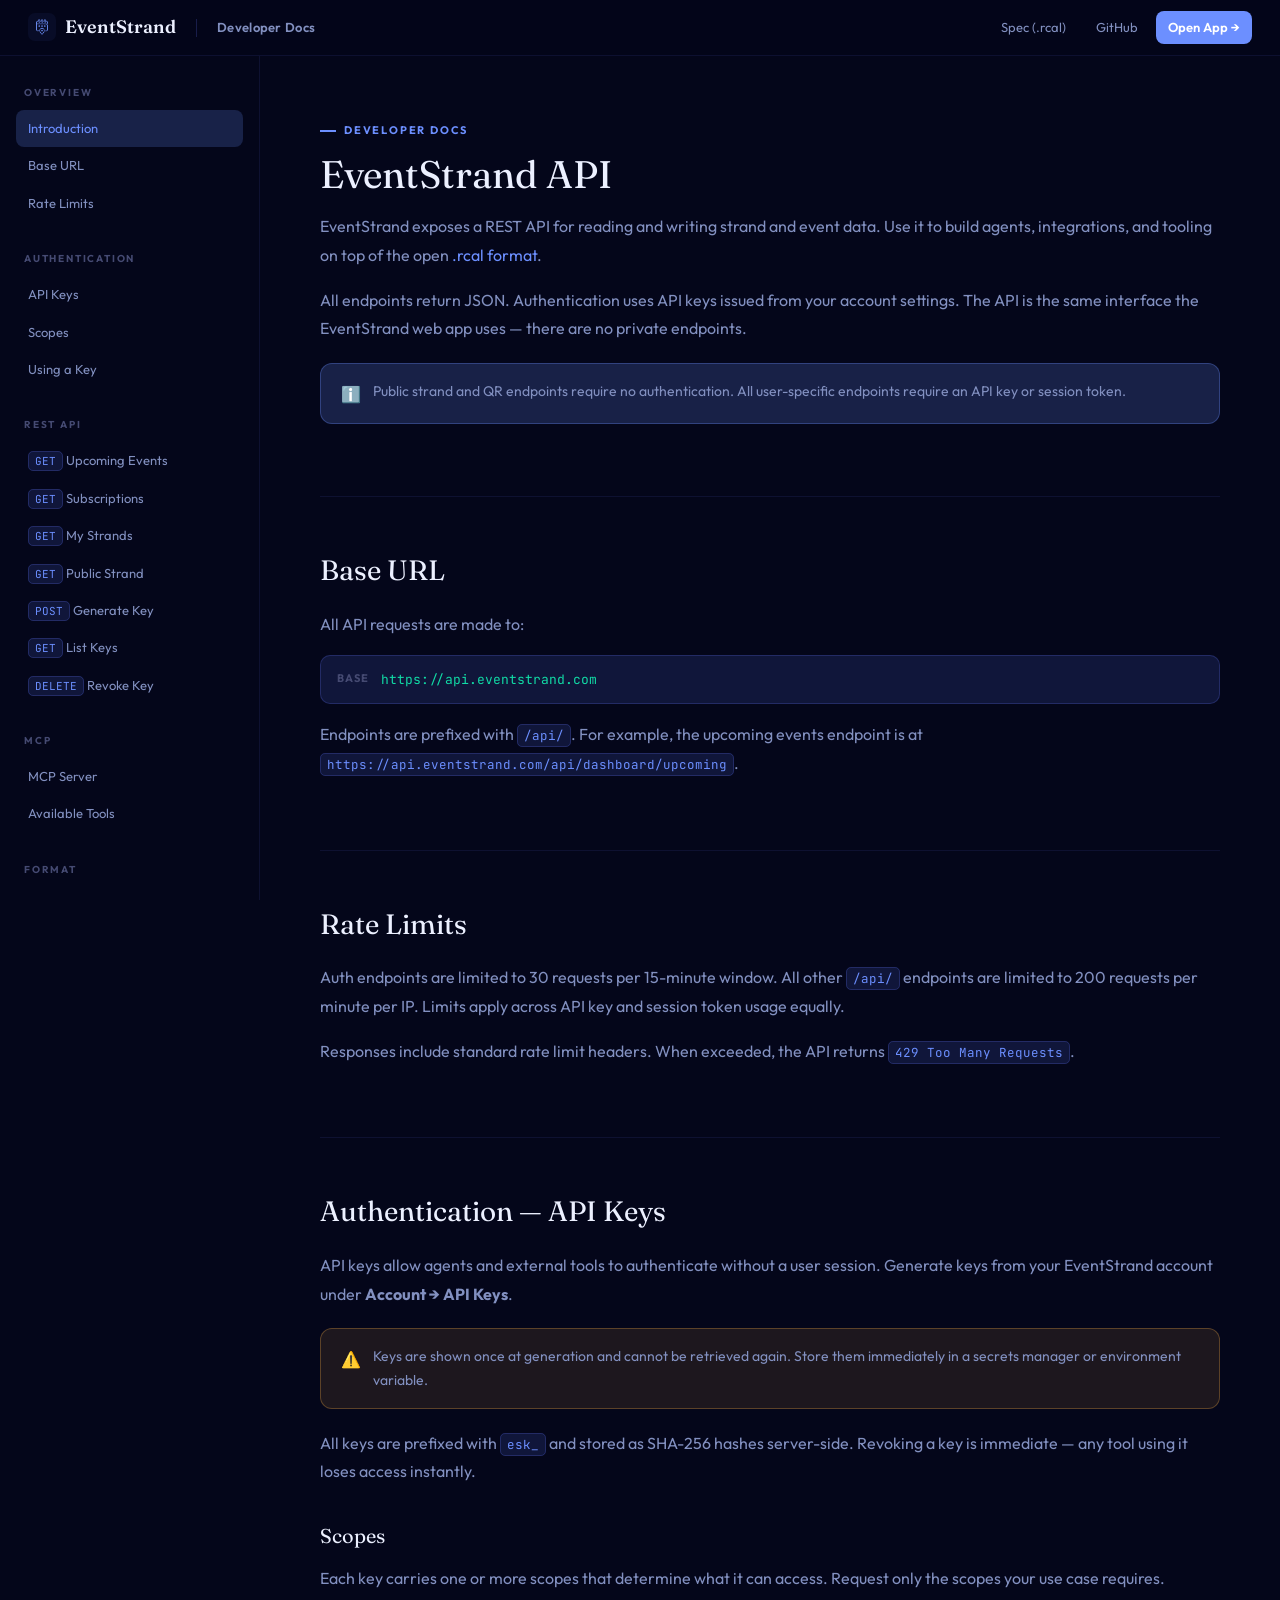
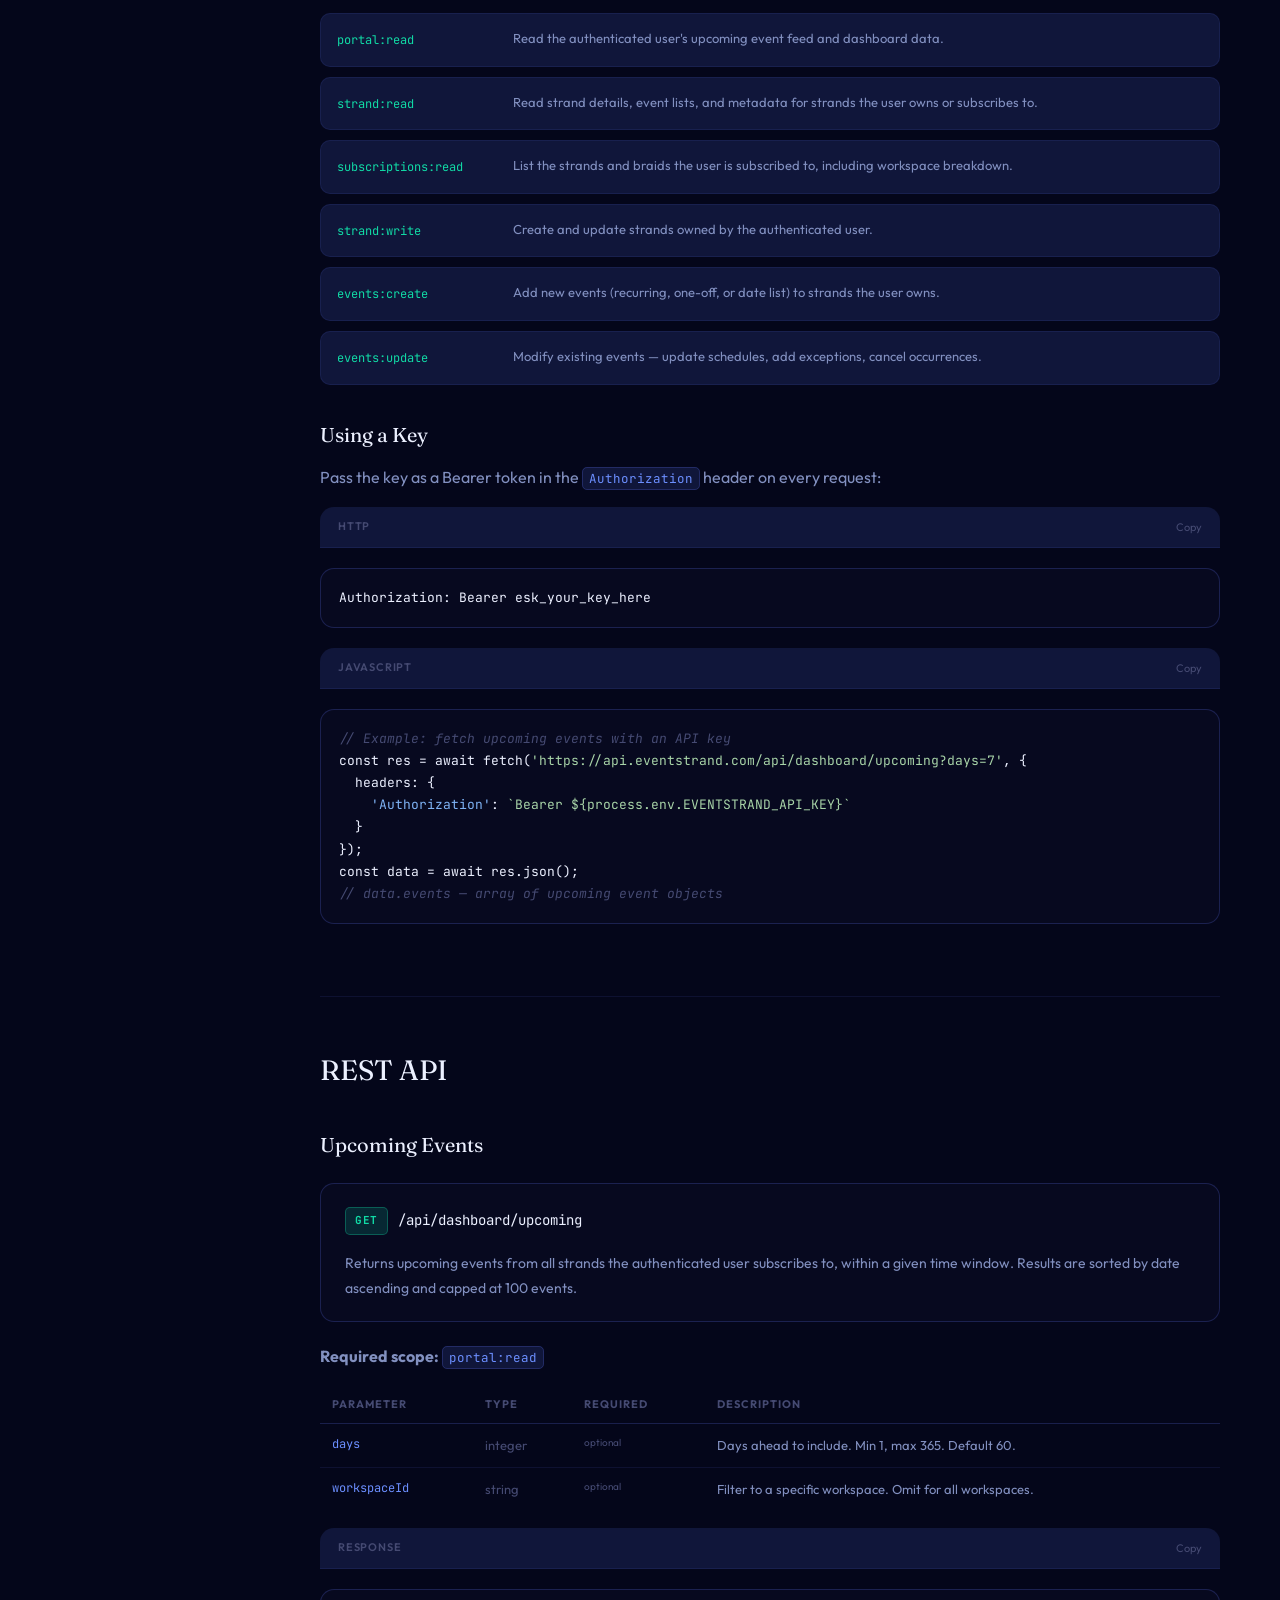
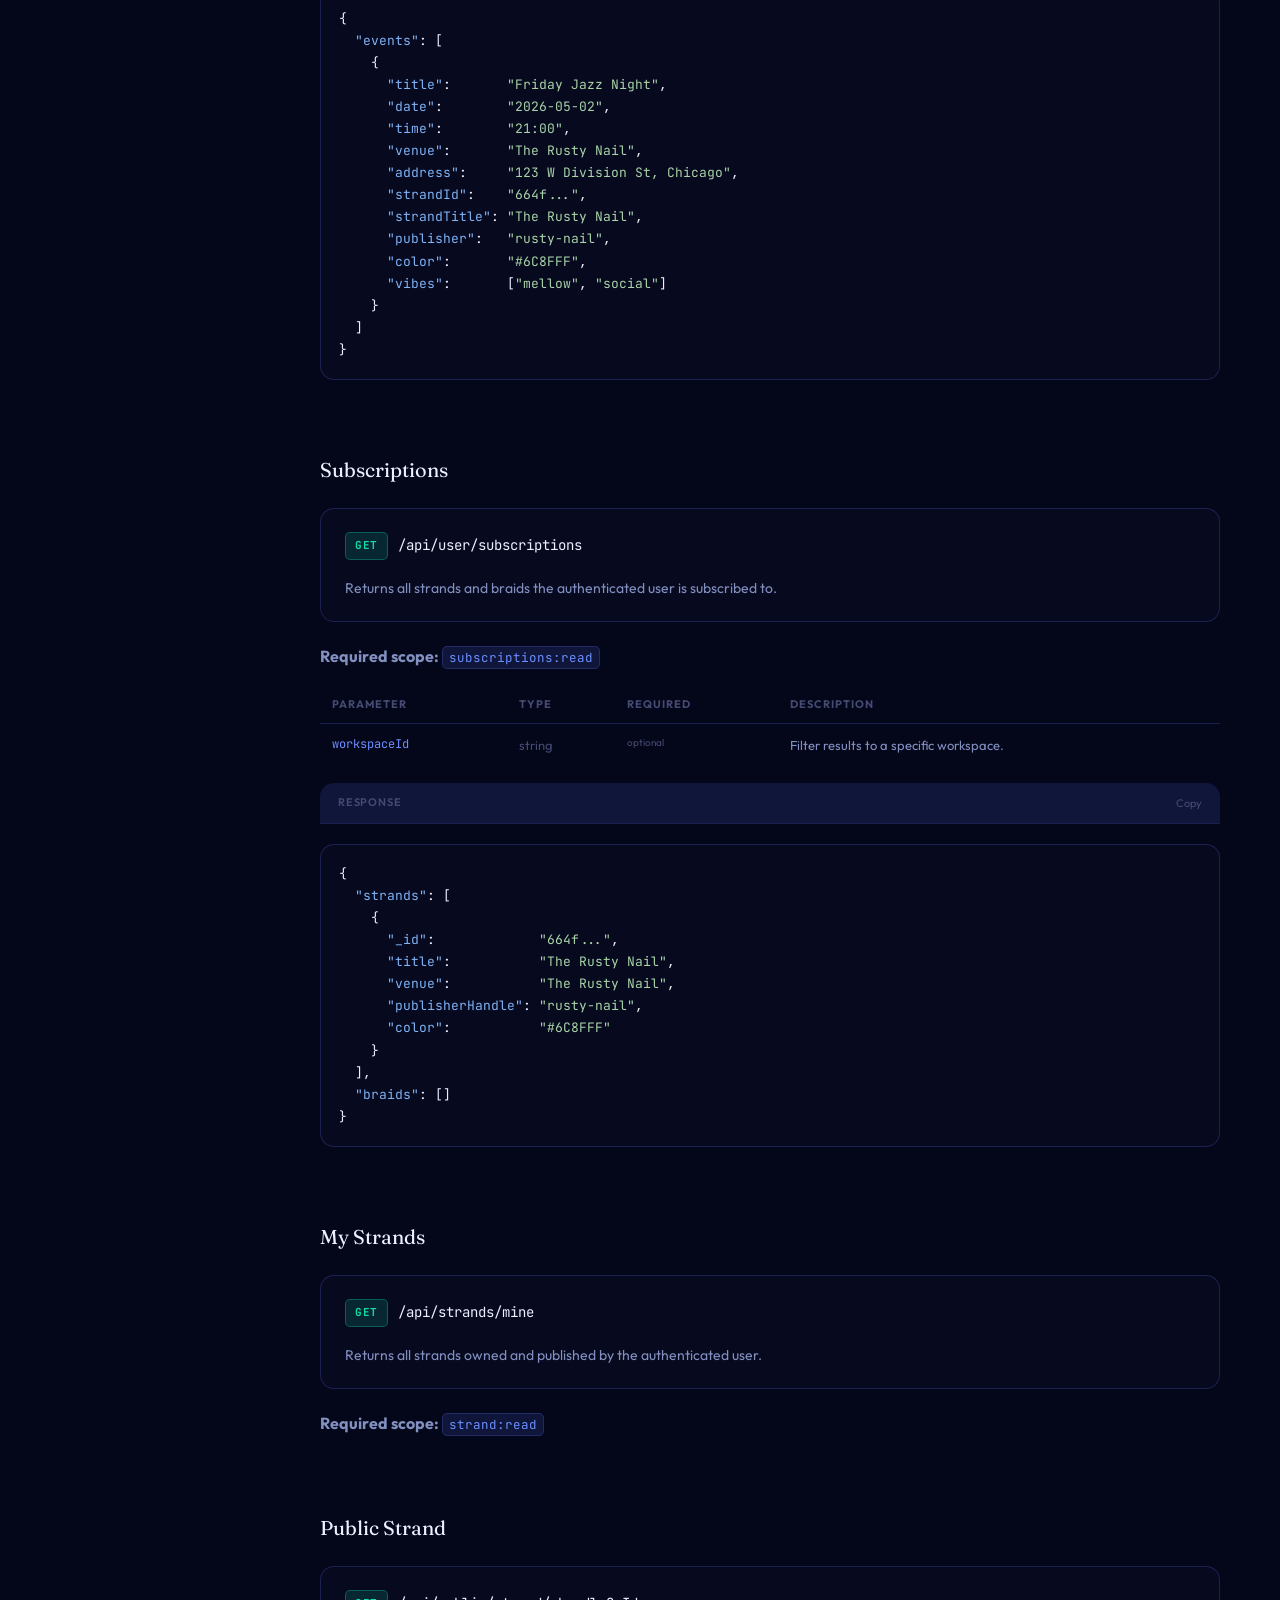
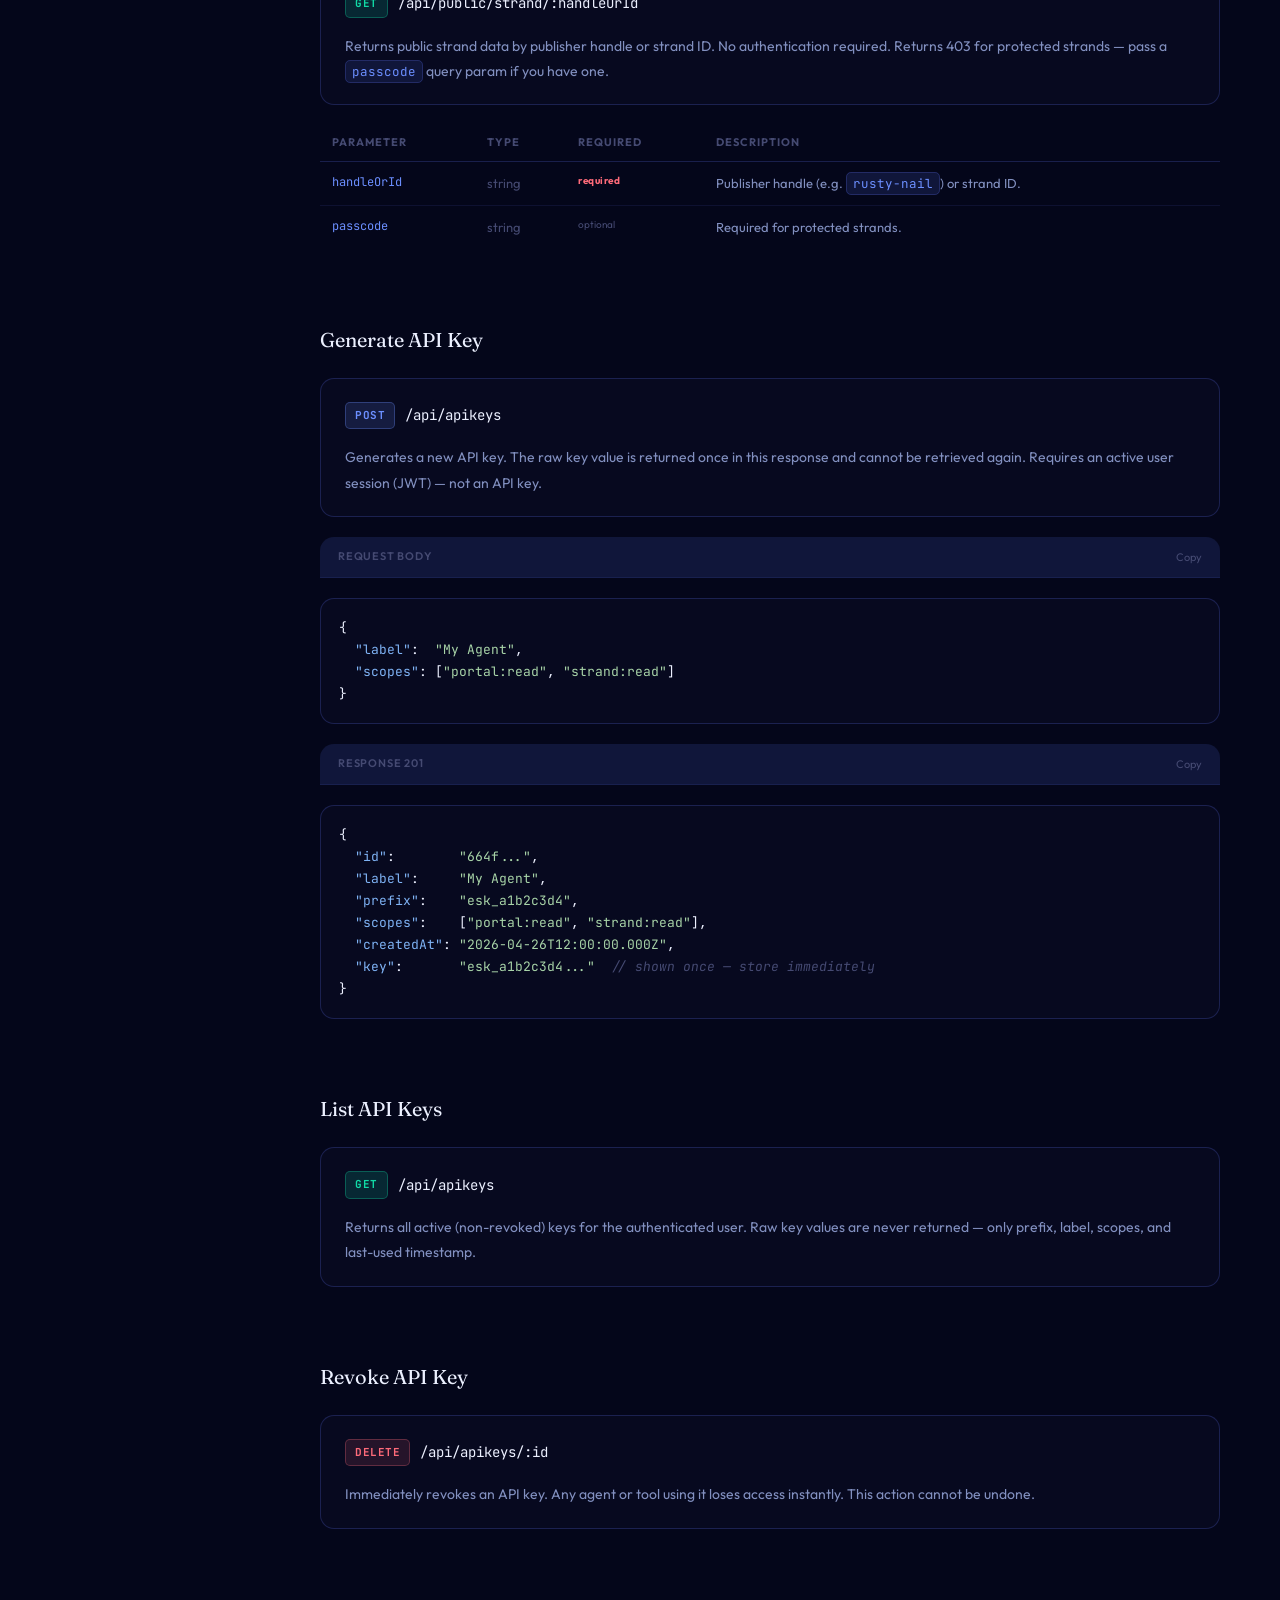
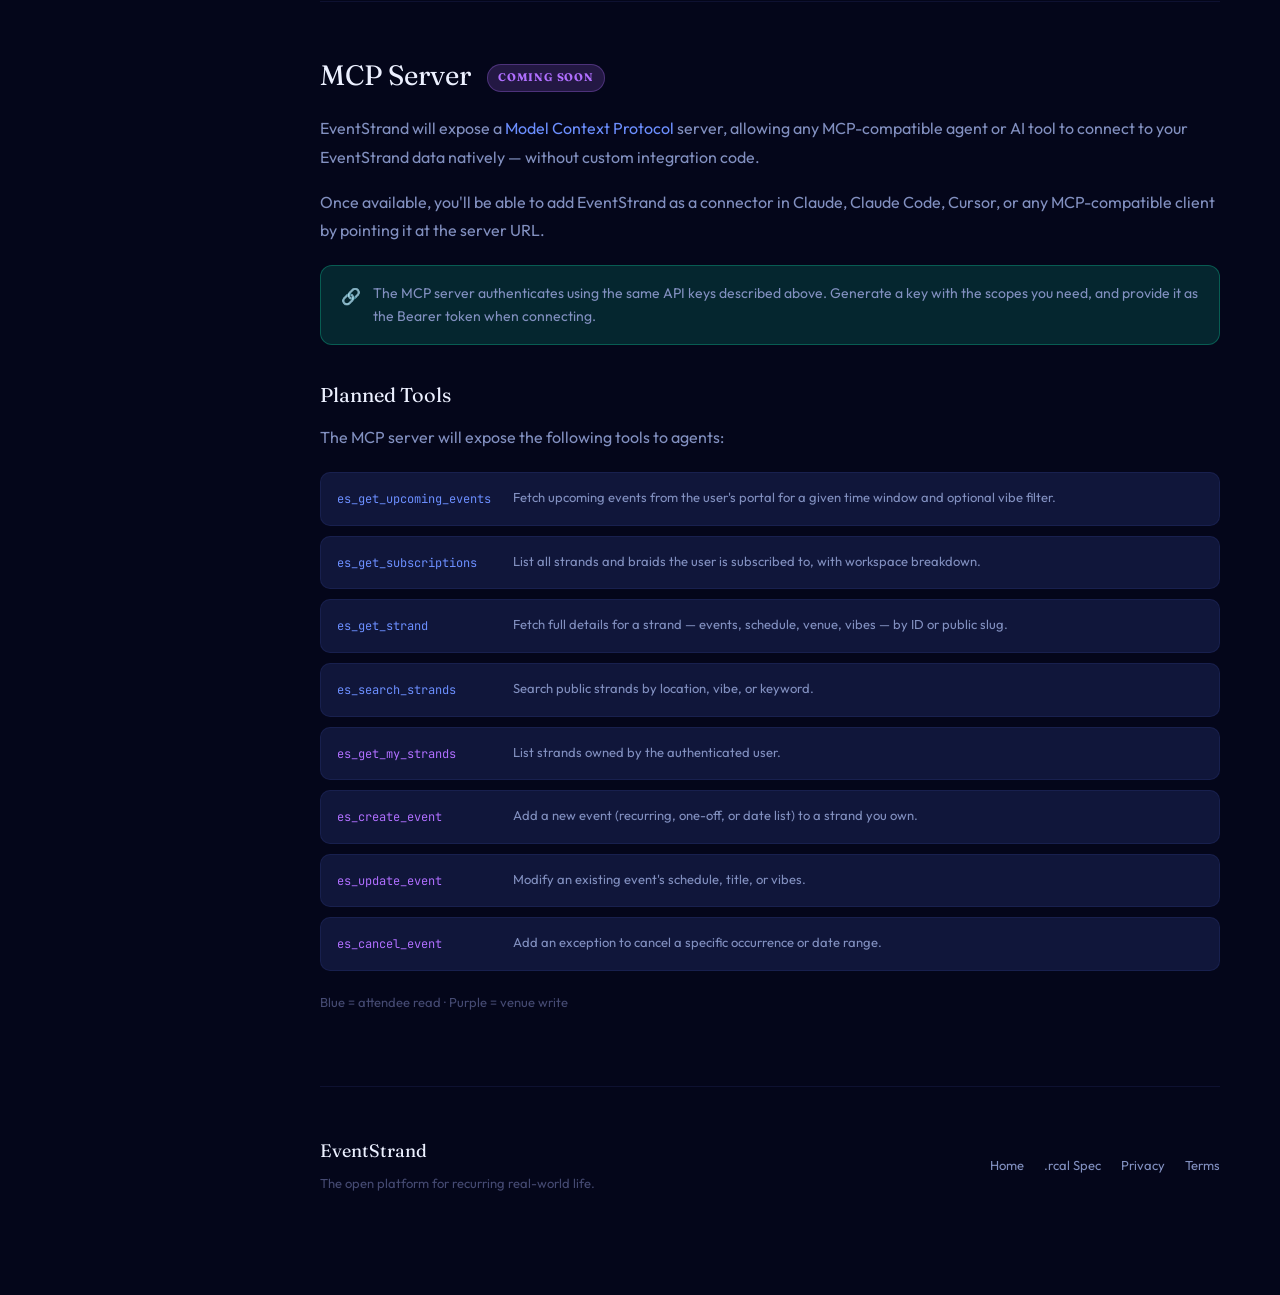
==== developers/index.html @ 80f73c94 "Update print statement from 'Hello' to 'Goodbye'" ====
<!DOCTYPE html>
<html lang="en">
<head>
<meta charset="UTF-8">
<meta name="viewport" content="width=device-width, initial-scale=1.0">
<title>Developer Docs — EventStrand API</title>
<link rel="preconnect" href="https://fonts.googleapis.com">
<link rel="preconnect" href="https://fonts.gstatic.com" crossorigin>
<link href="https://fonts.googleapis.com/css2?family=Fraunces:ital,opsz,wght@0,9..144,300;0,9..144,400;0,9..144,600;0,9..144,700;1,9..144,300;1,9..144,400&family=Outfit:wght@300;400;500;600;700&family=JetBrains+Mono:wght@400;500;600&display=swap" rel="stylesheet">
<link rel="icon" type="image/x-icon" href="/favicon.ico">
<link rel="apple-touch-icon" sizes="180x180" href="/icon-180.png">
<style>
:root {
  --bg:           #04061a;
  --bg2:          #07091f;
  --bg3:          #0b0d26;
  --surface:      #10163a;
  --surface2:     #171e48;
  --border:       rgba(100,120,255,0.10);
  --border2:      rgba(100,120,255,0.22);
  --primary:      #6C8FFF;
  --primary-glow: rgba(108,143,255,0.20);
  --green:        #11DBA6;
  --green-glow:   rgba(17,219,166,0.15);
  --violet:       #B06FFF;
  --violet-glow:  rgba(176,111,255,0.18);
  --red:          #FF6B7A;
  --amber:        #FFB347;
  --text:         #ECF0FF;
  --text-dim:     #8290C0;
  --text-faint:   #454A72;
  --nav-width:    260px;
  --content-max:  760px;
}

* { margin: 0; padding: 0; box-sizing: border-box; }
html { scroll-behavior: smooth; }
body { background: var(--bg); color: var(--text); font-family: 'Outfit', sans-serif; font-size: 16px; line-height: 1.8; overflow-x: hidden; }
::-webkit-scrollbar { width: 5px; }
::-webkit-scrollbar-track { background: var(--bg); }
::-webkit-scrollbar-thumb { background: var(--surface2); border-radius: 3px; }

/* ── TOPBAR ── */
.topbar {
  position: fixed; top: 0; left: 0; right: 0; z-index: 200;
  height: 56px; background: rgba(4,6,26,0.92); backdrop-filter: blur(20px);
  border-bottom: 1px solid var(--border);
  display: flex; align-items: center; padding: 0 28px; gap: 20px;
}
.topbar-logo { display: flex; align-items: center; gap: 9px; text-decoration: none; }
.topbar-logo img { width: 28px; height: 28px; border-radius: 7px; object-fit: cover; }
.topbar-logo-text { font-family: 'Fraunces', serif; font-size: 18px; font-weight: 600; color: var(--text); }
.topbar-sep { width: 1px; height: 18px; background: var(--border2); }
.topbar-section { font-size: 13px; font-weight: 600; color: var(--text-dim); letter-spacing: 0.3px; }
.topbar-links { margin-left: auto; display: flex; gap: 6px; }
.topbar-links a { font-size: 13px; color: var(--text-dim); text-decoration: none; padding: 5px 12px; border-radius: 8px; transition: all 0.18s; }
.topbar-links a:hover { color: var(--text); background: var(--surface); }
.topbar-links a.cta { background: var(--primary); color: white; font-weight: 600; }
.topbar-links a.cta:hover { background: #8aaeff; }

/* ── LAYOUT ── */
.layout { display: flex; padding-top: 56px; min-height: 100vh; }

/* ── SIDEBAR ── */
.sidebar {
  width: var(--nav-width); flex-shrink: 0;
  position: fixed; top: 56px; bottom: 0; left: 0;
  overflow-y: auto; padding: 28px 0 40px;
  border-right: 1px solid var(--border);
  background: var(--bg);
}
.sidebar::-webkit-scrollbar { width: 3px; }
.sidebar::-webkit-scrollbar-thumb { background: var(--surface2); }
.nav-group { margin-bottom: 28px; padding: 0 16px; }
.nav-group-label {
  font-size: 10px; font-weight: 700; letter-spacing: 1.8px; text-transform: uppercase;
  color: var(--text-faint); margin-bottom: 8px; padding: 0 8px;
}
.nav-item {
  display: block; padding: 7px 12px; border-radius: 8px;
  font-size: 13px; color: var(--text-dim); text-decoration: none;
  transition: all 0.15s; cursor: pointer; border: none; background: none;
  width: 100%; text-align: left; font-family: 'Outfit', sans-serif;
}
.nav-item:hover { color: var(--text); background: var(--surface); }
.nav-item.active { color: var(--primary); background: var(--primary-glow); }
.nav-item code { font-family: 'JetBrains Mono', monospace; font-size: 11px; }

/* ── CONTENT ── */
.content {
  margin-left: var(--nav-width);
  padding: 56px 60px 100px;
  max-width: calc(var(--nav-width) + var(--content-max) + 120px);
  width: 100%;
}

/* ── SECTIONS ── */
.doc-section { margin-bottom: 72px; scroll-margin-top: 80px; }
.doc-section:last-child { margin-bottom: 0; }

.section-eyebrow {
  display: inline-flex; align-items: center; gap: 8px;
  font-size: 11px; font-weight: 700; letter-spacing: 1.8px; text-transform: uppercase;
  color: var(--primary); margin-bottom: 12px;
}
.section-eyebrow::before { content: ''; width: 16px; height: 2px; background: var(--primary); display: block; }

h1 { font-family: 'Fraunces', serif; font-size: clamp(30px, 3vw, 44px); font-weight: 400; line-height: 1.12; color: var(--text); margin-bottom: 16px; }
h2 { font-family: 'Fraunces', serif; font-size: 28px; font-weight: 400; color: var(--text); margin-bottom: 14px; }
h3 { font-family: 'Fraunces', serif; font-size: 20px; font-weight: 400; color: var(--text); margin-bottom: 10px; margin-top: 32px; }
h3:first-child { margin-top: 0; }
p { color: var(--text-dim); margin-bottom: 16px; line-height: 1.8; }
p:last-child { margin-bottom: 0; }
a { color: var(--primary); text-decoration: none; }
a:hover { text-decoration: underline; }

/* ── DIVIDER ── */
.doc-divider { height: 1px; background: var(--border); margin: 48px 0; }

/* ── CODE ── */
code { font-family: 'JetBrains Mono', monospace; font-size: 12.5px; background: var(--surface); border: 1px solid var(--border2); border-radius: 5px; padding: 2px 6px; color: var(--primary); }
pre {
  background: var(--bg2); border: 1px solid var(--border2); border-radius: 14px;
  overflow-x: auto; margin: 20px 0;
  font-family: 'JetBrains Mono', monospace; font-size: 13px; line-height: 1.7;
}
.pre-header {
  padding: 10px 18px; background: var(--surface); border-bottom: 1px solid var(--border);
  border-radius: 14px 14px 0 0; display: flex; align-items: center; justify-content: space-between;
}
.pre-lang { font-size: 11px; font-weight: 600; color: var(--text-faint); letter-spacing: 0.8px; text-transform: uppercase; }
.pre-copy { font-size: 11px; color: var(--text-faint); cursor: pointer; background: none; border: none; font-family: 'Outfit', sans-serif; transition: color 0.15s; }
.pre-copy:hover { color: var(--primary); }
pre code { background: none; border: none; padding: 0; color: var(--text); font-size: 13px; display: block; padding: 18px; }

/* syntax */
.k { color: #7fb3f5; } /* key */
.s { color: #a8d4a8; } /* string */
.n { color: #f0a46a; } /* number */
.b { color: var(--green); } /* boolean */
.c { color: var(--text-faint); font-style: italic; } /* comment */
.m { color: var(--primary); } /* method */
.p { color: var(--violet); } /* path */

/* ── METHOD BADGES ── */
.method { display: inline-flex; align-items: center; gap: 10px; margin-bottom: 8px; }
.badge {
  font-family: 'JetBrains Mono', monospace; font-size: 11px; font-weight: 700;
  padding: 3px 9px; border-radius: 5px; letter-spacing: 0.5px;
}
.badge-get  { background: rgba(17,219,166,0.15); color: var(--green); border: 1px solid rgba(17,219,166,0.3); }
.badge-post { background: rgba(108,143,255,0.15); color: var(--primary); border: 1px solid rgba(108,143,255,0.3); }
.badge-patch { background: rgba(255,179,71,0.12); color: var(--amber); border: 1px solid rgba(255,179,71,0.28); }
.badge-delete { background: rgba(255,107,122,0.12); color: var(--red); border: 1px solid rgba(255,107,122,0.28); }
.endpoint-path { font-family: 'JetBrains Mono', monospace; font-size: 14px; color: var(--text); }

/* ── ENDPOINT BLOCK ── */
.endpoint {
  background: var(--bg2); border: 1px solid var(--border2); border-radius: 14px;
  padding: 20px 24px; margin: 20px 0;
}
.endpoint-desc { font-size: 14px; color: var(--text-dim); margin: 8px 0 0; }

/* ── PARAMS TABLE ── */
.param-table { width: 100%; border-collapse: collapse; margin: 16px 0; font-size: 13px; }
.param-table th { text-align: left; font-size: 11px; font-weight: 700; letter-spacing: 1px; text-transform: uppercase; color: var(--text-faint); padding: 8px 12px; border-bottom: 1px solid var(--border2); }
.param-table td { padding: 10px 12px; border-bottom: 1px solid var(--border); color: var(--text-dim); vertical-align: top; }
.param-table tr:last-child td { border-bottom: none; }
.param-table td:first-child { font-family: 'JetBrains Mono', monospace; font-size: 12px; color: var(--primary); white-space: nowrap; }
.param-table td:nth-child(2) { color: var(--text-faint); }
.param-req { color: var(--red) !important; font-size: 10px; font-weight: 700; letter-spacing: 0.5px; }
.param-opt { color: var(--text-faint) !important; font-size: 10px; }

/* ── SCOPE GRID ── */
.scope-grid { display: flex; flex-direction: column; gap: 10px; margin: 20px 0; }
.scope-row {
  display: flex; align-items: flex-start; gap: 16px;
  background: var(--surface); border: 1px solid var(--border); border-radius: 10px; padding: 14px 16px;
}
.scope-name { font-family: 'JetBrains Mono', monospace; font-size: 12px; color: var(--green); white-space: nowrap; min-width: 160px; margin-top: 2px; }
.scope-desc { font-size: 13px; color: var(--text-dim); line-height: 1.6; }

/* ── CALLOUT ── */
.callout {
  border-radius: 12px; padding: 16px 20px; margin: 20px 0;
  display: flex; gap: 12px; align-items: flex-start;
  font-size: 14px; line-height: 1.65;
}
.callout-info { background: var(--primary-glow); border: 1px solid rgba(108,143,255,0.3); color: var(--text-dim); }
.callout-warn { background: rgba(255,179,71,0.10); border: 1px solid rgba(255,179,71,0.28); color: var(--text-dim); }
.callout-green { background: var(--green-glow); border: 1px solid rgba(17,219,166,0.3); color: var(--text-dim); }
.callout-icon { font-size: 16px; flex-shrink: 0; margin-top: 1px; }

/* ── COMING SOON CHIP ── */
.chip-soon { display: inline-flex; align-items: center; gap: 5px; font-size: 11px; font-weight: 700; letter-spacing: 0.8px; text-transform: uppercase; background: var(--violet-glow); color: var(--violet); border: 1px solid rgba(176,111,255,0.3); border-radius: 20px; padding: 3px 10px; margin-left: 10px; vertical-align: middle; }

/* ── BASE URL BLOCK ── */
.base-url { display: flex; align-items: center; gap: 12px; background: var(--surface); border: 1px solid var(--border2); border-radius: 10px; padding: 12px 16px; margin: 16px 0; }
.base-url-label { font-size: 11px; font-weight: 700; color: var(--text-faint); text-transform: uppercase; letter-spacing: 1px; white-space: nowrap; }
.base-url-val { font-family: 'JetBrains Mono', monospace; font-size: 13px; color: var(--green); }

/* ── RESPONSIVE ── */
@media (max-width: 860px) {
  .sidebar { display: none; }
  .content { margin-left: 0; padding: 32px 20px 80px; }
  .topbar { padding: 0 16px; }
  .topbar-section { display: none; }
  .topbar-sep { display: none; }
}
</style>
</head>
<body>

<!-- ── TOPBAR ── -->
<nav class="topbar">
  <a href="/" class="topbar-logo">
    <img src="/icon-192.png" alt="EventStrand">
    <span class="topbar-logo-text">EventStrand</span>
  </a>
  <div class="topbar-sep"></div>
  <span class="topbar-section">Developer Docs</span>
  <div class="topbar-links">
    <a href="/spec">Spec (.rcal)</a>
    <a href="https://github.com/GitwithitDan/EventStrand" target="_blank" rel="noopener">GitHub</a>
    <a href="/" class="cta">Open App →</a>
  </div>
</nav>

<div class="layout">

  <!-- ── SIDEBAR NAV ── -->
  <nav class="sidebar">
    <div class="nav-group">
      <div class="nav-group-label">Overview</div>
      <a class="nav-item active" href="#overview">Introduction</a>
      <a class="nav-item" href="#base-url">Base URL</a>
      <a class="nav-item" href="#rate-limits">Rate Limits</a>
    </div>
    <div class="nav-group">
      <div class="nav-group-label">Authentication</div>
      <a class="nav-item" href="#auth-apikeys">API Keys</a>
      <a class="nav-item" href="#auth-scopes">Scopes</a>
      <a class="nav-item" href="#auth-usage">Using a Key</a>
    </div>
    <div class="nav-group">
      <div class="nav-group-label">REST API</div>
      <a class="nav-item" href="#endpoint-upcoming"><code>GET</code> Upcoming Events</a>
      <a class="nav-item" href="#endpoint-subscriptions"><code>GET</code> Subscriptions</a>
      <a class="nav-item" href="#endpoint-strands-mine"><code>GET</code> My Strands</a>
      <a class="nav-item" href="#endpoint-strand-public"><code>GET</code> Public Strand</a>
      <a class="nav-item" href="#endpoint-keys-create"><code>POST</code> Generate Key</a>
      <a class="nav-item" href="#endpoint-keys-list"><code>GET</code> List Keys</a>
      <a class="nav-item" href="#endpoint-keys-revoke"><code>DELETE</code> Revoke Key</a>
    </div>
    <div class="nav-group">
      <div class="nav-group-label">MCP</div>
      <a class="nav-item" href="#mcp-overview">MCP Server</a>
      <a class="nav-item" href="#mcp-tools">Available Tools</a>
    </div>
    <div class="nav-group">
      <div class="nav-group-label">Format</div>
      <a class="nav-item" href="/spec">.rcal Specification ↗</a>
    </div>
  </nav>

  <!-- ── MAIN CONTENT ── -->
  <main class="content">

    <!-- OVERVIEW -->
    <div class="doc-section" id="overview">
      <div class="section-eyebrow">Developer Docs</div>
      <h1>EventStrand API</h1>
      <p>EventStrand exposes a REST API for reading and writing strand and event data. Use it to build agents, integrations, and tooling on top of the open <a href="/spec">.rcal format</a>.</p>
      <p>All endpoints return JSON. Authentication uses API keys issued from your account settings. The API is the same interface the EventStrand web app uses — there are no private endpoints.</p>

      <div class="callout callout-info">
        <span class="callout-icon">ℹ️</span>
        <span>Public strand and QR endpoints require no authentication. All user-specific endpoints require an API key or session token.</span>
      </div>
    </div>

    <div class="doc-divider"></div>

    <!-- BASE URL -->
    <div class="doc-section" id="base-url">
      <h2>Base URL</h2>
      <p>All API requests are made to:</p>
      <div class="base-url">
        <span class="base-url-label">Base</span>
        <span class="base-url-val">https://api.eventstrand.com</span>
      </div>
      <p>Endpoints are prefixed with <code>/api/</code>. For example, the upcoming events endpoint is at <code>https://api.eventstrand.com/api/dashboard/upcoming</code>.</p>
    </div>

    <div class="doc-divider"></div>

    <!-- RATE LIMITS -->
    <div class="doc-section" id="rate-limits">
      <h2>Rate Limits</h2>
      <p>Auth endpoints are limited to 30 requests per 15-minute window. All other <code>/api/</code> endpoints are limited to 200 requests per minute per IP. Limits apply across API key and session token usage equally.</p>
      <p>Responses include standard rate limit headers. When exceeded, the API returns <code>429 Too Many Requests</code>.</p>
    </div>

    <div class="doc-divider"></div>

    <!-- AUTH — API KEYS -->
    <div class="doc-section" id="auth-apikeys">
      <h2>Authentication — API Keys</h2>
      <p>API keys allow agents and external tools to authenticate without a user session. Generate keys from your EventStrand account under <strong>Account → API Keys</strong>.</p>

      <div class="callout callout-warn">
        <span class="callout-icon">⚠️</span>
        <span>Keys are shown once at generation and cannot be retrieved again. Store them immediately in a secrets manager or environment variable.</span>
      </div>

      <p>All keys are prefixed with <code>esk_</code> and stored as SHA-256 hashes server-side. Revoking a key is immediate — any tool using it loses access instantly.</p>

      <h3 id="auth-scopes">Scopes</h3>
      <p>Each key carries one or more scopes that determine what it can access. Request only the scopes your use case requires.</p>

      <div class="scope-grid">
        <div class="scope-row">
          <span class="scope-name">portal:read</span>
          <span class="scope-desc">Read the authenticated user's upcoming event feed and dashboard data.</span>
        </div>
        <div class="scope-row">
          <span class="scope-name">strand:read</span>
          <span class="scope-desc">Read strand details, event lists, and metadata for strands the user owns or subscribes to.</span>
        </div>
        <div class="scope-row">
          <span class="scope-name">subscriptions:read</span>
          <span class="scope-desc">List the strands and braids the user is subscribed to, including workspace breakdown.</span>
        </div>
        <div class="scope-row">
          <span class="scope-name">strand:write</span>
          <span class="scope-desc">Create and update strands owned by the authenticated user.</span>
        </div>
        <div class="scope-row">
          <span class="scope-name">events:create</span>
          <span class="scope-desc">Add new events (recurring, one-off, or date list) to strands the user owns.</span>
        </div>
        <div class="scope-row">
          <span class="scope-name">events:update</span>
          <span class="scope-desc">Modify existing events — update schedules, add exceptions, cancel occurrences.</span>
        </div>
      </div>

      <h3 id="auth-usage">Using a Key</h3>
      <p>Pass the key as a Bearer token in the <code>Authorization</code> header on every request:</p>

      <div class="pre-header">
        <span class="pre-lang">HTTP</span>
        <button class="pre-copy" onclick="copyCode(this)">Copy</button>
      </div>
      <pre><code>Authorization: Bearer esk_your_key_here</code></pre>

      <div class="pre-header" style="border-radius:14px 14px 0 0;margin-top:20px;">
        <span class="pre-lang">JavaScript</span>
        <button class="pre-copy" onclick="copyCode(this)">Copy</button>
      </div>
      <pre><code><span class="c">// Example: fetch upcoming events with an API key</span>
const res = await fetch(<span class="s">'https://api.eventstrand.com/api/dashboard/upcoming?days=7'</span>, {
  headers: {
    <span class="k">'Authorization'</span>: <span class="s">`Bearer ${process.env.EVENTSTRAND_API_KEY}`</span>
  }
});
const data = await res.json();
<span class="c">// data.events — array of upcoming event objects</span></code></pre>
    </div>

    <div class="doc-divider"></div>

    <!-- ENDPOINTS -->
    <div class="doc-section" id="endpoint-upcoming">
      <h2>REST API</h2>
      <h3>Upcoming Events</h3>
      <div class="endpoint">
        <div class="method">
          <span class="badge badge-get">GET</span>
          <span class="endpoint-path">/api/dashboard/upcoming</span>
        </div>
        <div class="endpoint-desc">Returns upcoming events from all strands the authenticated user subscribes to, within a given time window. Results are sorted by date ascending and capped at 100 events.</div>
      </div>

      <p><strong>Required scope:</strong> <code>portal:read</code></p>

      <table class="param-table">
        <tr><th>Parameter</th><th>Type</th><th>Required</th><th>Description</th></tr>
        <tr><td>days</td><td>integer</td><td class="param-opt">optional</td><td>Days ahead to include. Min 1, max 365. Default 60.</td></tr>
        <tr><td>workspaceId</td><td>string</td><td class="param-opt">optional</td><td>Filter to a specific workspace. Omit for all workspaces.</td></tr>
      </table>

      <div class="pre-header">
        <span class="pre-lang">Response</span>
        <button class="pre-copy" onclick="copyCode(this)">Copy</button>
      </div>
      <pre><code>{
  <span class="k">"events"</span>: [
    {
      <span class="k">"title"</span>:       <span class="s">"Friday Jazz Night"</span>,
      <span class="k">"date"</span>:        <span class="s">"2026-05-02"</span>,
      <span class="k">"time"</span>:        <span class="s">"21:00"</span>,
      <span class="k">"venue"</span>:       <span class="s">"The Rusty Nail"</span>,
      <span class="k">"address"</span>:     <span class="s">"123 W Division St, Chicago"</span>,
      <span class="k">"strandId"</span>:    <span class="s">"664f..."</span>,
      <span class="k">"strandTitle"</span>: <span class="s">"The Rusty Nail"</span>,
      <span class="k">"publisher"</span>:   <span class="s">"rusty-nail"</span>,
      <span class="k">"color"</span>:       <span class="s">"#6C8FFF"</span>,
      <span class="k">"vibes"</span>:       [<span class="s">"mellow"</span>, <span class="s">"social"</span>]
    }
  ]
}</code></pre>
    </div>

    <div class="doc-section" id="endpoint-subscriptions">
      <h3>Subscriptions</h3>
      <div class="endpoint">
        <div class="method">
          <span class="badge badge-get">GET</span>
          <span class="endpoint-path">/api/user/subscriptions</span>
        </div>
        <div class="endpoint-desc">Returns all strands and braids the authenticated user is subscribed to.</div>
      </div>

      <p><strong>Required scope:</strong> <code>subscriptions:read</code></p>

      <table class="param-table">
        <tr><th>Parameter</th><th>Type</th><th>Required</th><th>Description</th></tr>
        <tr><td>workspaceId</td><td>string</td><td class="param-opt">optional</td><td>Filter results to a specific workspace.</td></tr>
      </table>

      <div class="pre-header">
        <span class="pre-lang">Response</span>
        <button class="pre-copy" onclick="copyCode(this)">Copy</button>
      </div>
      <pre><code>{
  <span class="k">"strands"</span>: [
    {
      <span class="k">"_id"</span>:             <span class="s">"664f..."</span>,
      <span class="k">"title"</span>:           <span class="s">"The Rusty Nail"</span>,
      <span class="k">"venue"</span>:           <span class="s">"The Rusty Nail"</span>,
      <span class="k">"publisherHandle"</span>: <span class="s">"rusty-nail"</span>,
      <span class="k">"color"</span>:           <span class="s">"#6C8FFF"</span>
    }
  ],
  <span class="k">"braids"</span>: []
}</code></pre>
    </div>

    <div class="doc-section" id="endpoint-strands-mine">
      <h3>My Strands</h3>
      <div class="endpoint">
        <div class="method">
          <span class="badge badge-get">GET</span>
          <span class="endpoint-path">/api/strands/mine</span>
        </div>
        <div class="endpoint-desc">Returns all strands owned and published by the authenticated user.</div>
      </div>

      <p><strong>Required scope:</strong> <code>strand:read</code></p>
    </div>

    <div class="doc-section" id="endpoint-strand-public">
      <h3>Public Strand</h3>
      <div class="endpoint">
        <div class="method">
          <span class="badge badge-get">GET</span>
          <span class="endpoint-path">/api/public/strand/:handleOrId</span>
        </div>
        <div class="endpoint-desc">Returns public strand data by publisher handle or strand ID. No authentication required. Returns 403 for protected strands — pass a <code>passcode</code> query param if you have one.</div>
      </div>

      <table class="param-table">
        <tr><th>Parameter</th><th>Type</th><th>Required</th><th>Description</th></tr>
        <tr><td>handleOrId</td><td>string</td><td class="param-req">required</td><td>Publisher handle (e.g. <code>rusty-nail</code>) or strand ID.</td></tr>
        <tr><td>passcode</td><td>string</td><td class="param-opt">optional</td><td>Required for protected strands.</td></tr>
      </table>
    </div>

    <div class="doc-section" id="endpoint-keys-create">
      <h3>Generate API Key</h3>
      <div class="endpoint">
        <div class="method">
          <span class="badge badge-post">POST</span>
          <span class="endpoint-path">/api/apikeys</span>
        </div>
        <div class="endpoint-desc">Generates a new API key. The raw key value is returned once in this response and cannot be retrieved again. Requires an active user session (JWT) — not an API key.</div>
      </div>

      <div class="pre-header">
        <span class="pre-lang">Request body</span>
        <button class="pre-copy" onclick="copyCode(this)">Copy</button>
      </div>
      <pre><code>{
  <span class="k">"label"</span>:  <span class="s">"My Agent"</span>,
  <span class="k">"scopes"</span>: [<span class="s">"portal:read"</span>, <span class="s">"strand:read"</span>]
}</code></pre>

      <div class="pre-header" style="margin-top:20px;">
        <span class="pre-lang">Response 201</span>
        <button class="pre-copy" onclick="copyCode(this)">Copy</button>
      </div>
      <pre><code>{
  <span class="k">"id"</span>:        <span class="s">"664f..."</span>,
  <span class="k">"label"</span>:     <span class="s">"My Agent"</span>,
  <span class="k">"prefix"</span>:    <span class="s">"esk_a1b2c3d4"</span>,
  <span class="k">"scopes"</span>:    [<span class="s">"portal:read"</span>, <span class="s">"strand:read"</span>],
  <span class="k">"createdAt"</span>: <span class="s">"2026-04-26T12:00:00.000Z"</span>,
  <span class="k">"key"</span>:       <span class="s">"esk_a1b2c3d4..."</span>  <span class="c">// shown once — store immediately</span>
}</code></pre>
    </div>

    <div class="doc-section" id="endpoint-keys-list">
      <h3>List API Keys</h3>
      <div class="endpoint">
        <div class="method">
          <span class="badge badge-get">GET</span>
          <span class="endpoint-path">/api/apikeys</span>
        </div>
        <div class="endpoint-desc">Returns all active (non-revoked) keys for the authenticated user. Raw key values are never returned — only prefix, label, scopes, and last-used timestamp.</div>
      </div>
    </div>

    <div class="doc-section" id="endpoint-keys-revoke">
      <h3>Revoke API Key</h3>
      <div class="endpoint">
        <div class="method">
          <span class="badge badge-delete">DELETE</span>
          <span class="endpoint-path">/api/apikeys/:id</span>
        </div>
        <div class="endpoint-desc">Immediately revokes an API key. Any agent or tool using it loses access instantly. This action cannot be undone.</div>
      </div>
    </div>

    <div class="doc-divider"></div>

    <!-- MCP -->
    <div class="doc-section" id="mcp-overview">
      <h2>MCP Server <span class="chip-soon">Coming Soon</span></h2>
      <p>EventStrand will expose a <a href="https://modelcontextprotocol.io" target="_blank" rel="noopener">Model Context Protocol</a> server, allowing any MCP-compatible agent or AI tool to connect to your EventStrand data natively — without custom integration code.</p>
      <p>Once available, you'll be able to add EventStrand as a connector in Claude, Claude Code, Cursor, or any MCP-compatible client by pointing it at the server URL.</p>

      <div class="callout callout-green">
        <span class="callout-icon">🔗</span>
        <span>The MCP server authenticates using the same API keys described above. Generate a key with the scopes you need, and provide it as the Bearer token when connecting.</span>
      </div>

      <h3 id="mcp-tools">Planned Tools</h3>
      <p>The MCP server will expose the following tools to agents:</p>

      <div class="scope-grid">
        <div class="scope-row">
          <span class="scope-name" style="color:var(--primary);">es_get_upcoming_events</span>
          <span class="scope-desc">Fetch upcoming events from the user's portal for a given time window and optional vibe filter.</span>
        </div>
        <div class="scope-row">
          <span class="scope-name" style="color:var(--primary);">es_get_subscriptions</span>
          <span class="scope-desc">List all strands and braids the user is subscribed to, with workspace breakdown.</span>
        </div>
        <div class="scope-row">
          <span class="scope-name" style="color:var(--primary);">es_get_strand</span>
          <span class="scope-desc">Fetch full details for a strand — events, schedule, venue, vibes — by ID or public slug.</span>
        </div>
        <div class="scope-row">
          <span class="scope-name" style="color:var(--primary);">es_search_strands</span>
          <span class="scope-desc">Search public strands by location, vibe, or keyword.</span>
        </div>
        <div class="scope-row">
          <span class="scope-name" style="color:var(--violet);">es_get_my_strands</span>
          <span class="scope-desc">List strands owned by the authenticated user.</span>
        </div>
        <div class="scope-row">
          <span class="scope-name" style="color:var(--violet);">es_create_event</span>
          <span class="scope-desc">Add a new event (recurring, one-off, or date list) to a strand you own.</span>
        </div>
        <div class="scope-row">
          <span class="scope-name" style="color:var(--violet);">es_update_event</span>
          <span class="scope-desc">Modify an existing event's schedule, title, or vibes.</span>
        </div>
        <div class="scope-row">
          <span class="scope-name" style="color:var(--violet);">es_cancel_event</span>
          <span class="scope-desc">Add an exception to cancel a specific occurrence or date range.</span>
        </div>
      </div>

      <p style="margin-top:16px;font-size:13px;color:var(--text-faint);">Blue = attendee read · Purple = venue write</p>
    </div>

    <div class="doc-divider"></div>

    <!-- FOOTER -->
    <div style="display:flex;align-items:center;justify-content:space-between;flex-wrap:wrap;gap:16px;">
      <div>
        <div style="font-family:'Fraunces',serif;font-size:18px;color:var(--text);margin-bottom:4px;">EventStrand</div>
        <div style="font-size:13px;color:var(--text-faint);">The open platform for recurring real-world life.</div>
      </div>
      <div style="display:flex;gap:20px;font-size:13px;">
        <a href="/" style="color:var(--text-dim);">Home</a>
        <a href="/spec" style="color:var(--text-dim);">.rcal Spec</a>
        <a href="/privacy-policy.html" style="color:var(--text-dim);">Privacy</a>
        <a href="/terms-of-service.html" style="color:var(--text-dim);">Terms</a>
      </div>
    </div>

  </main>
</div>

<script>
// Active nav highlight on scroll
const sections = document.querySelectorAll('.doc-section[id], .doc-section h3[id]');
const navItems = document.querySelectorAll('.nav-item');

const observer = new IntersectionObserver(entries => {
  entries.forEach(entry => {
    if (entry.isIntersecting) {
      navItems.forEach(n => n.classList.remove('active'));
      const match = document.querySelector(`.nav-item[href="#${entry.target.id}"]`);
      if (match) match.classList.add('active');
    }
  });
}, { rootMargin: '-20% 0px -70% 0px' });

document.querySelectorAll('[id]').forEach(el => observer.observe(el));

// Copy code blocks
function copyCode(btn) {
  const pre = btn.closest('.pre-header').nextElementSibling;
  const text = pre.querySelector('code').innerText;
  navigator.clipboard.writeText(text).then(() => {
    btn.textContent = 'Copied!';
    setTimeout(() => btn.textContent = 'Copy', 1800);
  });
}
</script>
</body>
</html>
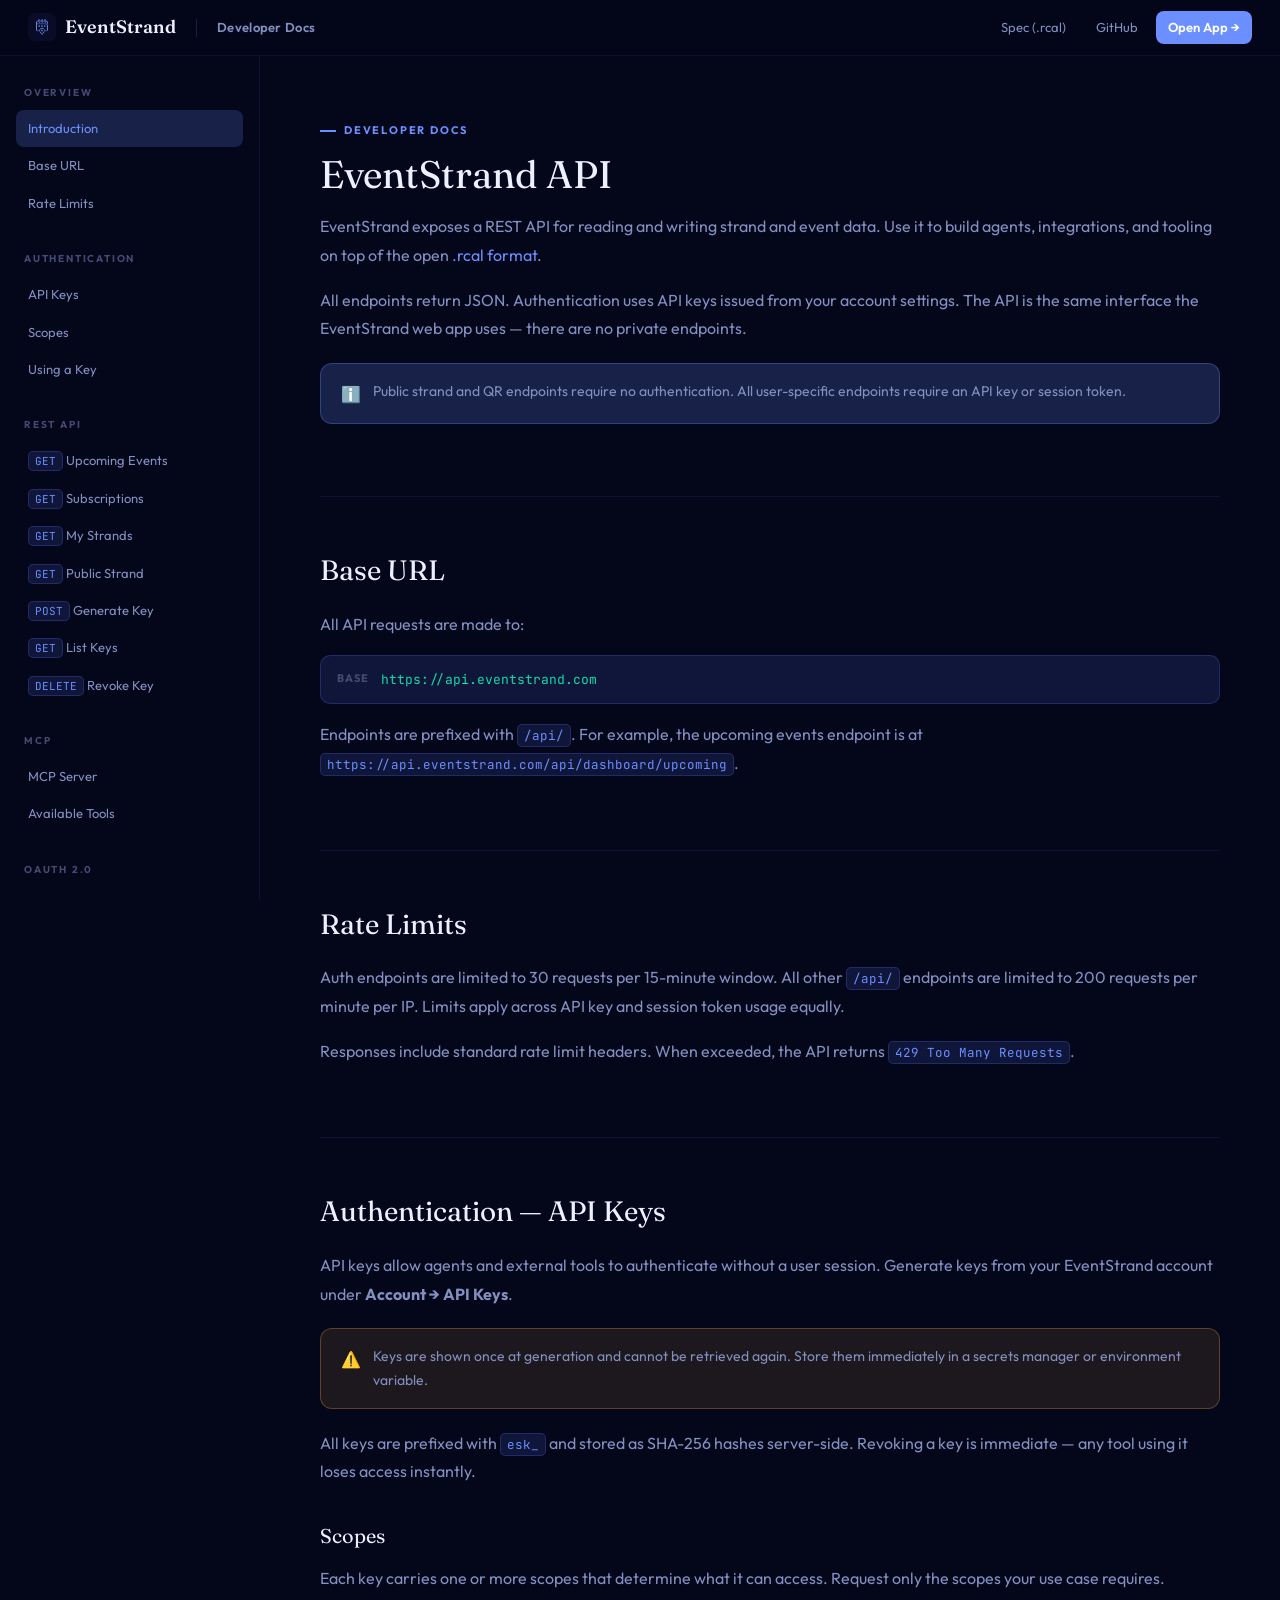
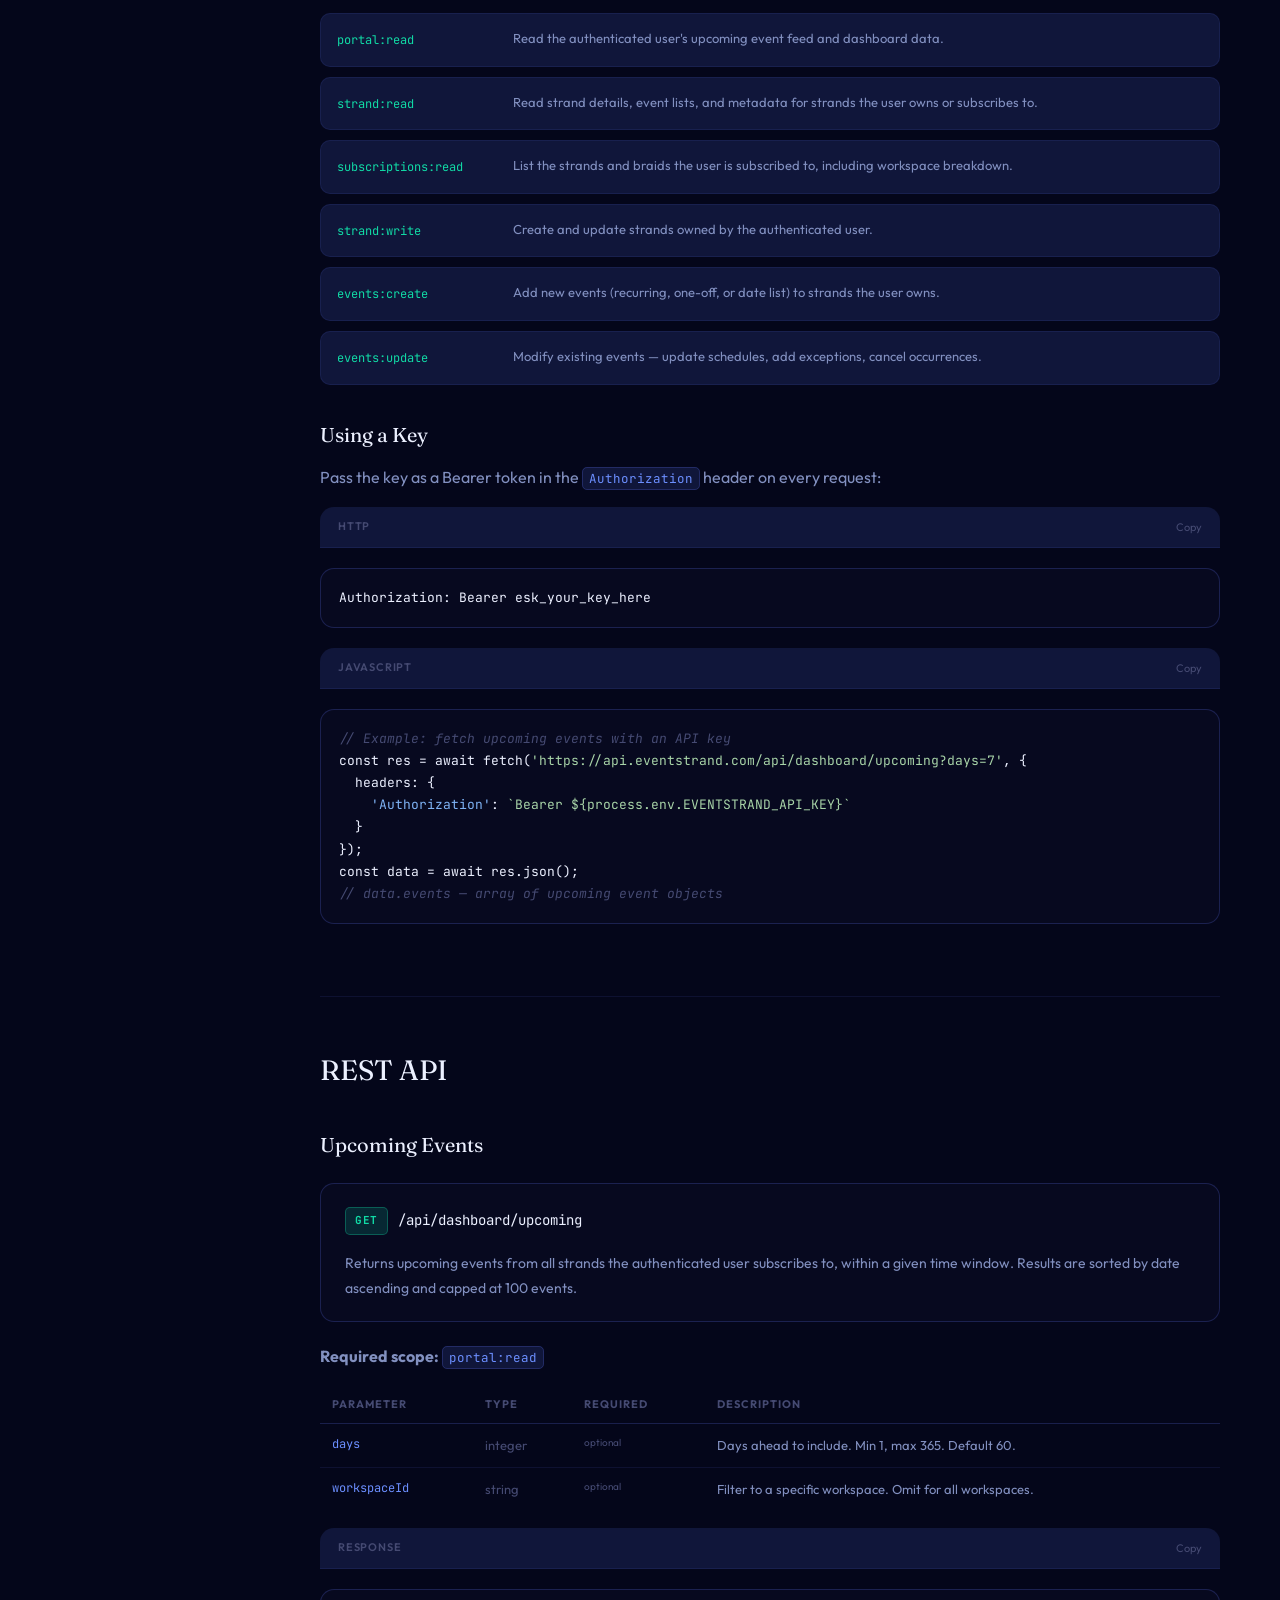
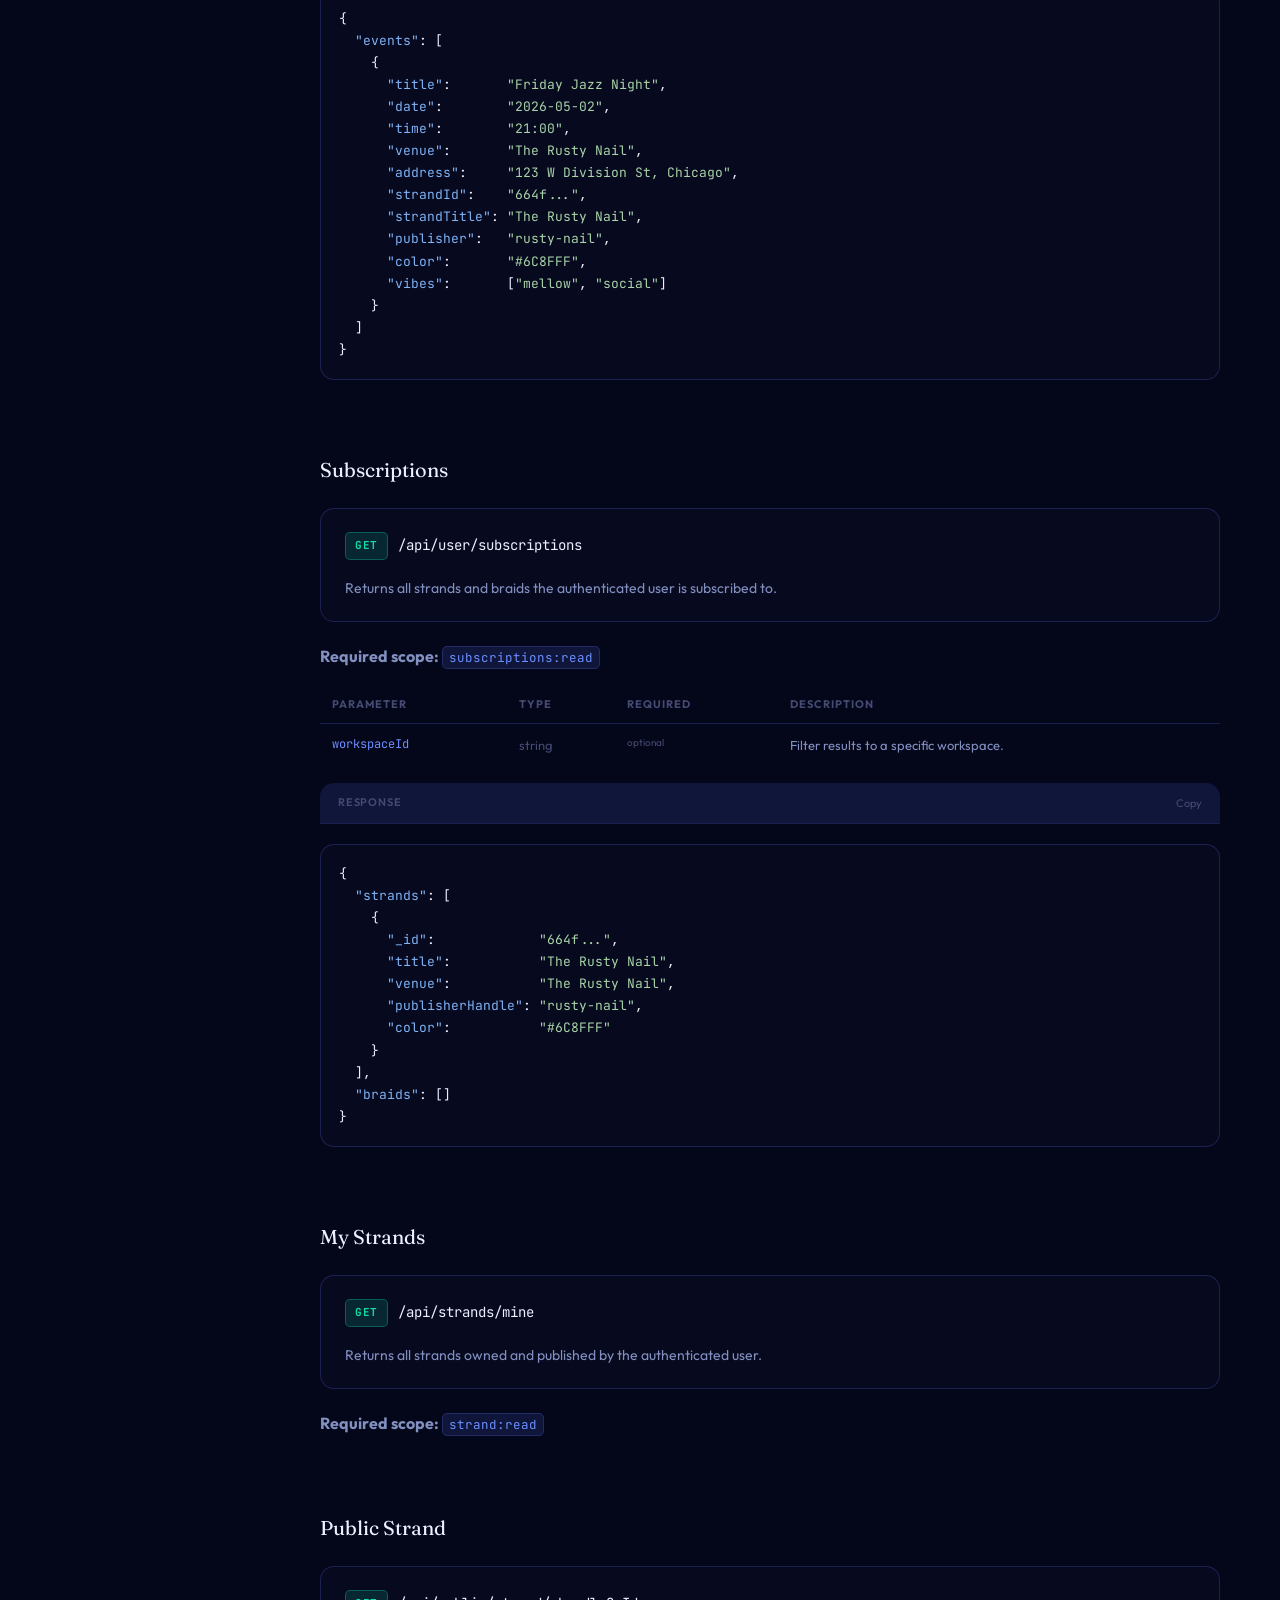
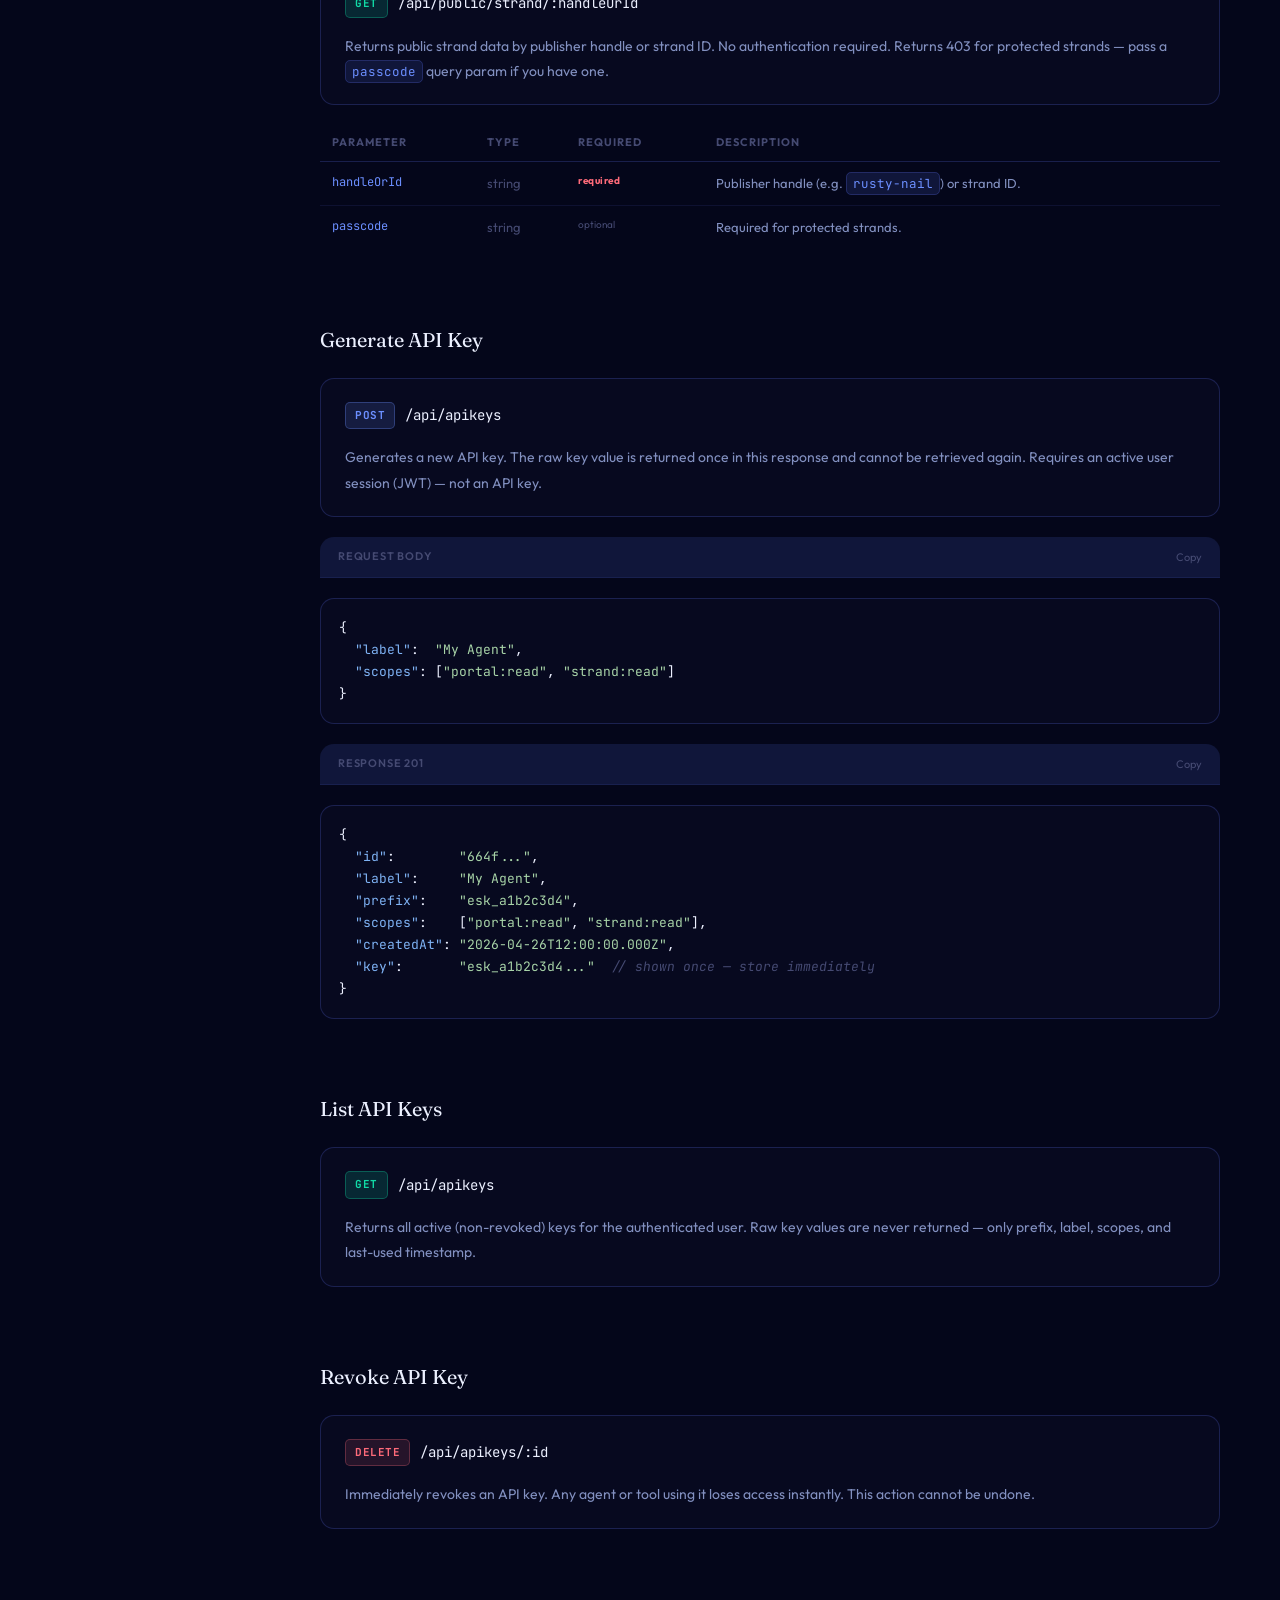
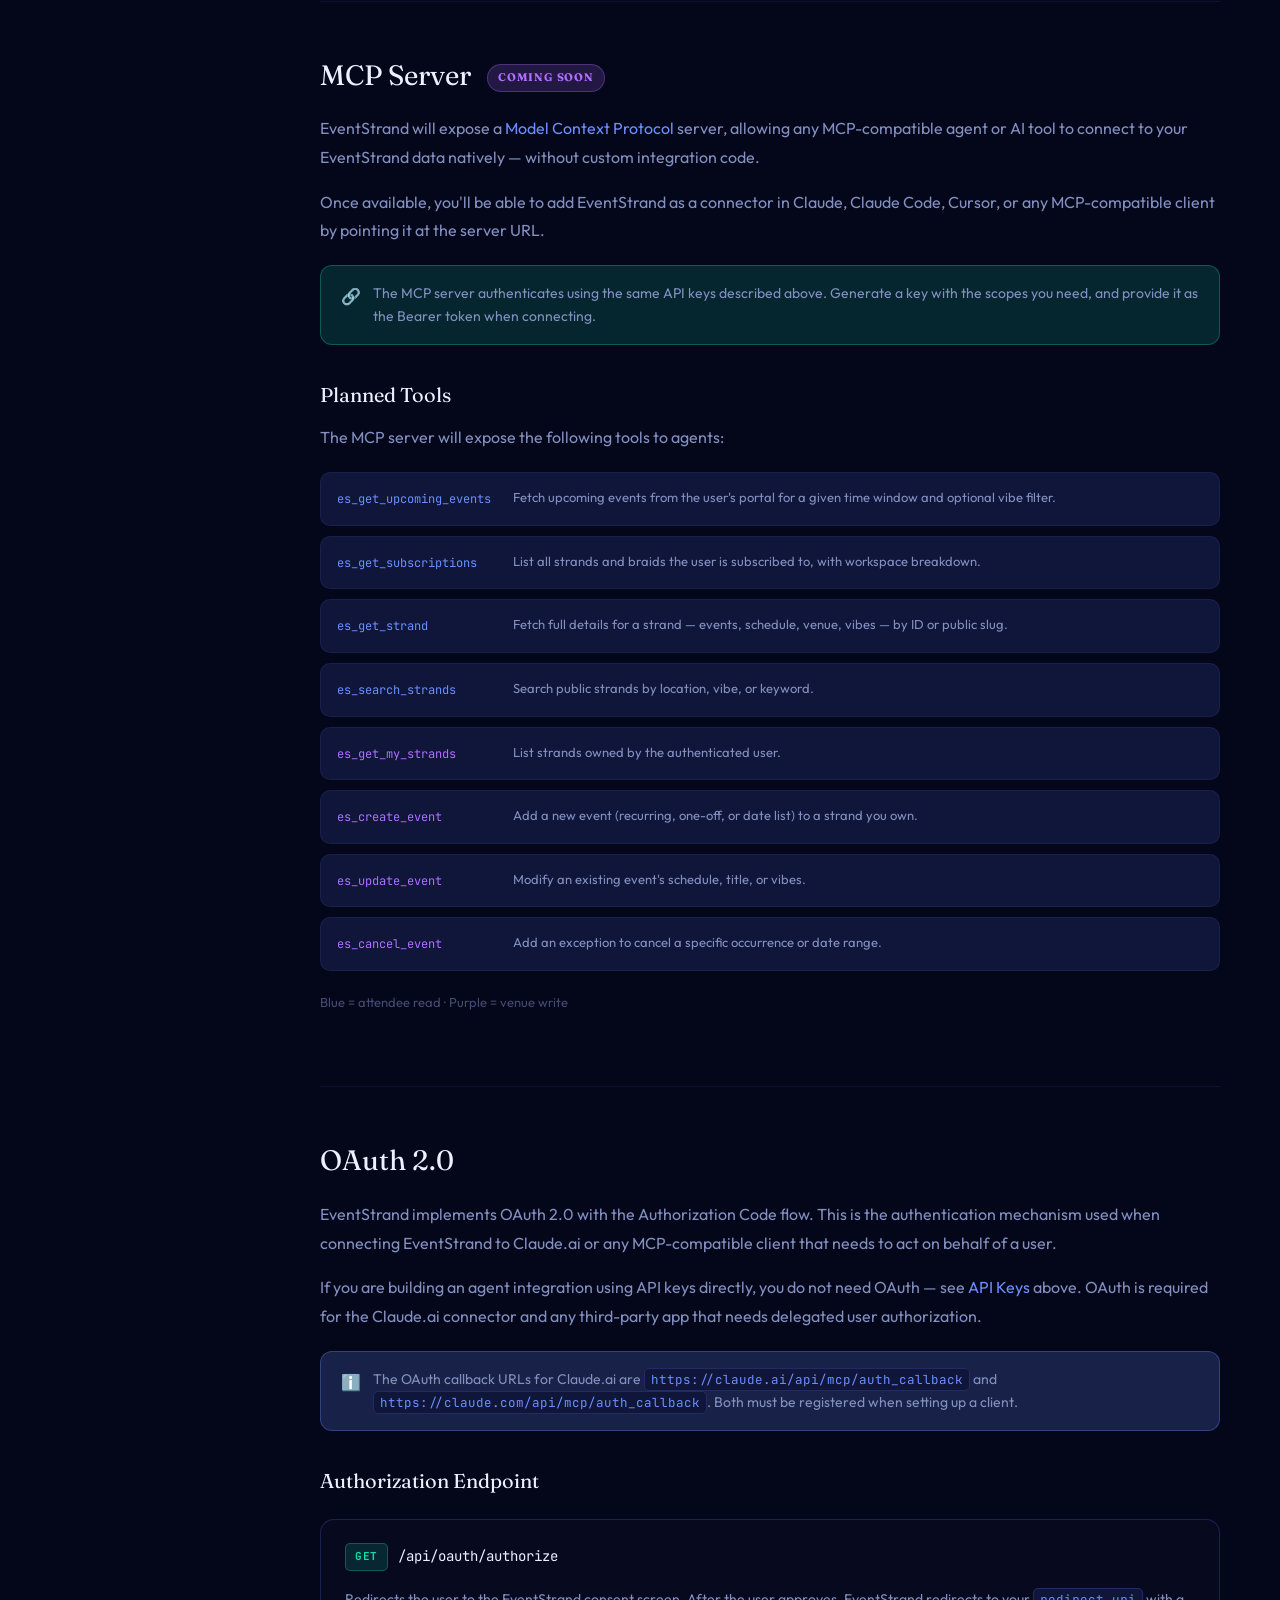
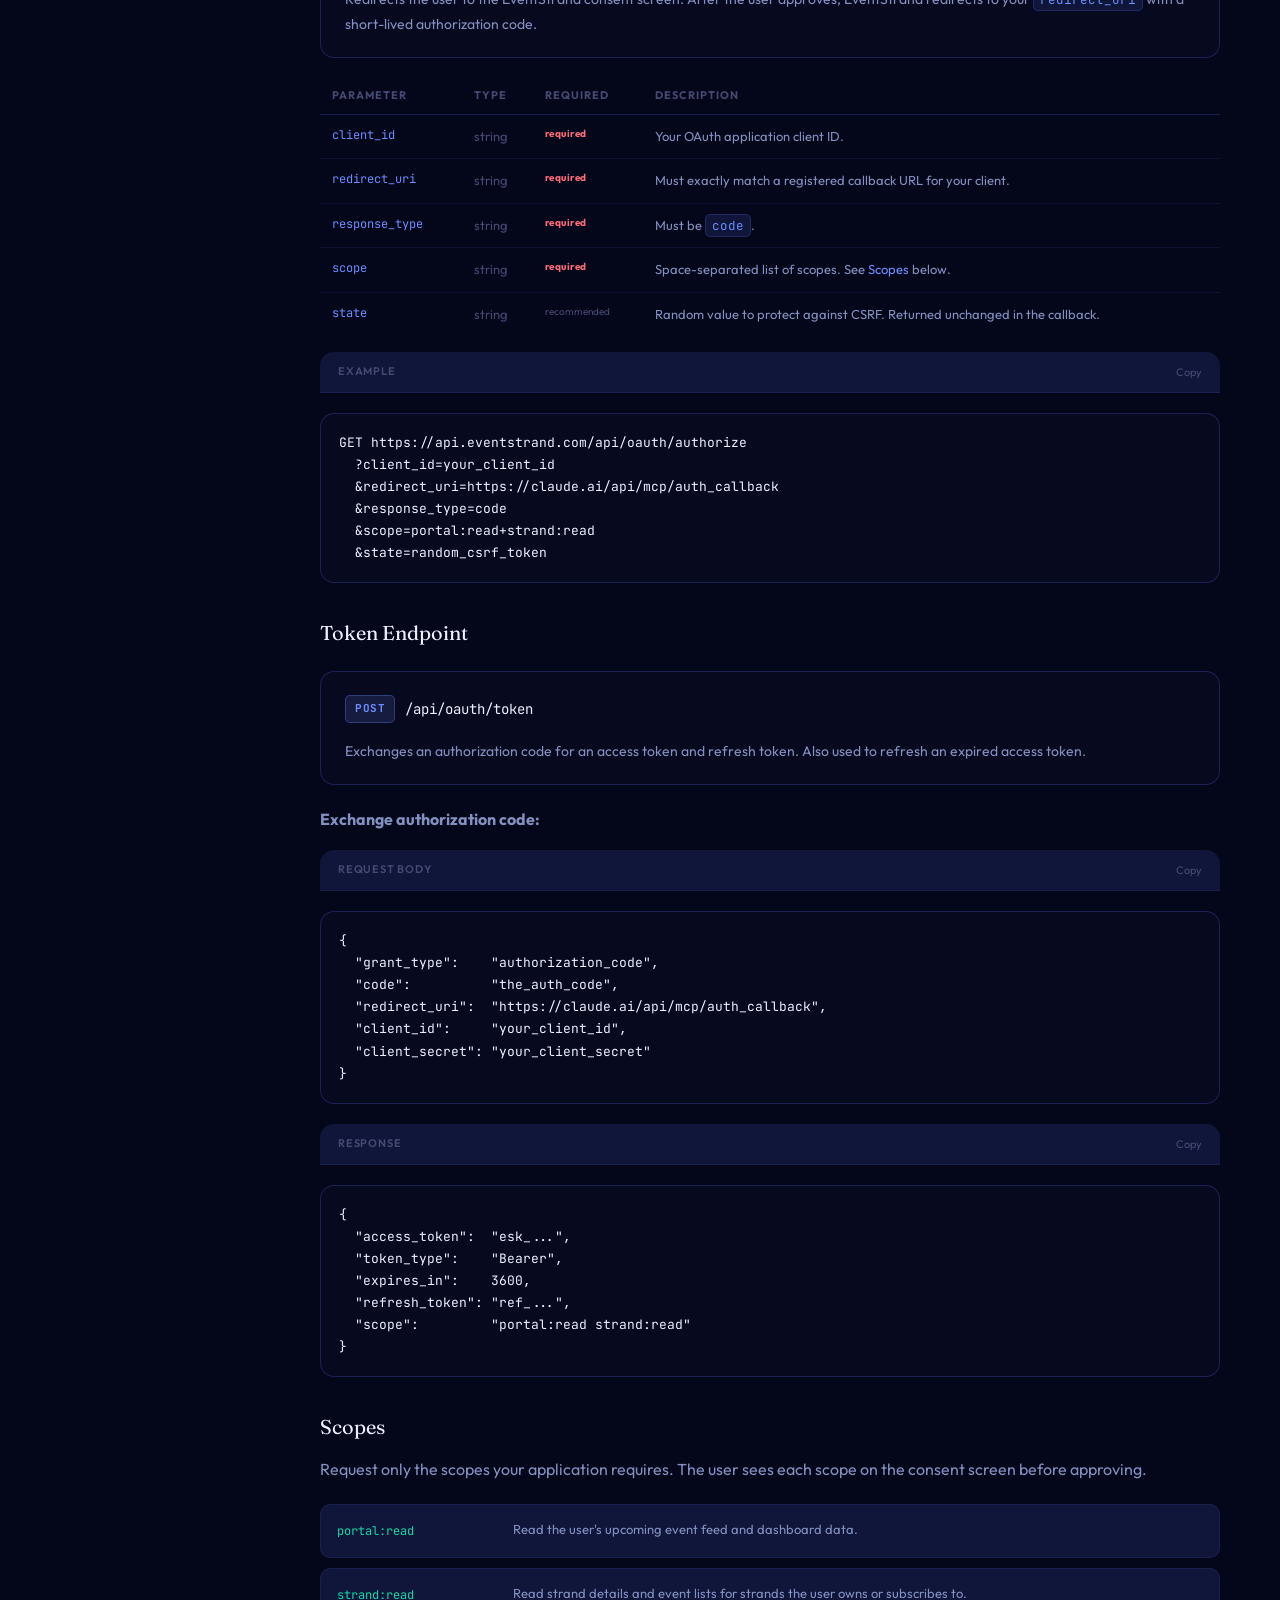
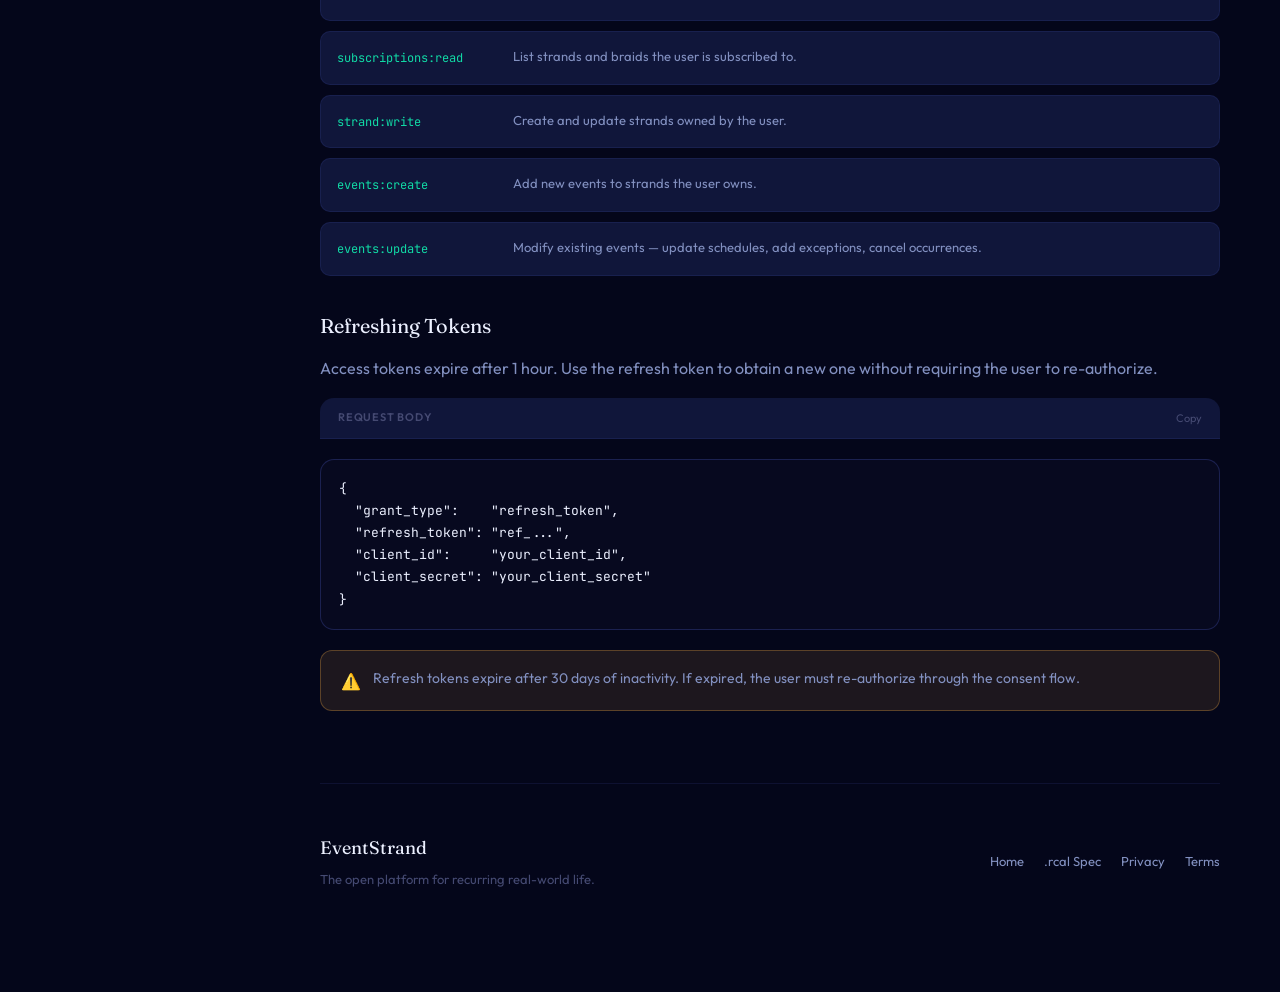
==== commit f2758026: "Update index.html" ====
--- a/developers/index.html
+++ b/developers/index.html
@@ -258,6 +258,14 @@
       <a class="nav-item" href="#mcp-tools">Available Tools</a>
     </div>
     <div class="nav-group">
+      <div class="nav-group-label">OAuth 2.0</div>
+      <a class="nav-item" href="#oauth-overview">Overview</a>
+      <a class="nav-item" href="#oauth-authorize">Authorization Endpoint</a>
+      <a class="nav-item" href="#oauth-token">Token Endpoint</a>
+      <a class="nav-item" href="#oauth-scopes">Scopes</a>
+      <a class="nav-item" href="#oauth-refresh">Refreshing Tokens</a>
+    </div>
+    <div class="nav-group">
       <div class="nav-group-label">Format</div>
       <a class="nav-item" href="/spec">.rcal Specification ↗</a>
     </div>
@@ -588,6 +596,130 @@
 
     <div class="doc-divider"></div>
 
+    <!-- OAUTH -->
+    <div class="doc-section" id="oauth-overview">
+      <h2>OAuth 2.0</h2>
+      <p>EventStrand implements OAuth 2.0 with the Authorization Code flow. This is the authentication mechanism used when connecting EventStrand to Claude.ai or any MCP-compatible client that needs to act on behalf of a user.</p>
+      <p>If you are building an agent integration using API keys directly, you do not need OAuth — see <a href="#auth-apikeys">API Keys</a> above. OAuth is required for the Claude.ai connector and any third-party app that needs delegated user authorization.</p>
+
+      <div class="callout callout-info">
+        <span class="callout-icon">ℹ️</span>
+        <span>The OAuth callback URLs for Claude.ai are <code>https://claude.ai/api/mcp/auth_callback</code> and <code>https://claude.com/api/mcp/auth_callback</code>. Both must be registered when setting up a client.</span>
+      </div>
+
+      <h3 id="oauth-authorize">Authorization Endpoint</h3>
+      <div class="endpoint">
+        <div class="method">
+          <span class="badge badge-get">GET</span>
+          <span class="endpoint-path">/api/oauth/authorize</span>
+        </div>
+        <div class="endpoint-desc">Redirects the user to the EventStrand consent screen. After the user approves, EventStrand redirects to your <code>redirect_uri</code> with a short-lived authorization code.</div>
+      </div>
+
+      <table class="param-table">
+        <tr><th>Parameter</th><th>Type</th><th>Required</th><th>Description</th></tr>
+        <tr><td>client_id</td><td>string</td><td class="param-req">required</td><td>Your OAuth application client ID.</td></tr>
+        <tr><td>redirect_uri</td><td>string</td><td class="param-req">required</td><td>Must exactly match a registered callback URL for your client.</td></tr>
+        <tr><td>response_type</td><td>string</td><td class="param-req">required</td><td>Must be <code>code</code>.</td></tr>
+        <tr><td>scope</td><td>string</td><td class="param-req">required</td><td>Space-separated list of scopes. See <a href="#oauth-scopes">Scopes</a> below.</td></tr>
+        <tr><td>state</td><td>string</td><td class="param-opt">recommended</td><td>Random value to protect against CSRF. Returned unchanged in the callback.</td></tr>
+      </table>
+
+      <div class="pre-header">
+        <span class="pre-lang">Example</span>
+        <button class="pre-copy" onclick="copyCode(this)">Copy</button>
+      </div>
+      <pre><code>GET https://api.eventstrand.com/api/oauth/authorize
+  ?client_id=your_client_id
+  &amp;redirect_uri=https://claude.ai/api/mcp/auth_callback
+  &amp;response_type=code
+  &amp;scope=portal:read+strand:read
+  &amp;state=random_csrf_token</code></pre>
+
+      <h3 id="oauth-token">Token Endpoint</h3>
+      <div class="endpoint">
+        <div class="method">
+          <span class="badge badge-post">POST</span>
+          <span class="endpoint-path">/api/oauth/token</span>
+        </div>
+        <div class="endpoint-desc">Exchanges an authorization code for an access token and refresh token. Also used to refresh an expired access token.</div>
+      </div>
+
+      <p><strong>Exchange authorization code:</strong></p>
+      <div class="pre-header">
+        <span class="pre-lang">Request body</span>
+        <button class="pre-copy" onclick="copyCode(this)">Copy</button>
+      </div>
+      <pre><code>{
+  "grant_type":    "authorization_code",
+  "code":          "the_auth_code",
+  "redirect_uri":  "https://claude.ai/api/mcp/auth_callback",
+  "client_id":     "your_client_id",
+  "client_secret": "your_client_secret"
+}</code></pre>
+
+      <div class="pre-header" style="margin-top:20px;">
+        <span class="pre-lang">Response</span>
+        <button class="pre-copy" onclick="copyCode(this)">Copy</button>
+      </div>
+      <pre><code>{
+  "access_token":  "esk_...",
+  "token_type":    "Bearer",
+  "expires_in":    3600,
+  "refresh_token": "ref_...",
+  "scope":         "portal:read strand:read"
+}</code></pre>
+
+      <h3 id="oauth-scopes">Scopes</h3>
+      <p>Request only the scopes your application requires. The user sees each scope on the consent screen before approving.</p>
+      <div class="scope-grid">
+        <div class="scope-row">
+          <span class="scope-name">portal:read</span>
+          <span class="scope-desc">Read the user's upcoming event feed and dashboard data.</span>
+        </div>
+        <div class="scope-row">
+          <span class="scope-name">strand:read</span>
+          <span class="scope-desc">Read strand details and event lists for strands the user owns or subscribes to.</span>
+        </div>
+        <div class="scope-row">
+          <span class="scope-name">subscriptions:read</span>
+          <span class="scope-desc">List strands and braids the user is subscribed to.</span>
+        </div>
+        <div class="scope-row">
+          <span class="scope-name">strand:write</span>
+          <span class="scope-desc">Create and update strands owned by the user.</span>
+        </div>
+        <div class="scope-row">
+          <span class="scope-name">events:create</span>
+          <span class="scope-desc">Add new events to strands the user owns.</span>
+        </div>
+        <div class="scope-row">
+          <span class="scope-name">events:update</span>
+          <span class="scope-desc">Modify existing events — update schedules, add exceptions, cancel occurrences.</span>
+        </div>
+      </div>
+
+      <h3 id="oauth-refresh">Refreshing Tokens</h3>
+      <p>Access tokens expire after 1 hour. Use the refresh token to obtain a new one without requiring the user to re-authorize.</p>
+      <div class="pre-header">
+        <span class="pre-lang">Request body</span>
+        <button class="pre-copy" onclick="copyCode(this)">Copy</button>
+      </div>
+      <pre><code>{
+  "grant_type":    "refresh_token",
+  "refresh_token": "ref_...",
+  "client_id":     "your_client_id",
+  "client_secret": "your_client_secret"
+}</code></pre>
+
+      <div class="callout callout-warn">
+        <span class="callout-icon">⚠️</span>
+        <span>Refresh tokens expire after 30 days of inactivity. If expired, the user must re-authorize through the consent flow.</span>
+      </div>
+    </div>
+
+    <div class="doc-divider"></div>
+
     <!-- FOOTER -->
     <div style="display:flex;align-items:center;justify-content:space-between;flex-wrap:wrap;gap:16px;">
       <div>
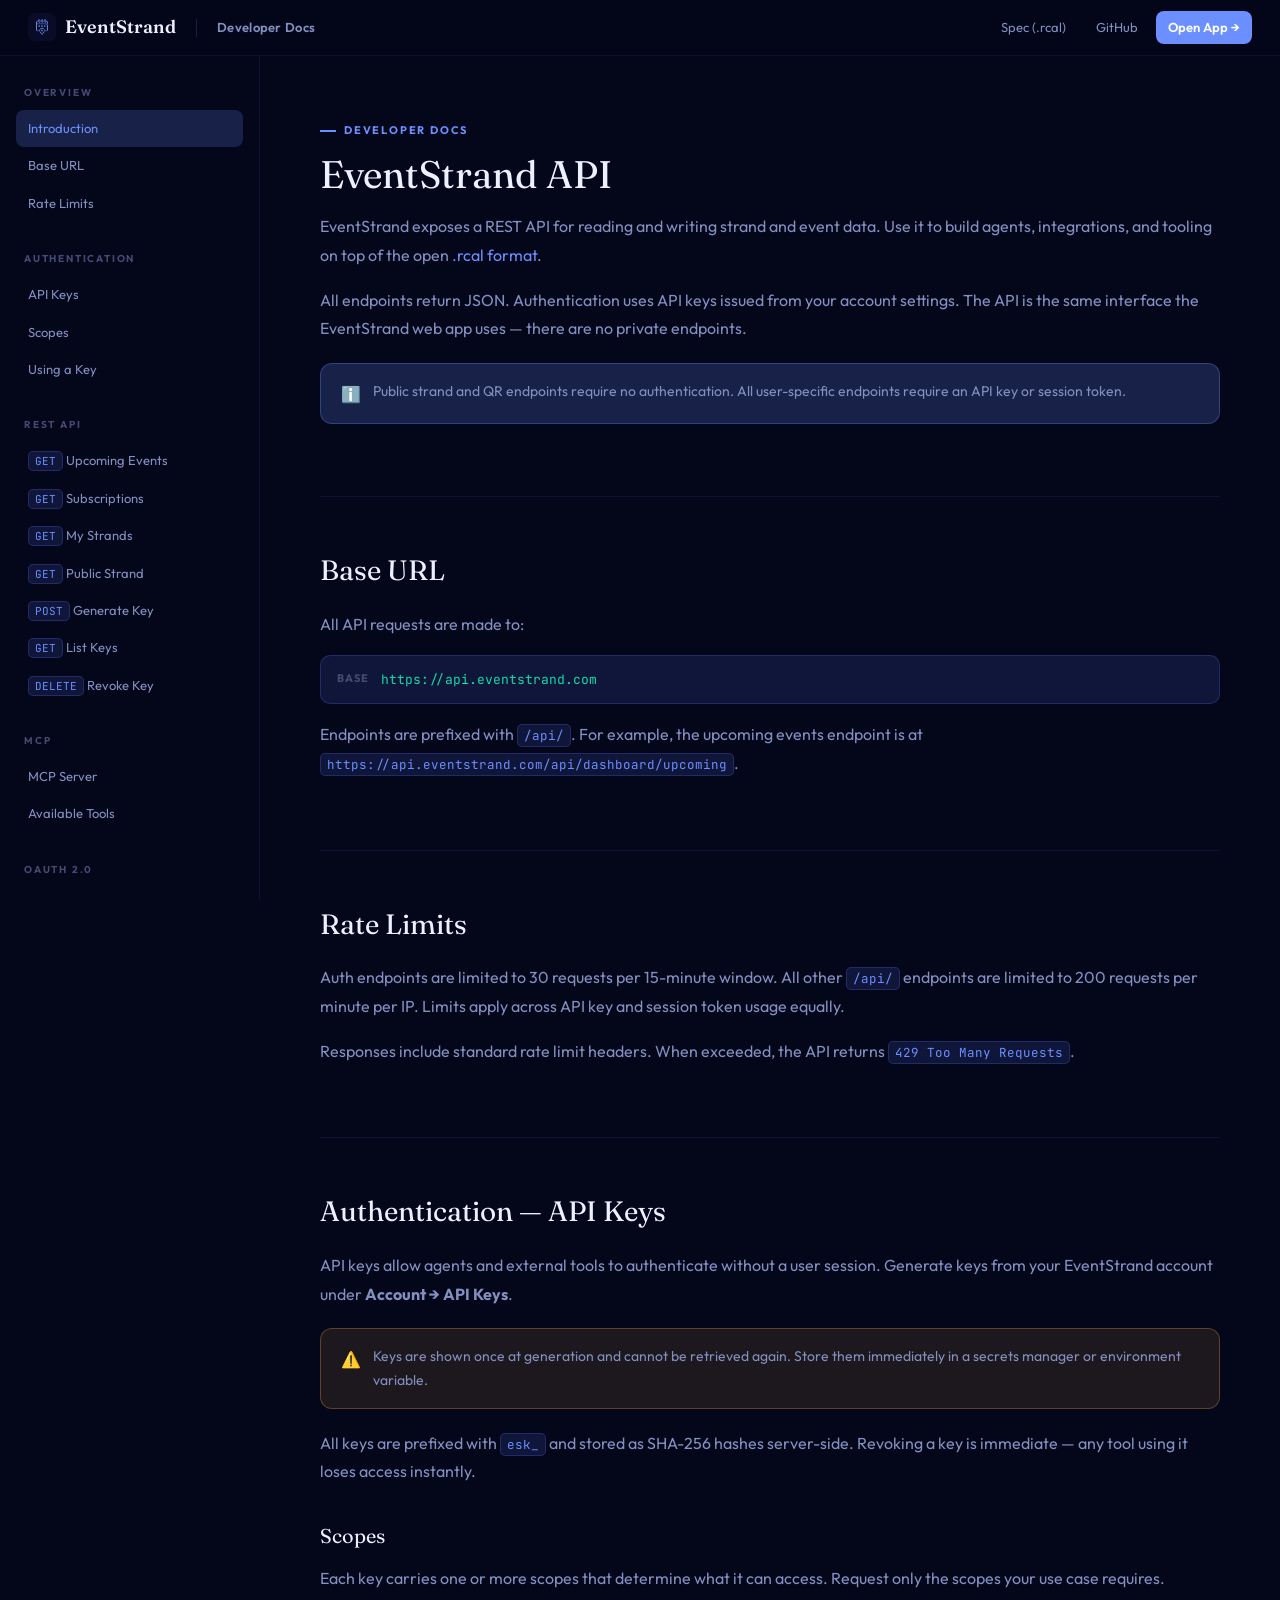
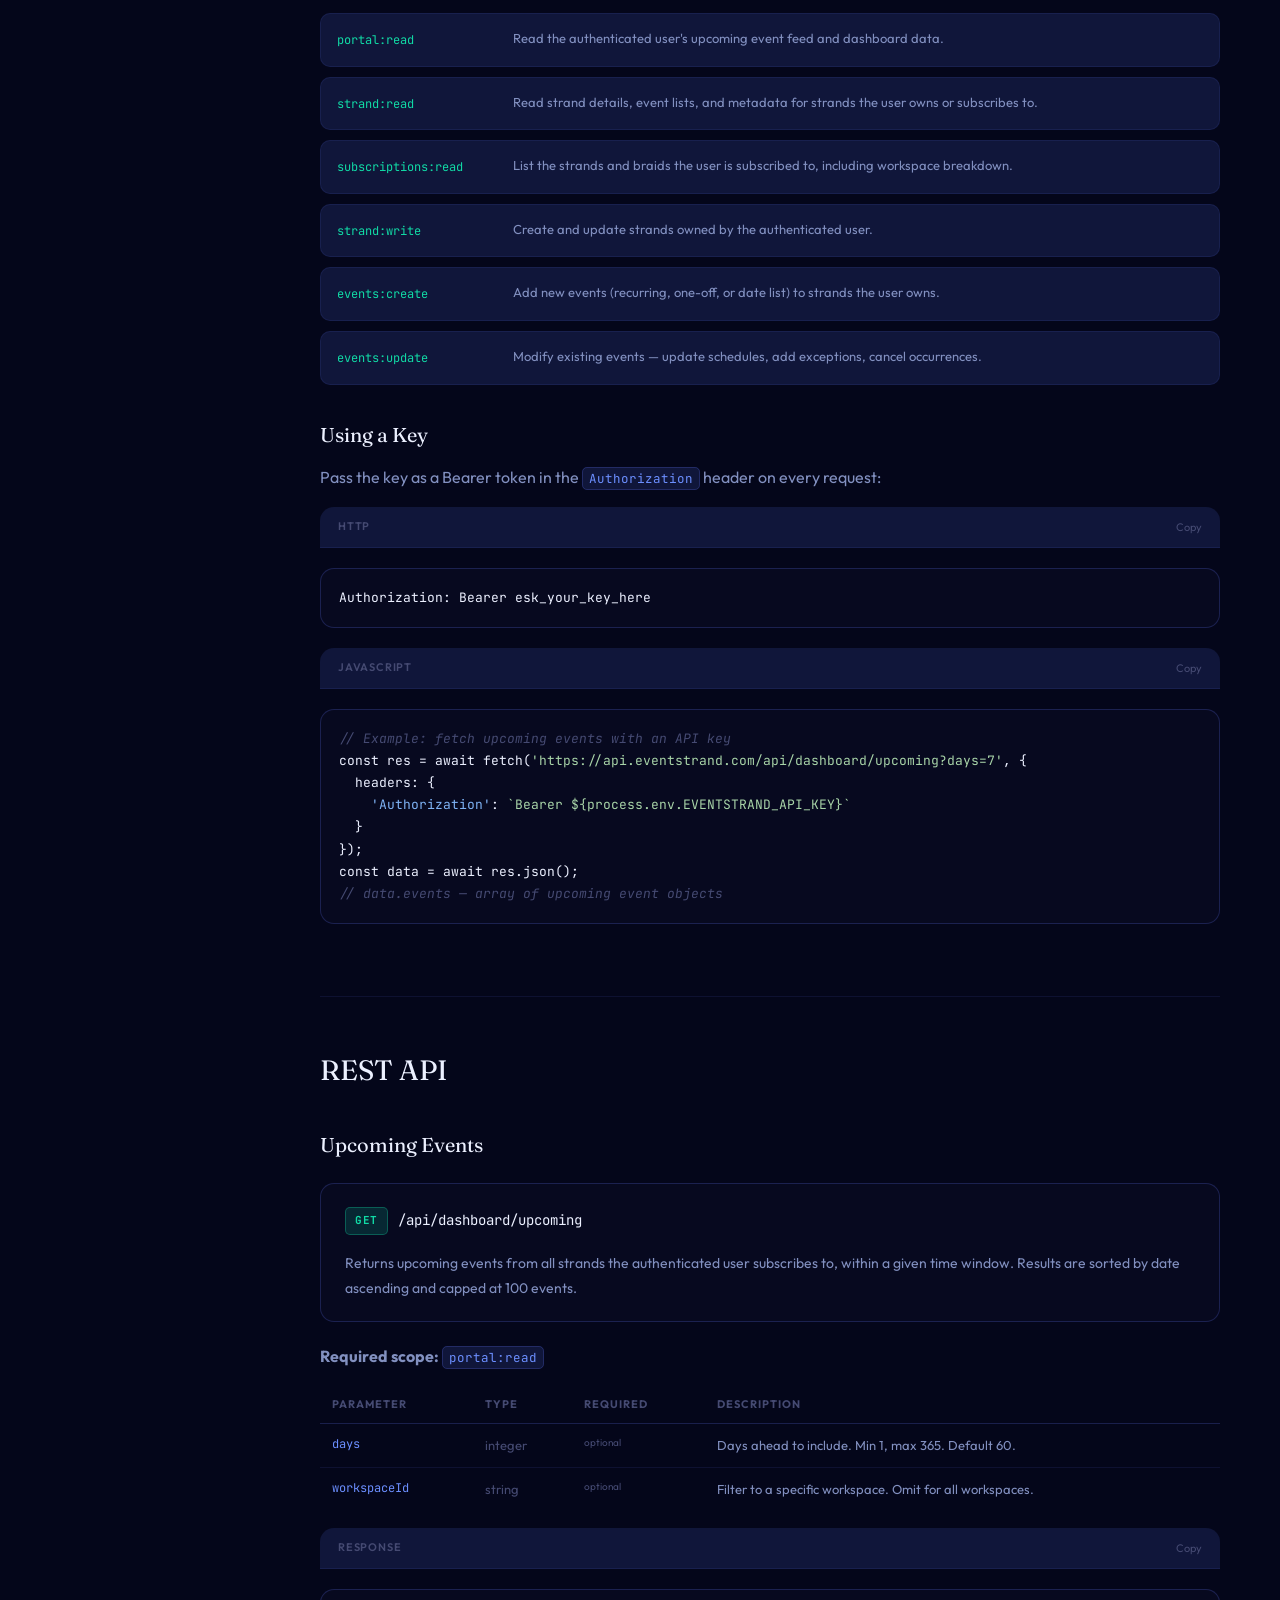
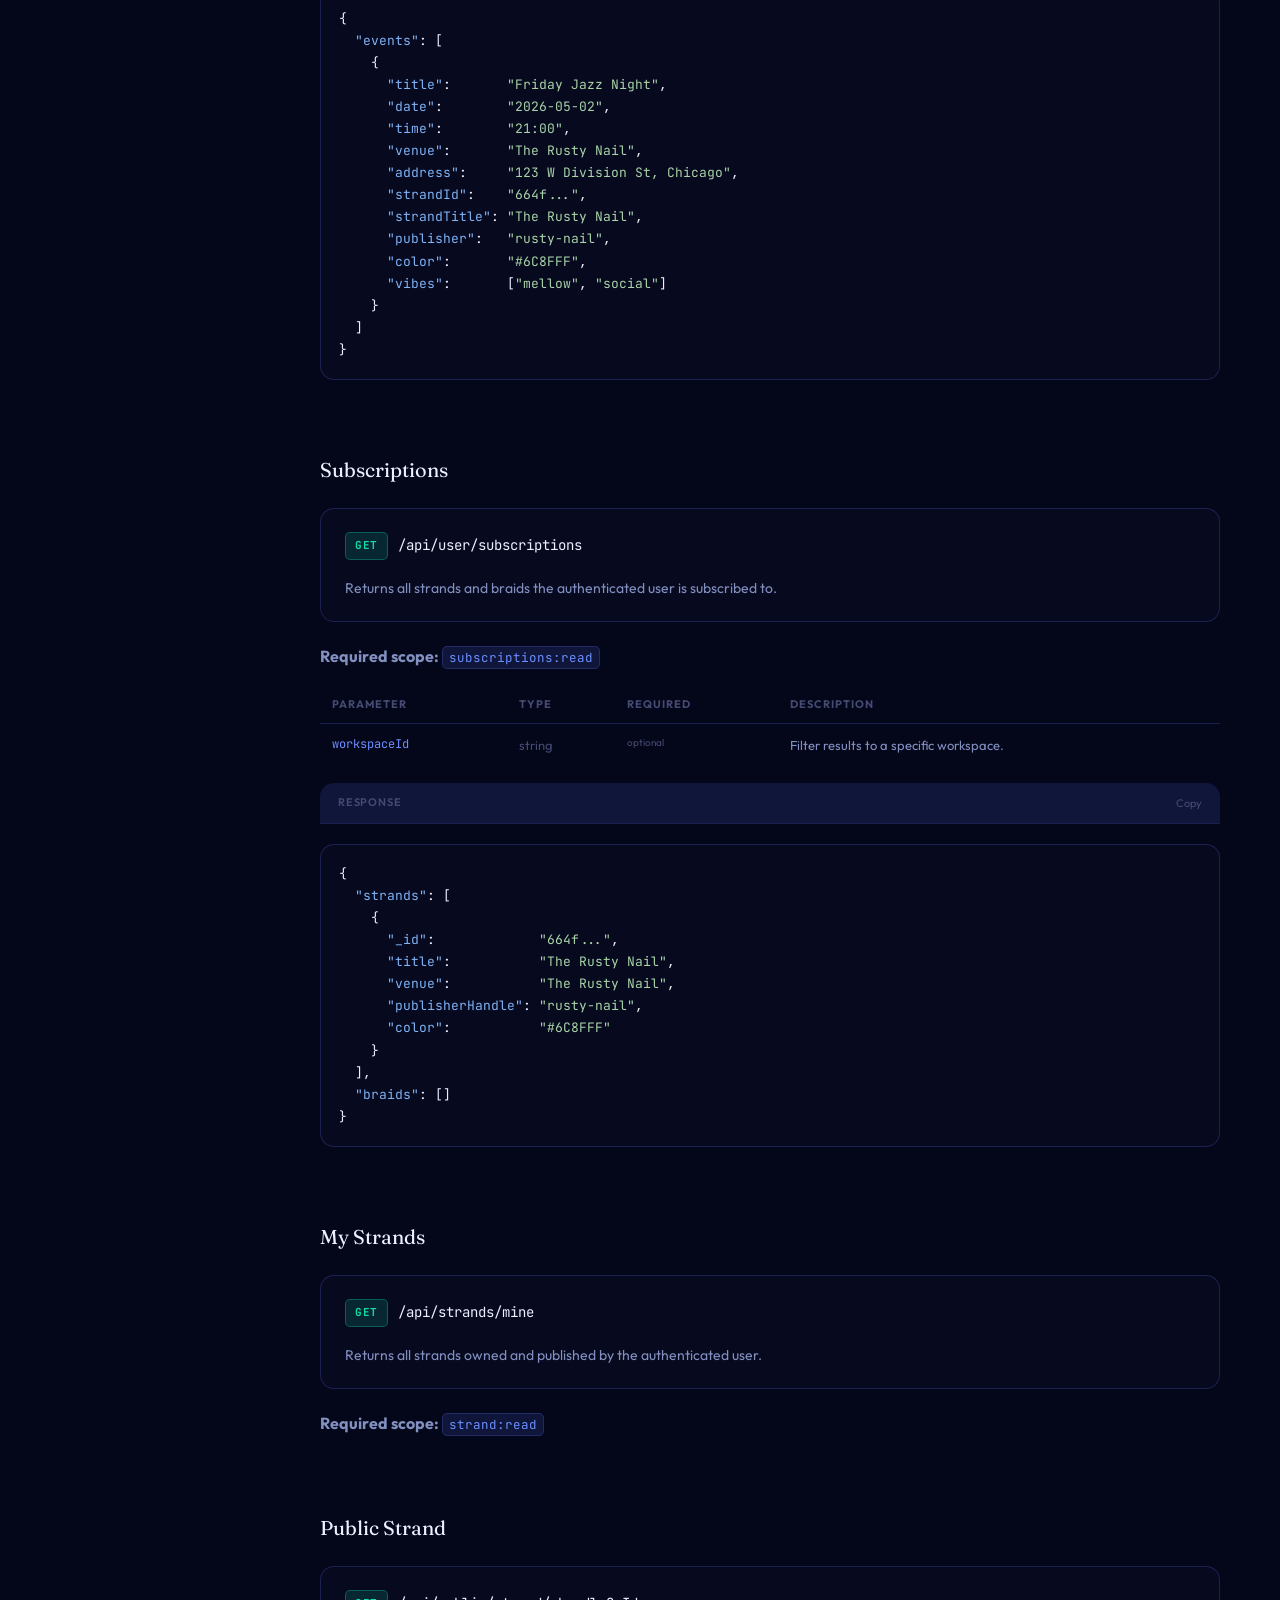
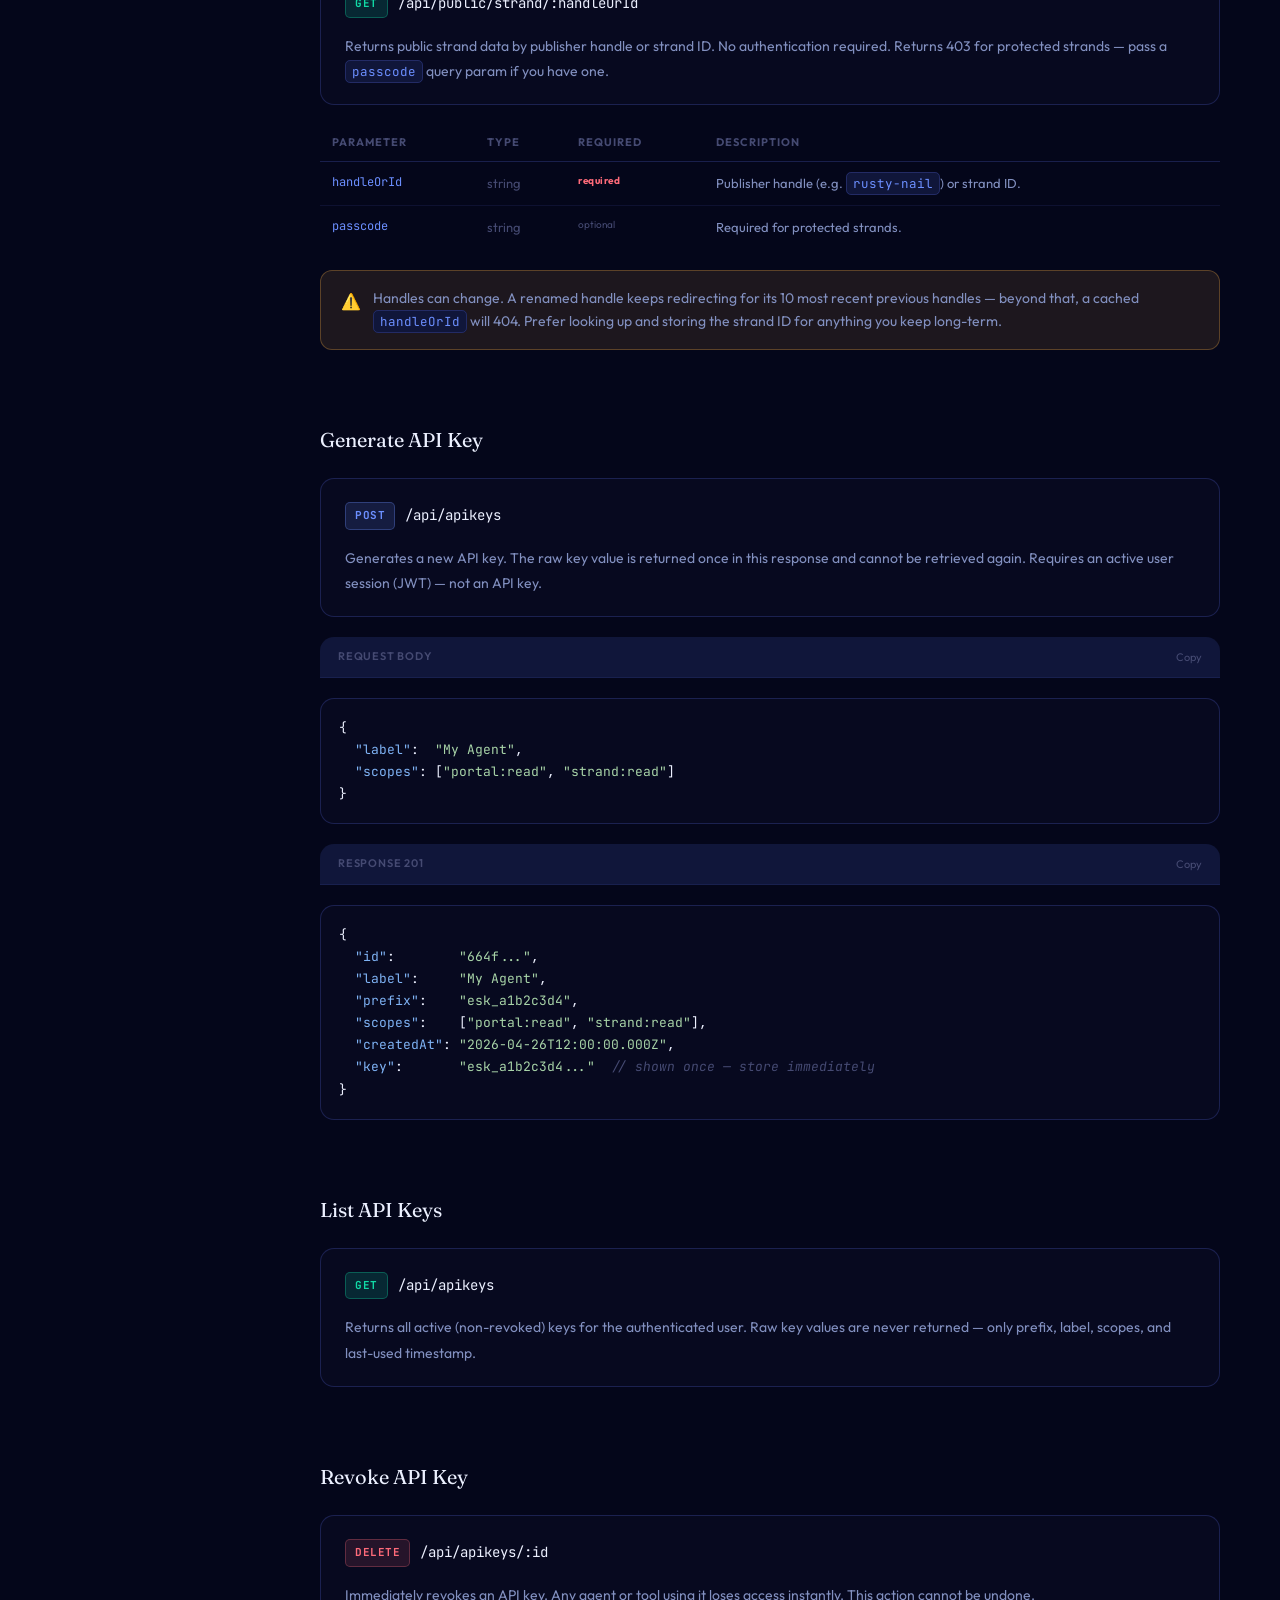
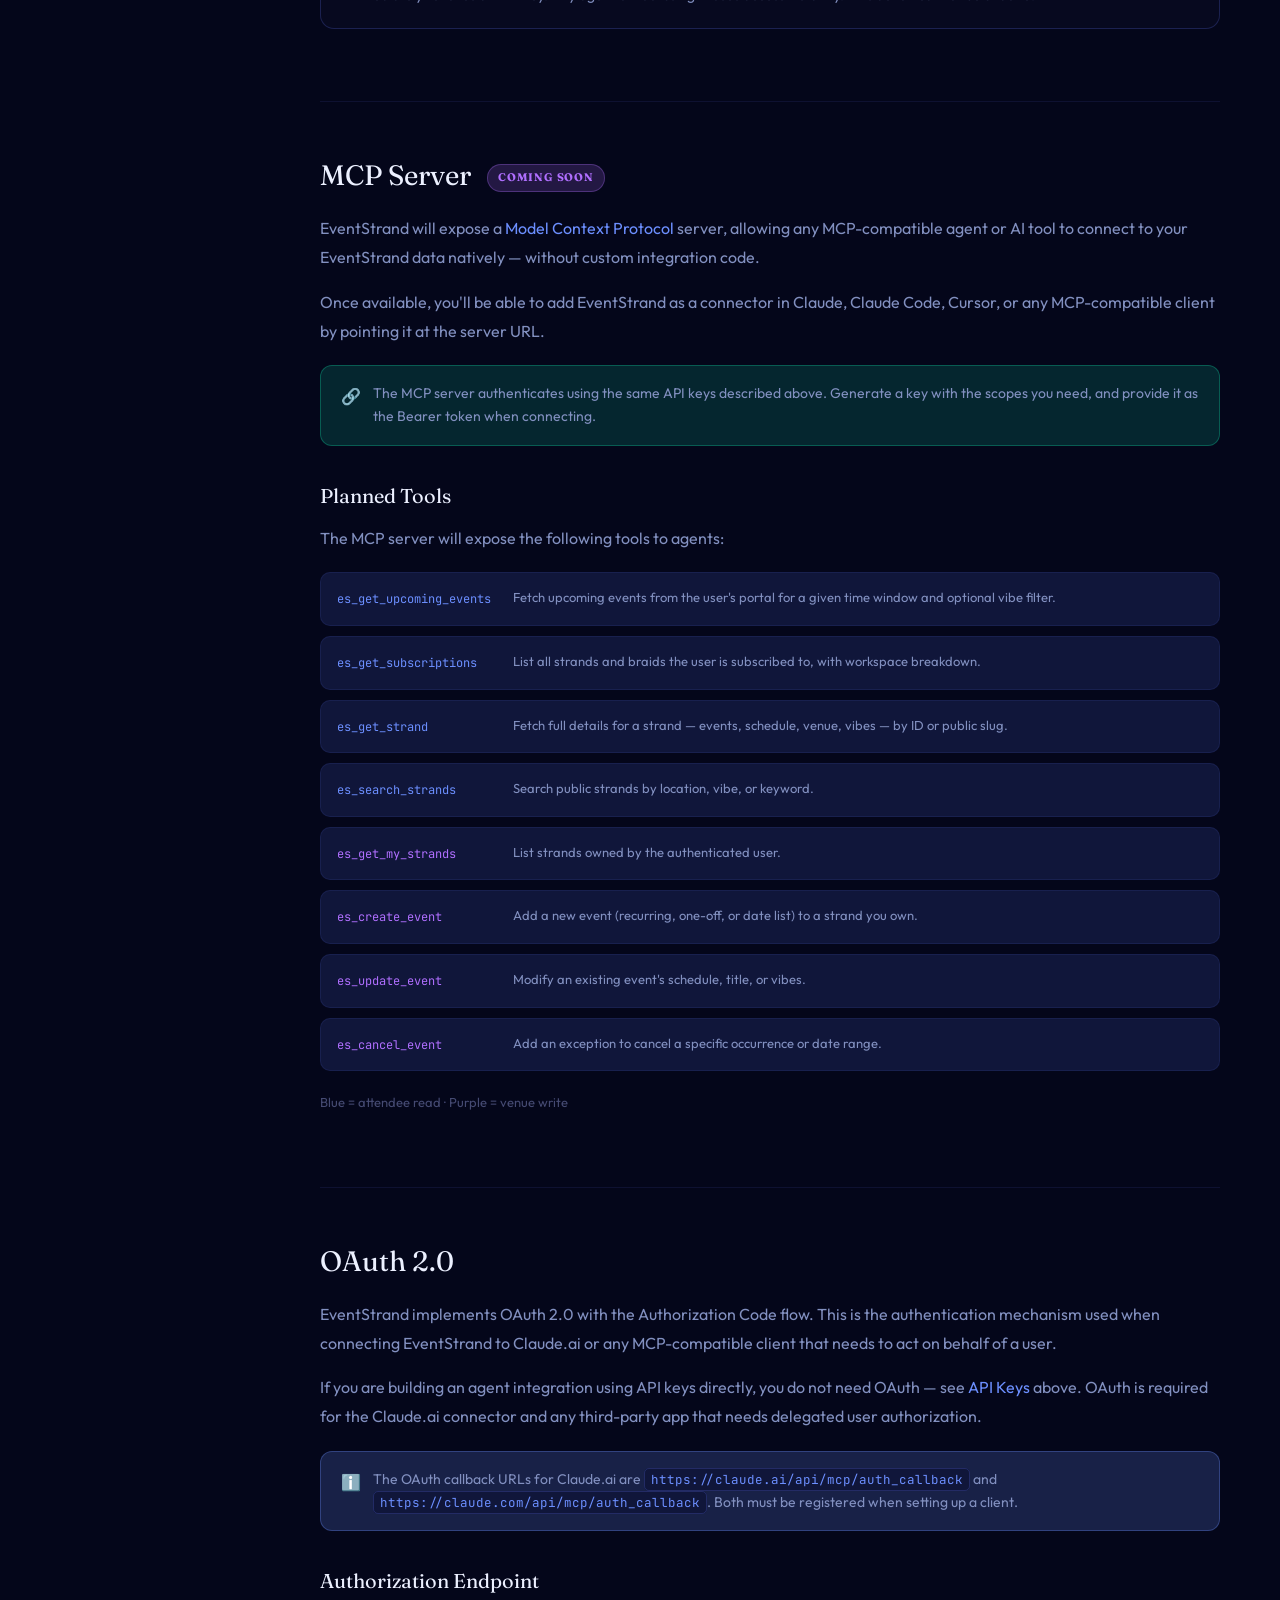
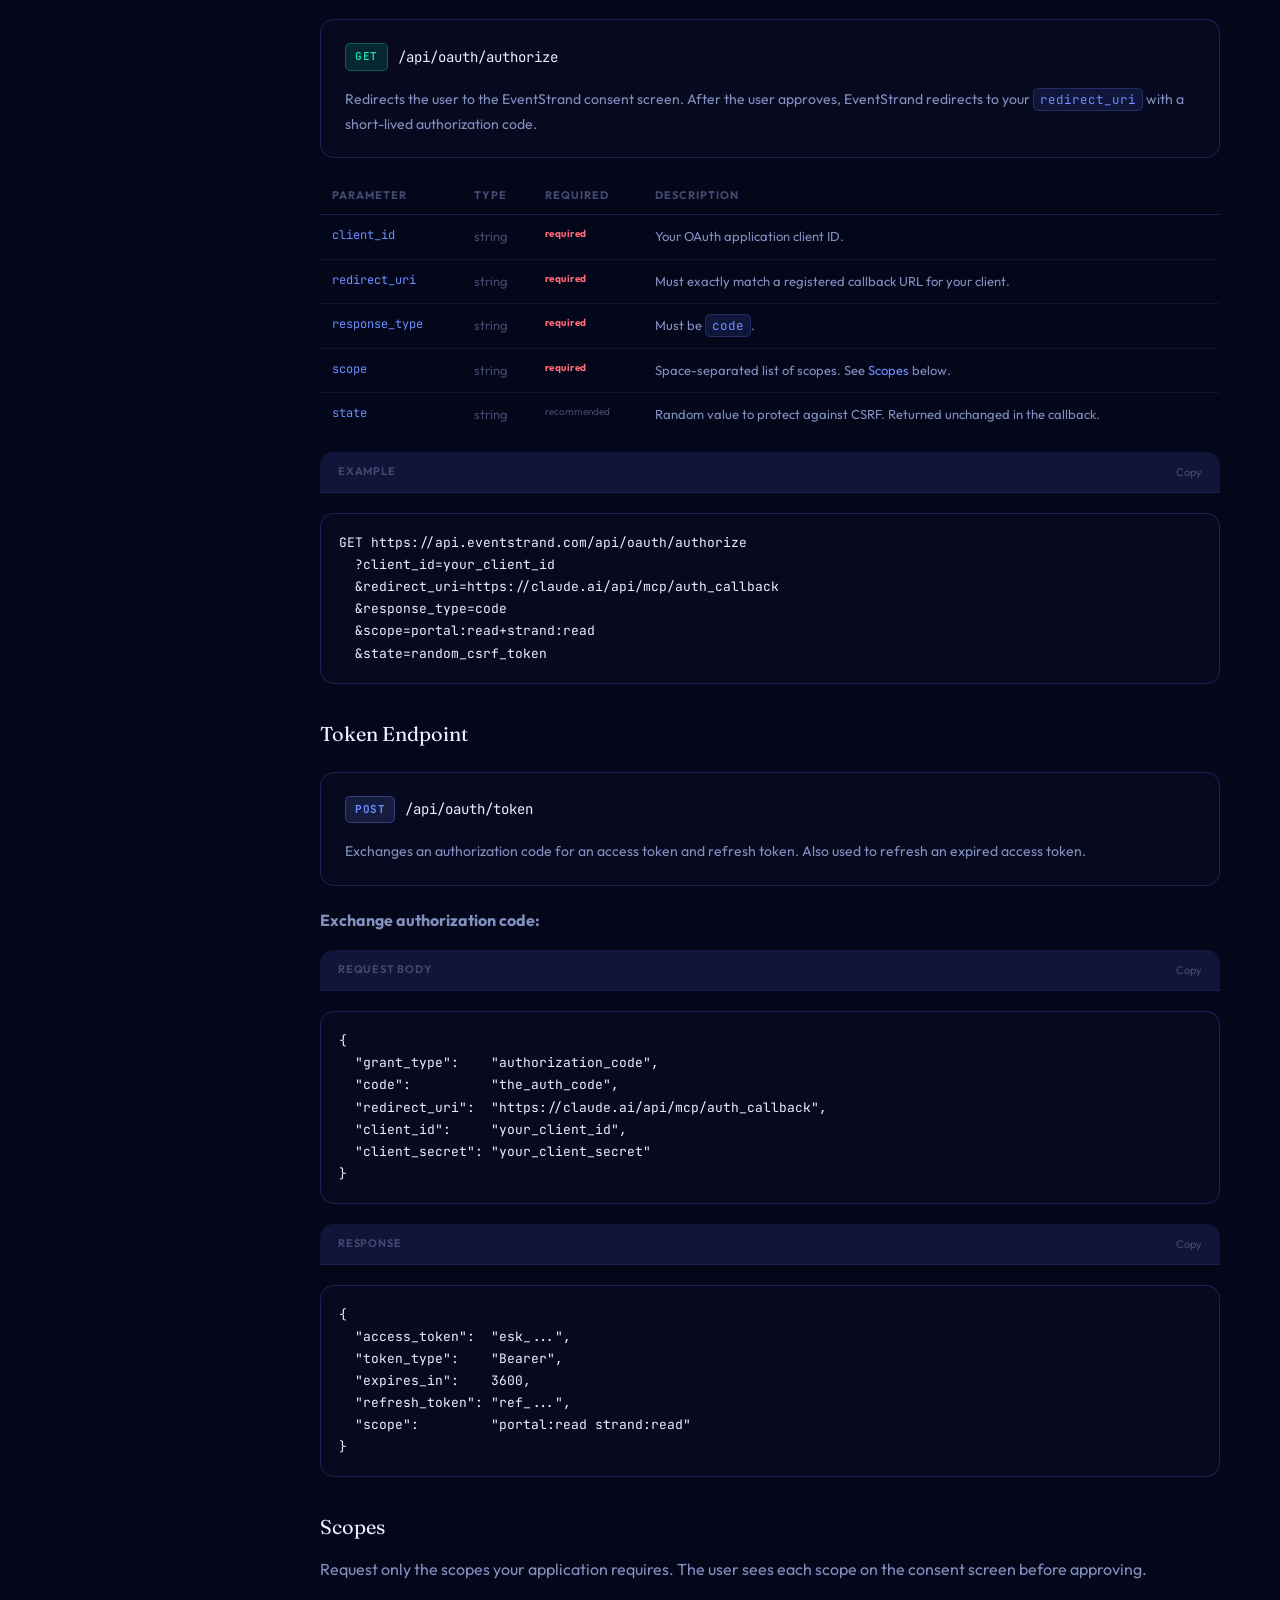
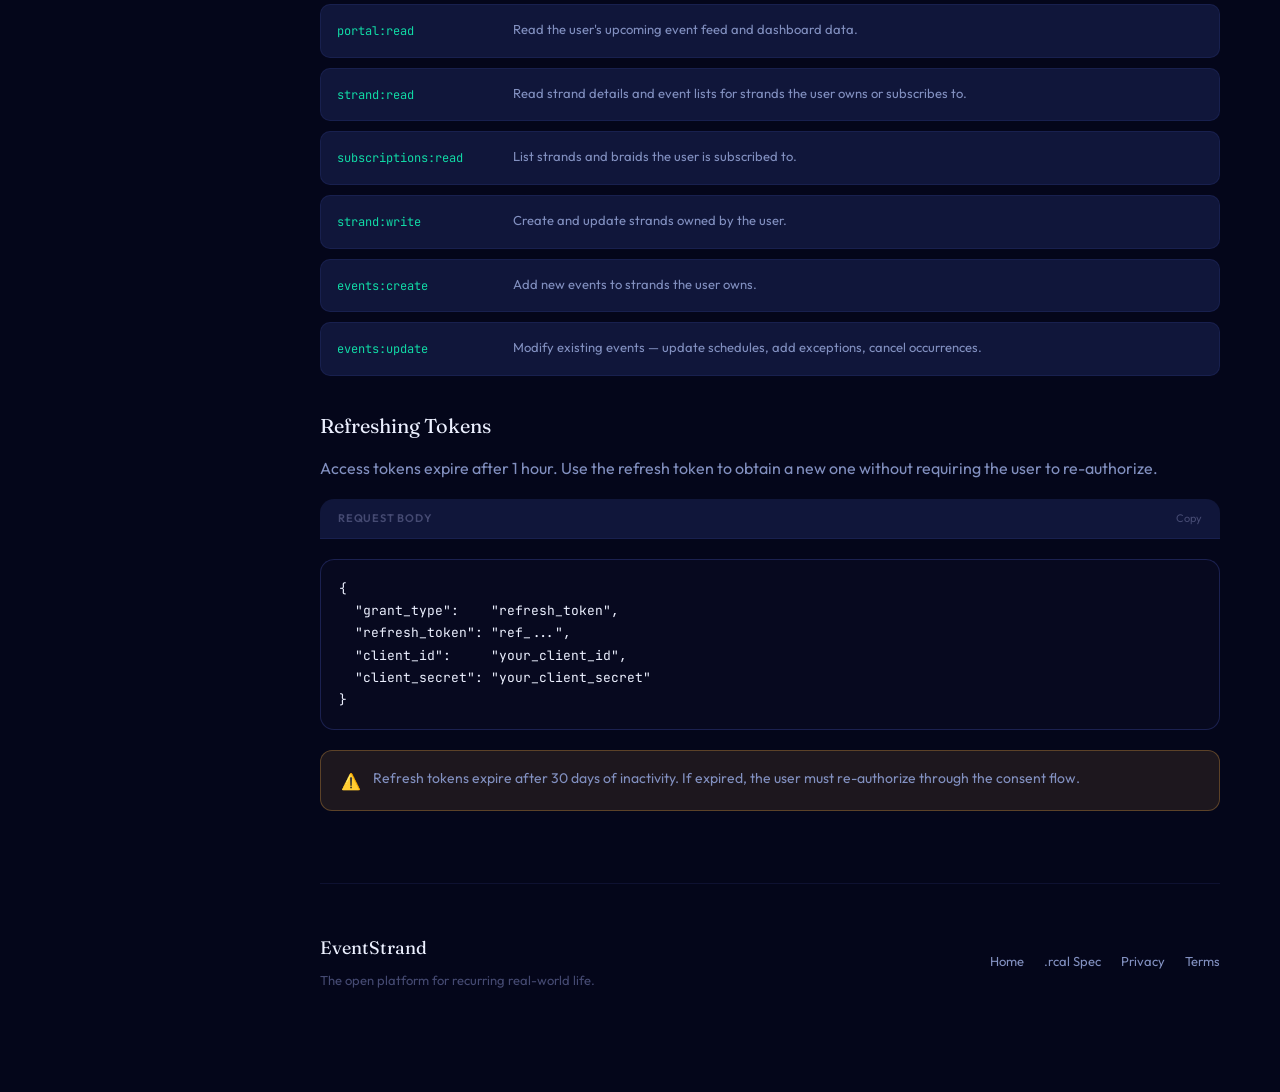
==== commit d0f9f287: "Update index.html with handle change warning Added a warning about handle changes and strand ID cach" ====
--- a/developers/index.html
+++ b/developers/index.html
@@ -483,6 +483,11 @@
         <tr><td>handleOrId</td><td>string</td><td class="param-req">required</td><td>Publisher handle (e.g. <code>rusty-nail</code>) or strand ID.</td></tr>
         <tr><td>passcode</td><td>string</td><td class="param-opt">optional</td><td>Required for protected strands.</td></tr>
       </table>
+
+      <div class="callout callout-warn">
+        <span class="callout-icon">⚠️</span>
+        <span>Handles can change. A renamed handle keeps redirecting for its 10 most recent previous handles — beyond that, a cached <code>handleOrId</code> will 404. Prefer looking up and storing the strand ID for anything you keep long-term.</span>
+      </div>
     </div>
 
     <div class="doc-section" id="endpoint-keys-create">
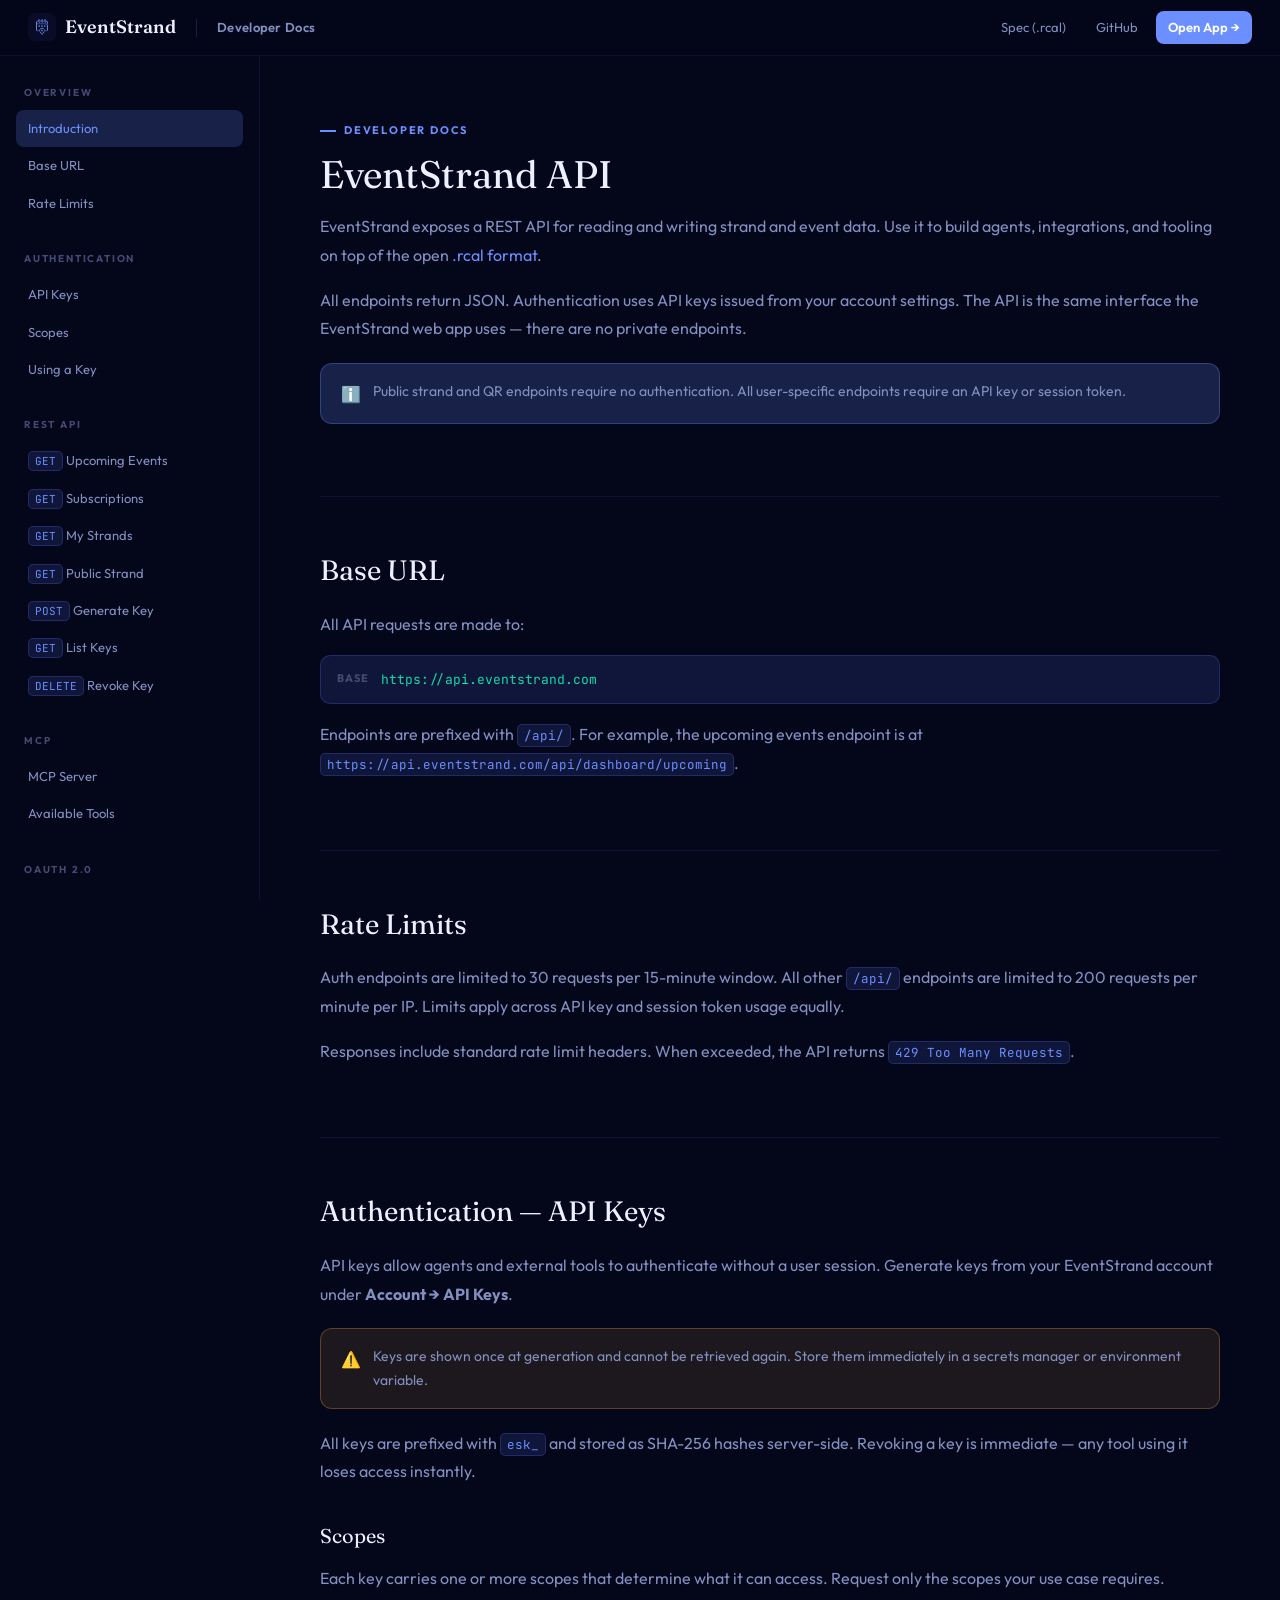
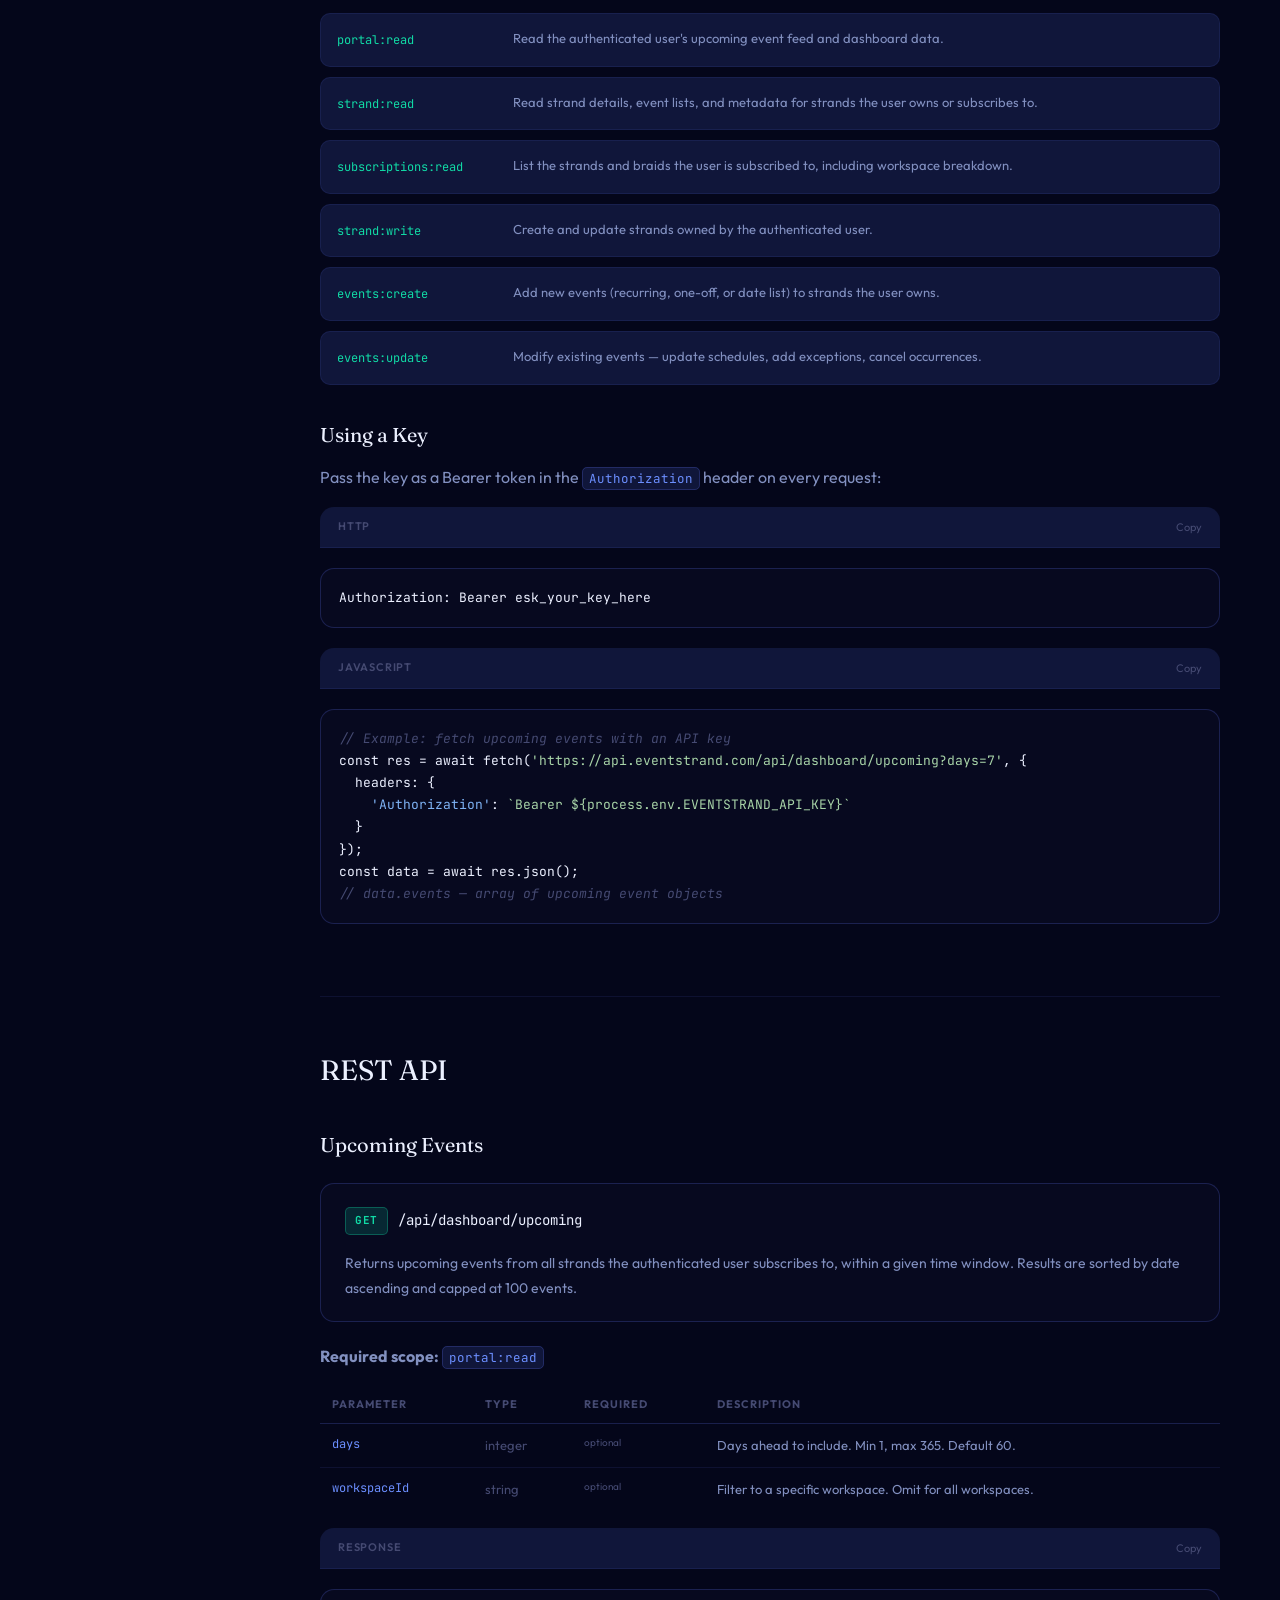
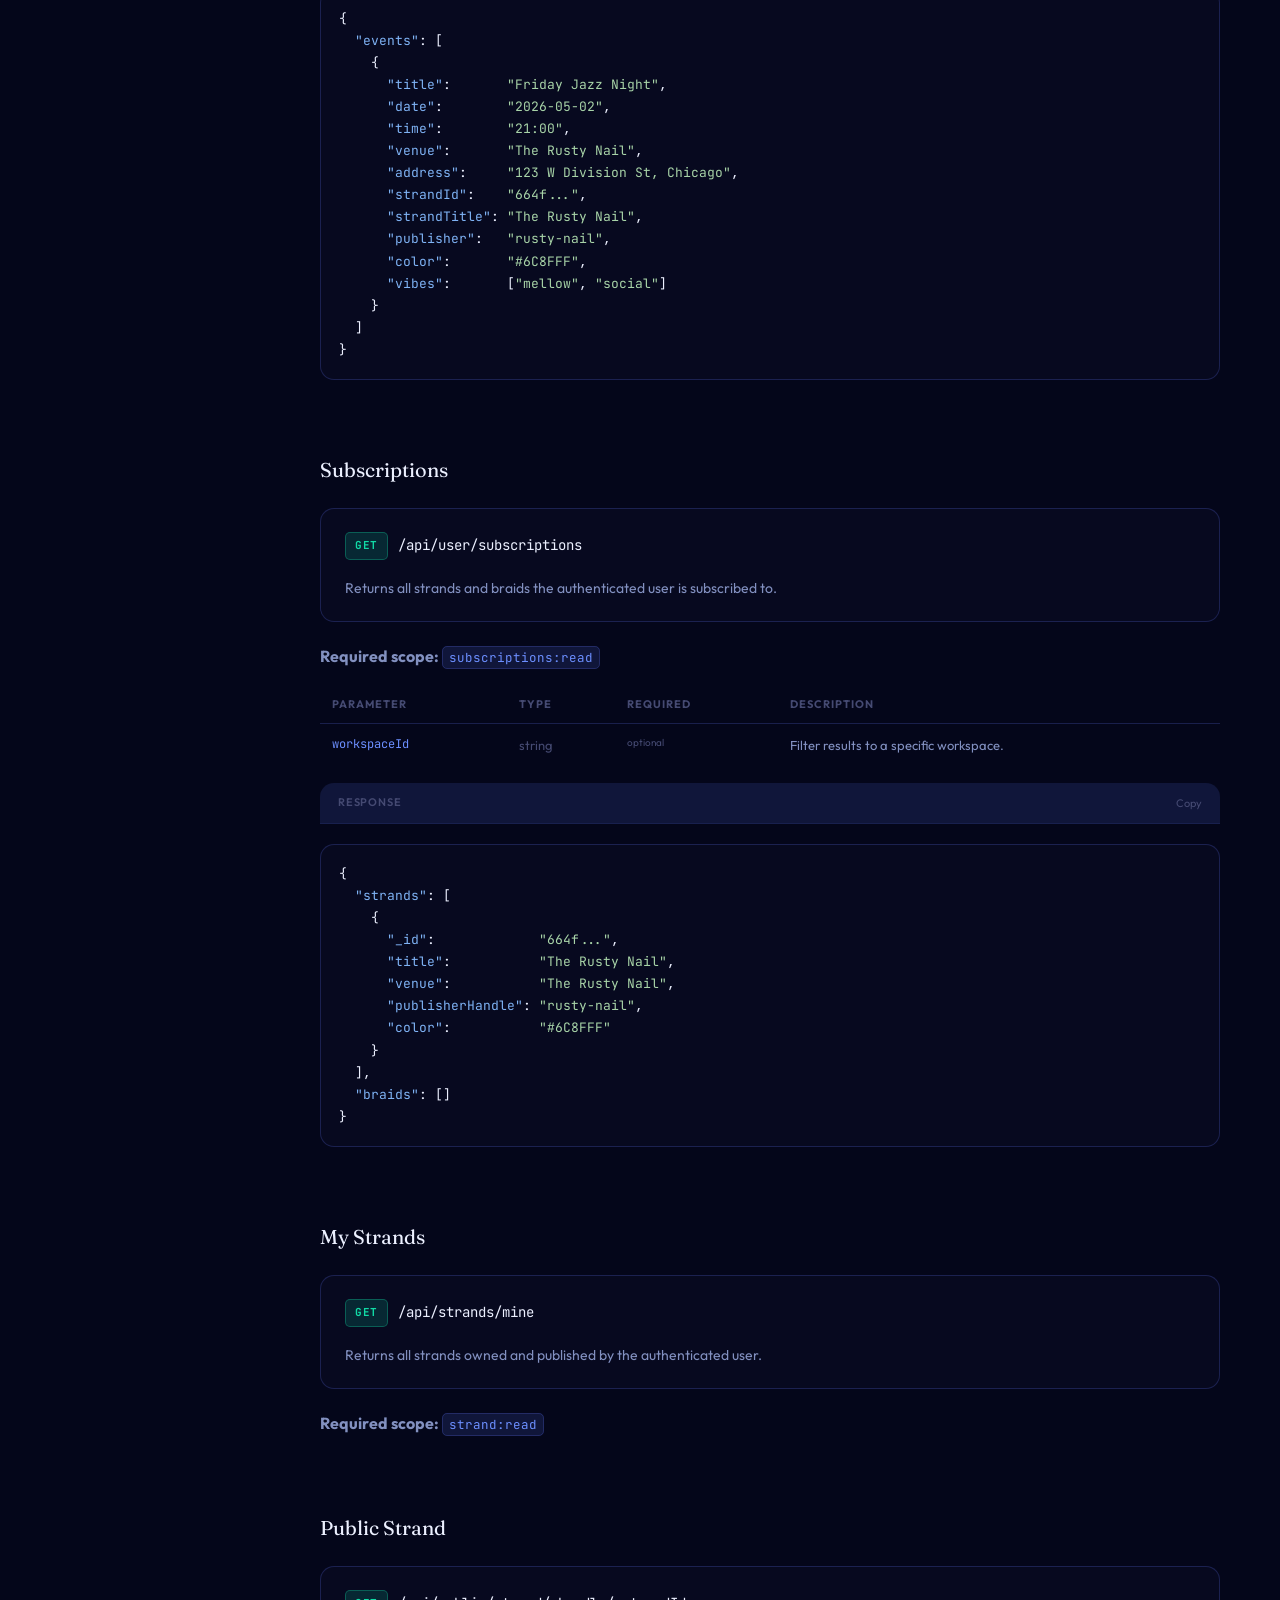
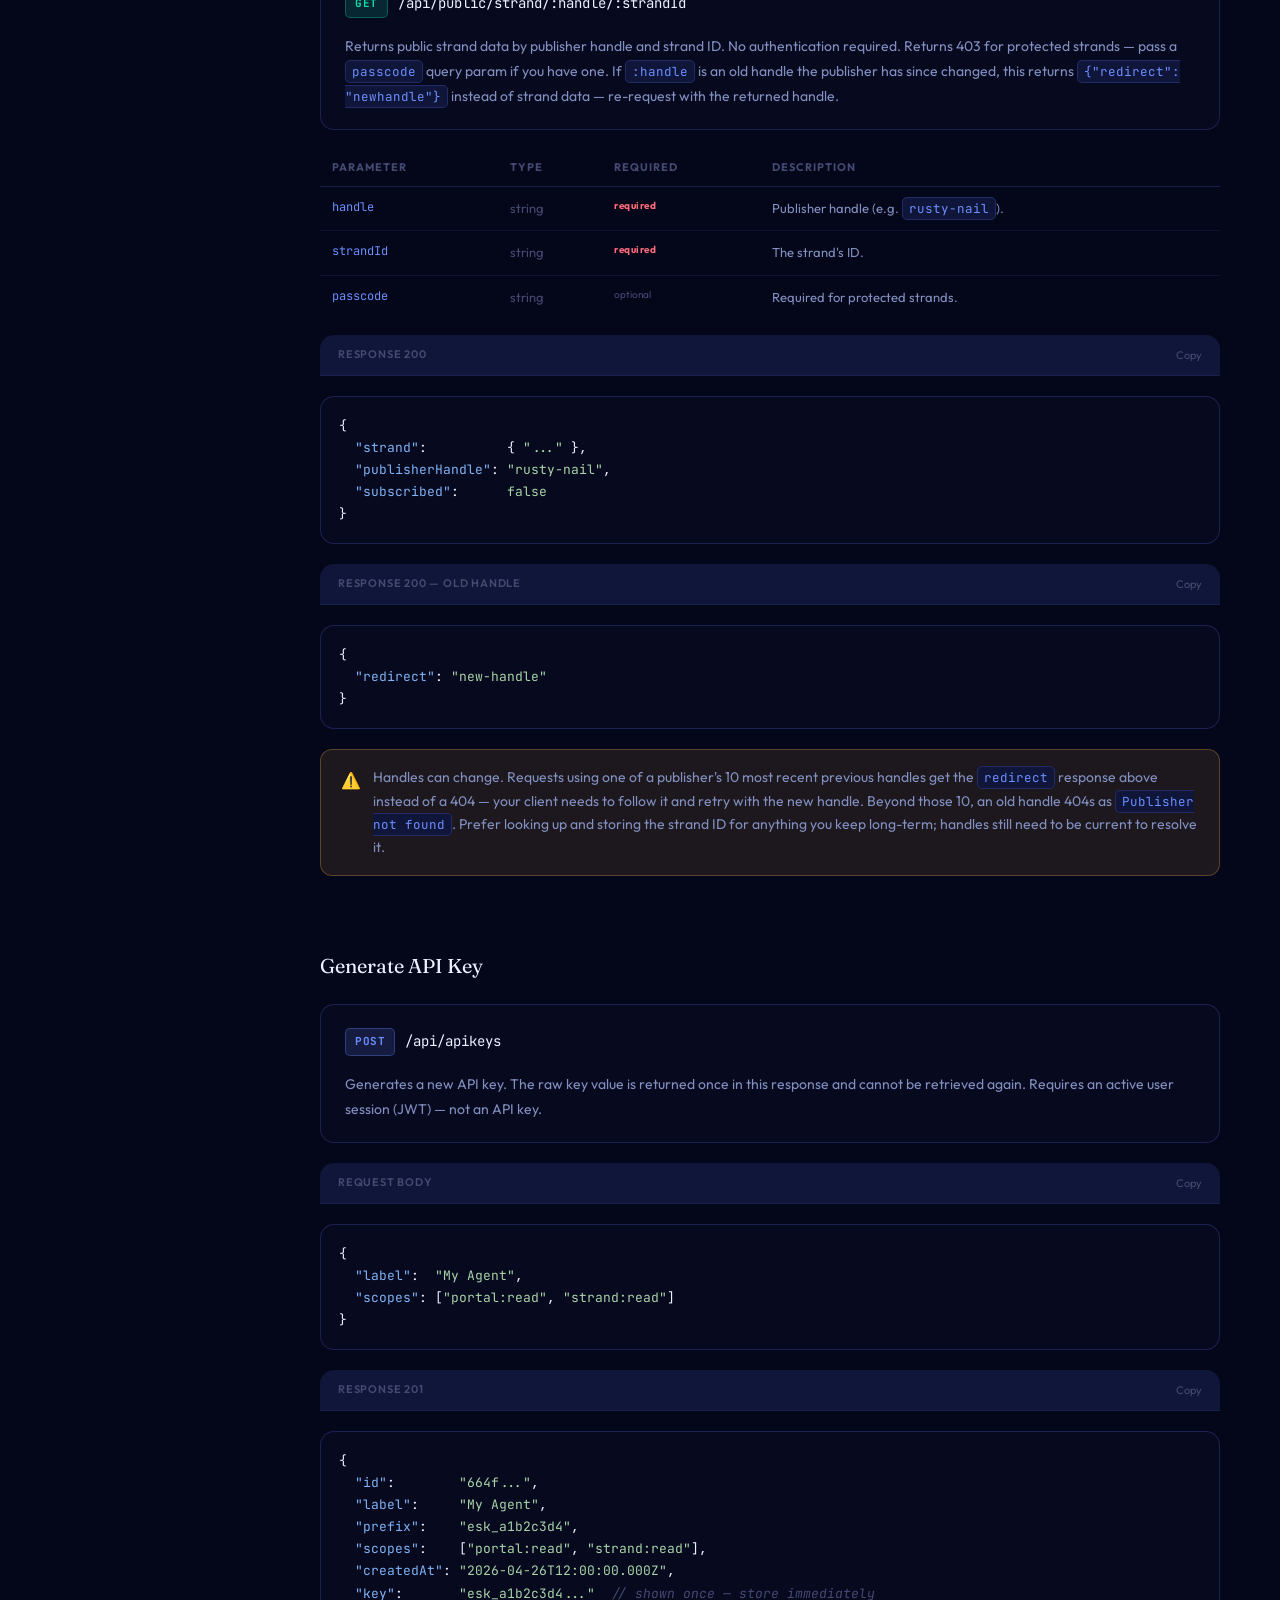
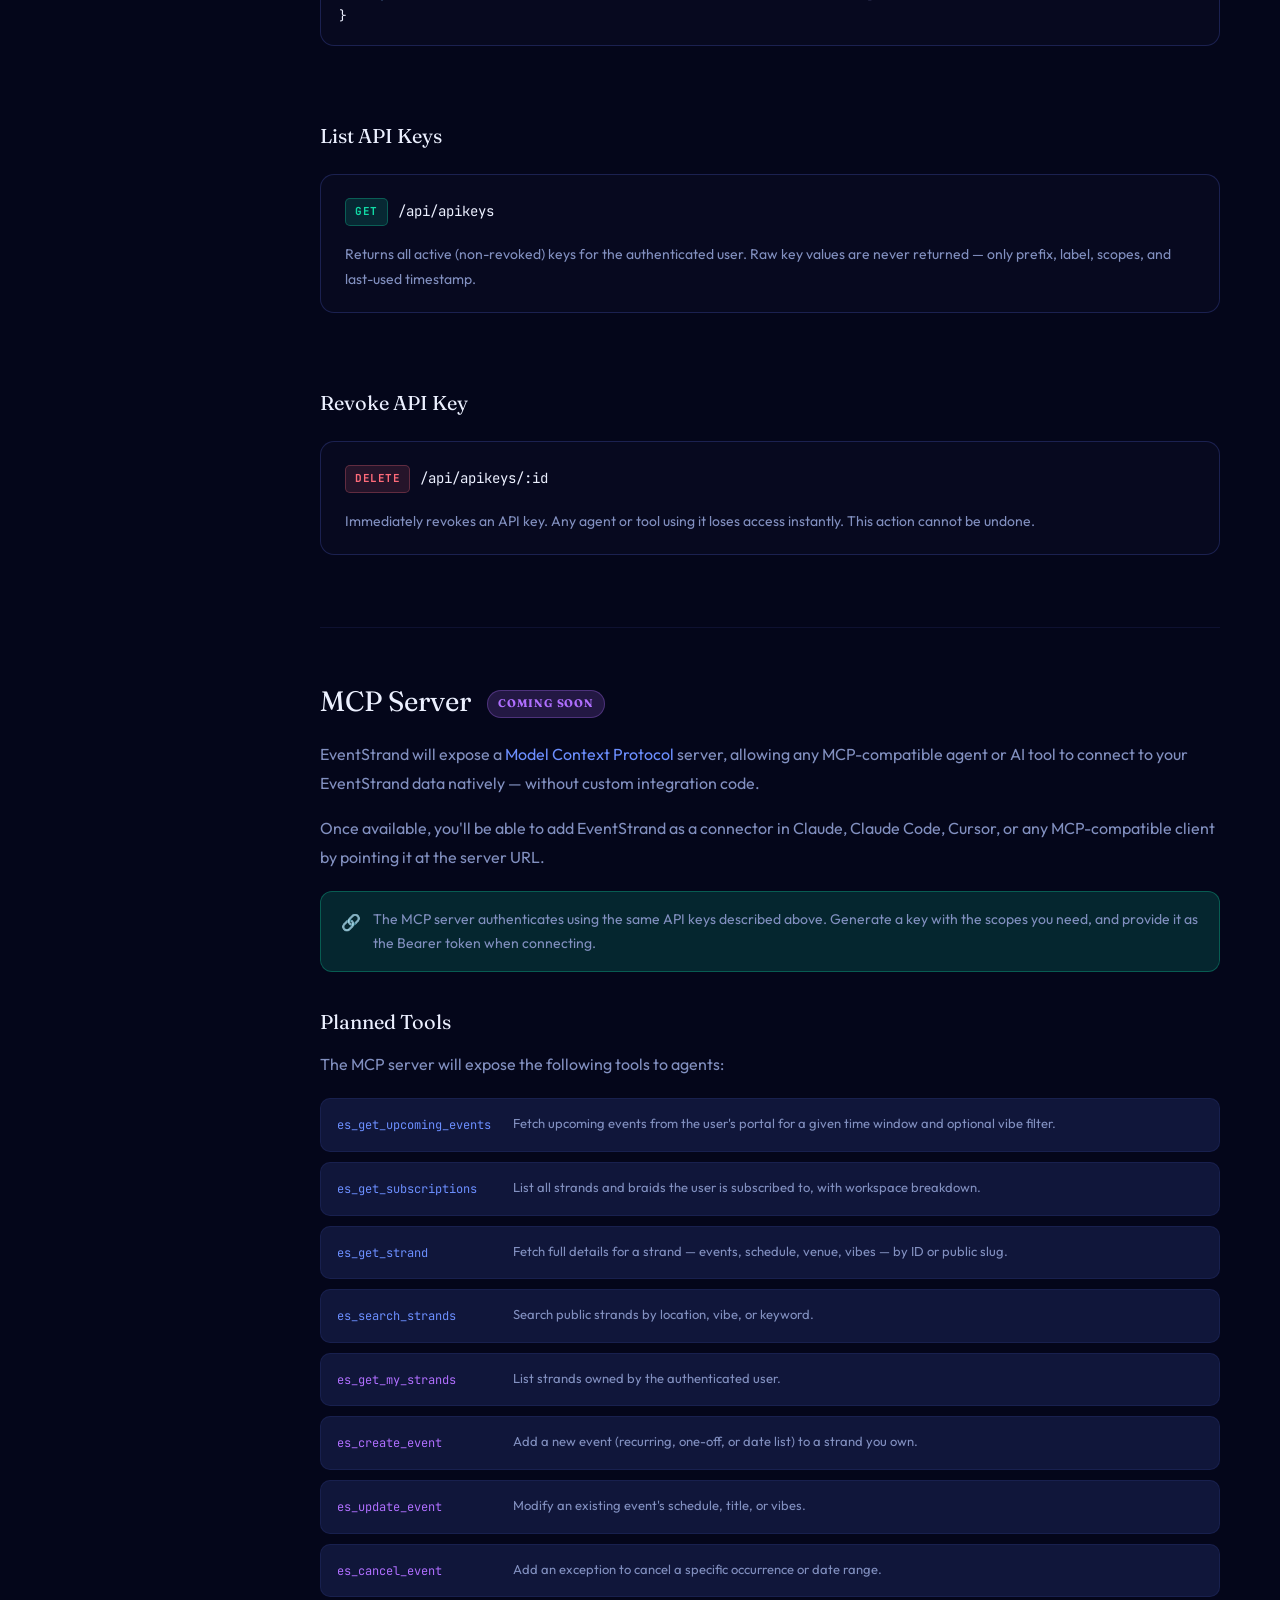
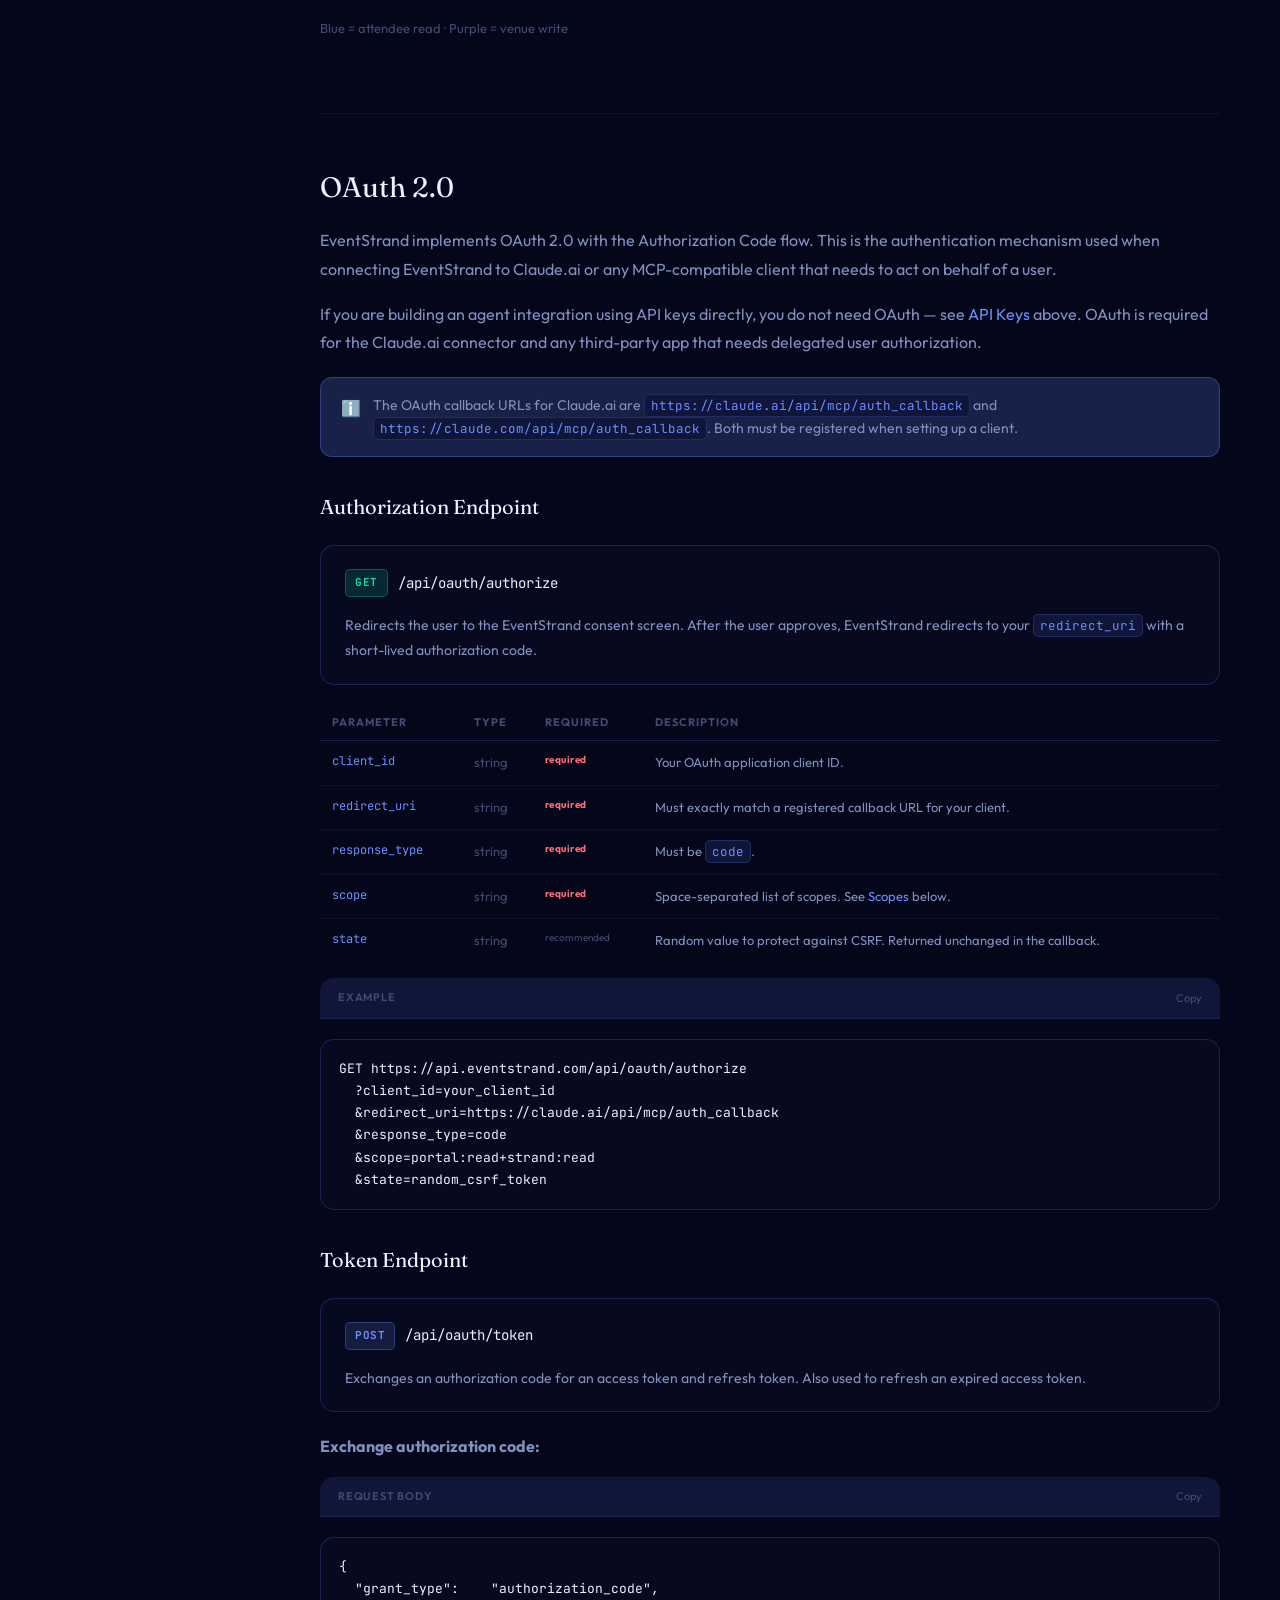
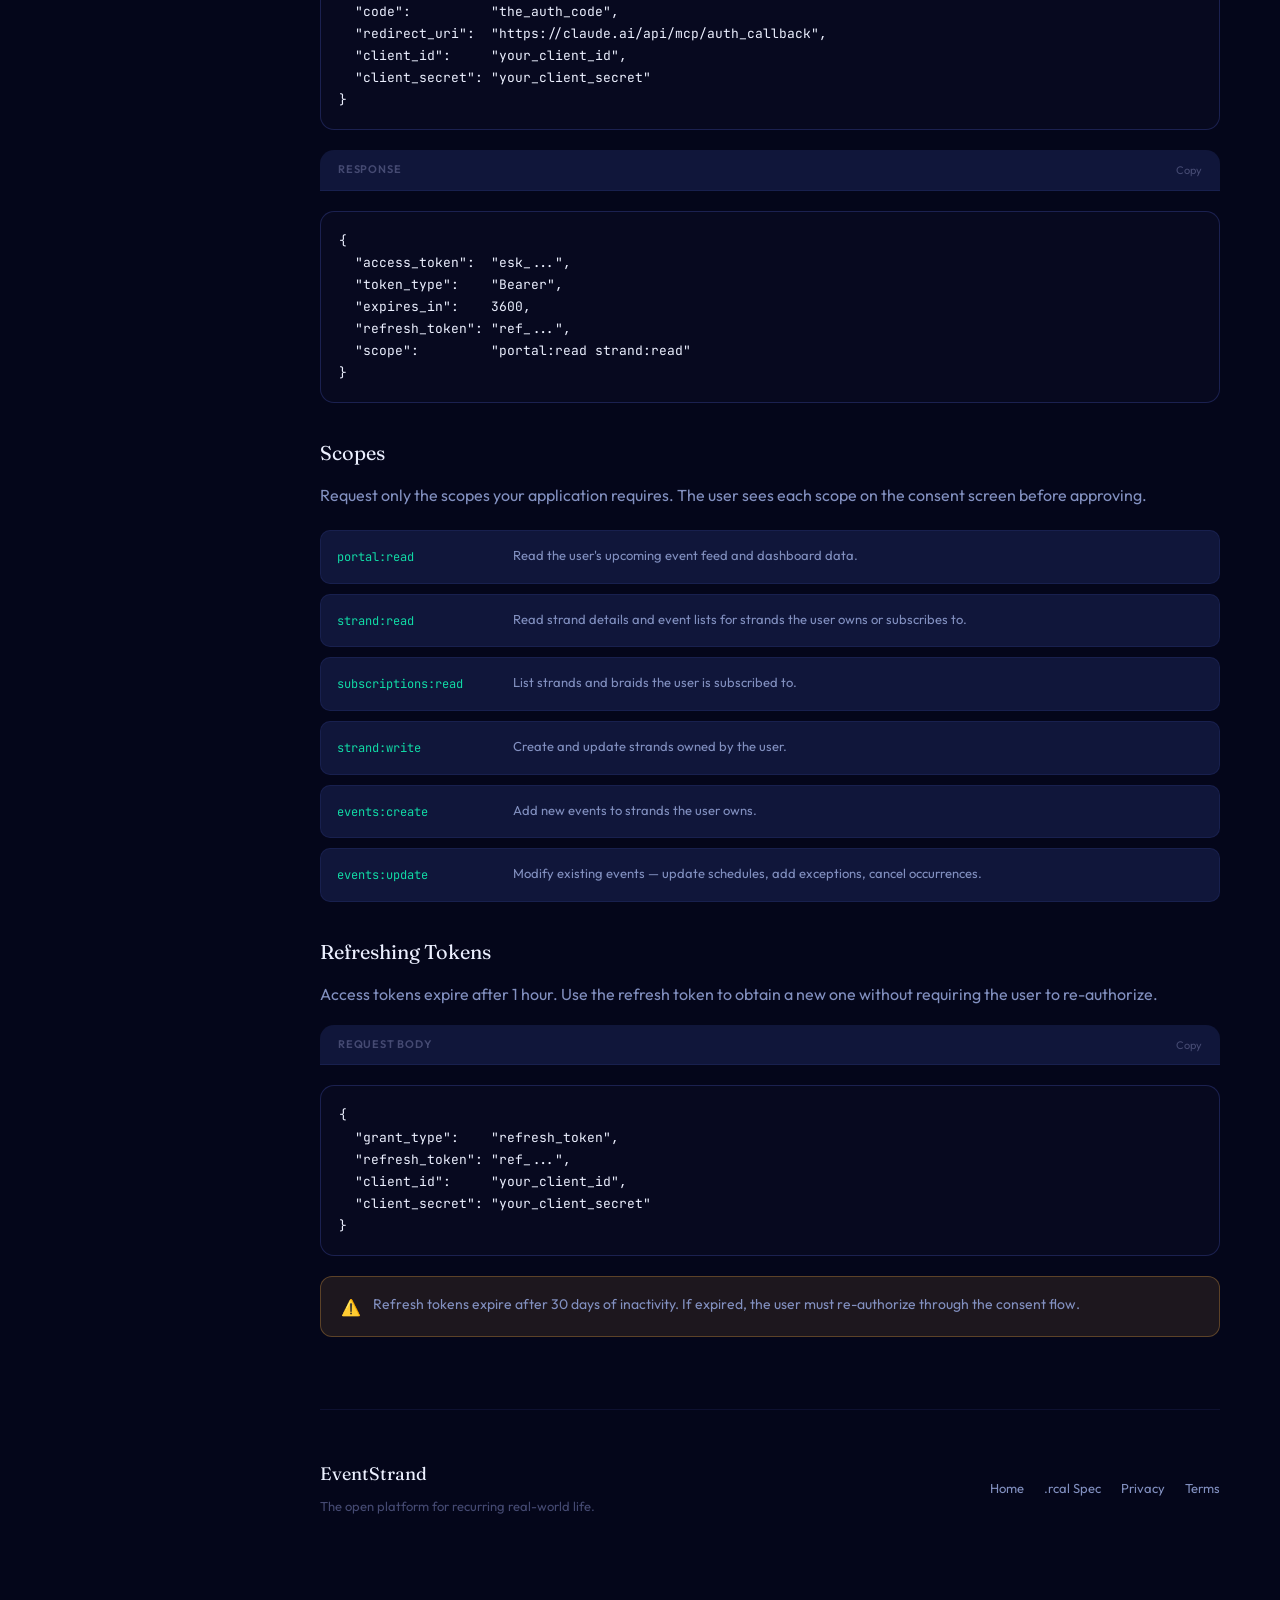
==== commit c9c5b769: "Update endpoint documentation for public strand" ====
--- a/developers/index.html
+++ b/developers/index.html
@@ -473,20 +473,39 @@
       <div class="endpoint">
         <div class="method">
           <span class="badge badge-get">GET</span>
-          <span class="endpoint-path">/api/public/strand/:handleOrId</span>
-        </div>
-        <div class="endpoint-desc">Returns public strand data by publisher handle or strand ID. No authentication required. Returns 403 for protected strands — pass a <code>passcode</code> query param if you have one.</div>
+          <span class="endpoint-path">/api/public/strand/:handle/:strandId</span>
+        </div>
+        <div class="endpoint-desc">Returns public strand data by publisher handle and strand ID. No authentication required. Returns 403 for protected strands — pass a <code>passcode</code> query param if you have one. If <code>:handle</code> is an old handle the publisher has since changed, this returns <code>{"redirect": "newhandle"}</code> instead of strand data — re-request with the returned handle.</div>
       </div>
 
       <table class="param-table">
         <tr><th>Parameter</th><th>Type</th><th>Required</th><th>Description</th></tr>
-        <tr><td>handleOrId</td><td>string</td><td class="param-req">required</td><td>Publisher handle (e.g. <code>rusty-nail</code>) or strand ID.</td></tr>
+        <tr><td>handle</td><td>string</td><td class="param-req">required</td><td>Publisher handle (e.g. <code>rusty-nail</code>).</td></tr>
+        <tr><td>strandId</td><td>string</td><td class="param-req">required</td><td>The strand's ID.</td></tr>
         <tr><td>passcode</td><td>string</td><td class="param-opt">optional</td><td>Required for protected strands.</td></tr>
       </table>
 
+      <div class="pre-header">
+        <span class="pre-lang">Response 200</span>
+        <button class="pre-copy" onclick="copyCode(this)">Copy</button>
+      </div>
+      <pre><code>{
+  <span class="k">"strand"</span>:          { <span class="s">"..."</span> },
+  <span class="k">"publisherHandle"</span>: <span class="s">"rusty-nail"</span>,
+  <span class="k">"subscribed"</span>:      <span class="s">false</span>
+}</code></pre>
+
+      <div class="pre-header" style="margin-top:20px;">
+        <span class="pre-lang">Response 200 — old handle</span>
+        <button class="pre-copy" onclick="copyCode(this)">Copy</button>
+      </div>
+      <pre><code>{
+  <span class="k">"redirect"</span>: <span class="s">"new-handle"</span>
+}</code></pre>
+
       <div class="callout callout-warn">
         <span class="callout-icon">⚠️</span>
-        <span>Handles can change. A renamed handle keeps redirecting for its 10 most recent previous handles — beyond that, a cached <code>handleOrId</code> will 404. Prefer looking up and storing the strand ID for anything you keep long-term.</span>
+        <span>Handles can change. Requests using one of a publisher's 10 most recent previous handles get the <code>redirect</code> response above instead of a 404 — your client needs to follow it and retry with the new handle. Beyond those 10, an old handle 404s as <code>Publisher not found</code>. Prefer looking up and storing the strand ID for anything you keep long-term; handles still need to be current to resolve it.</span>
       </div>
     </div>
 
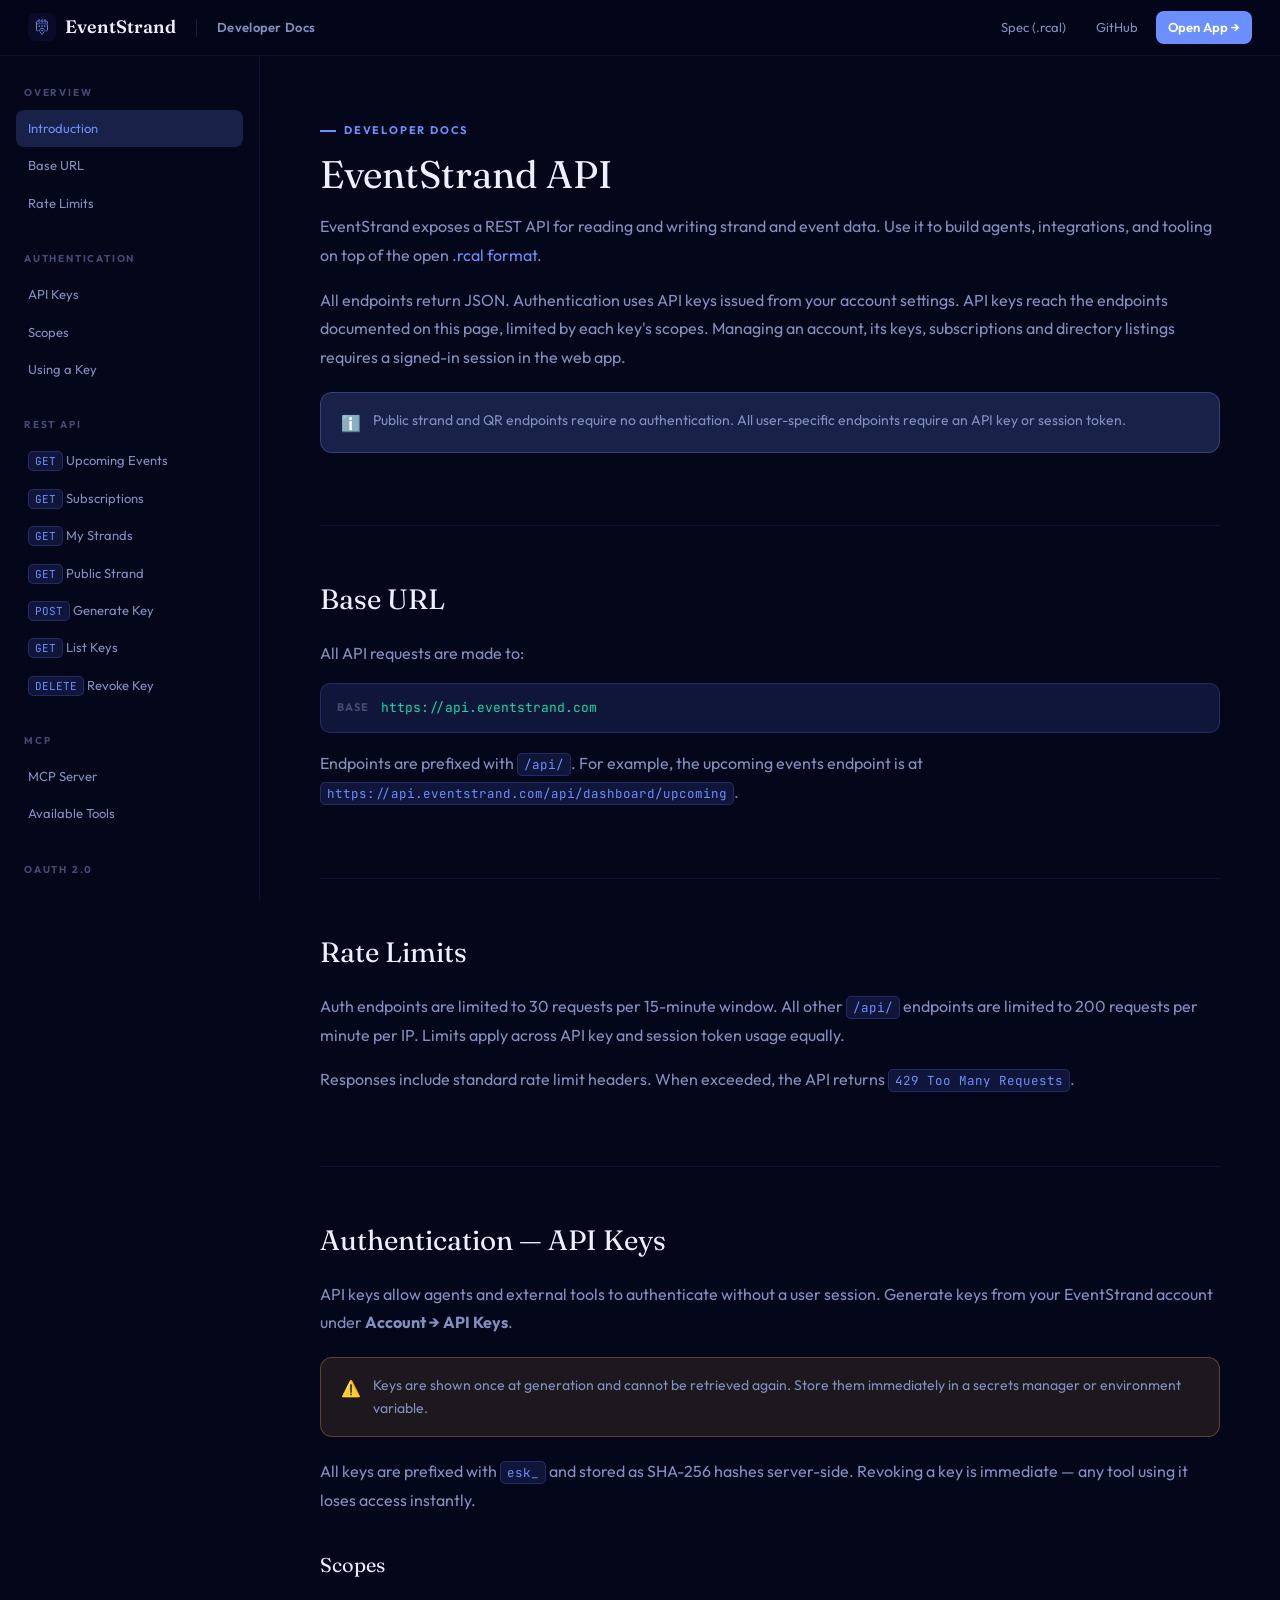
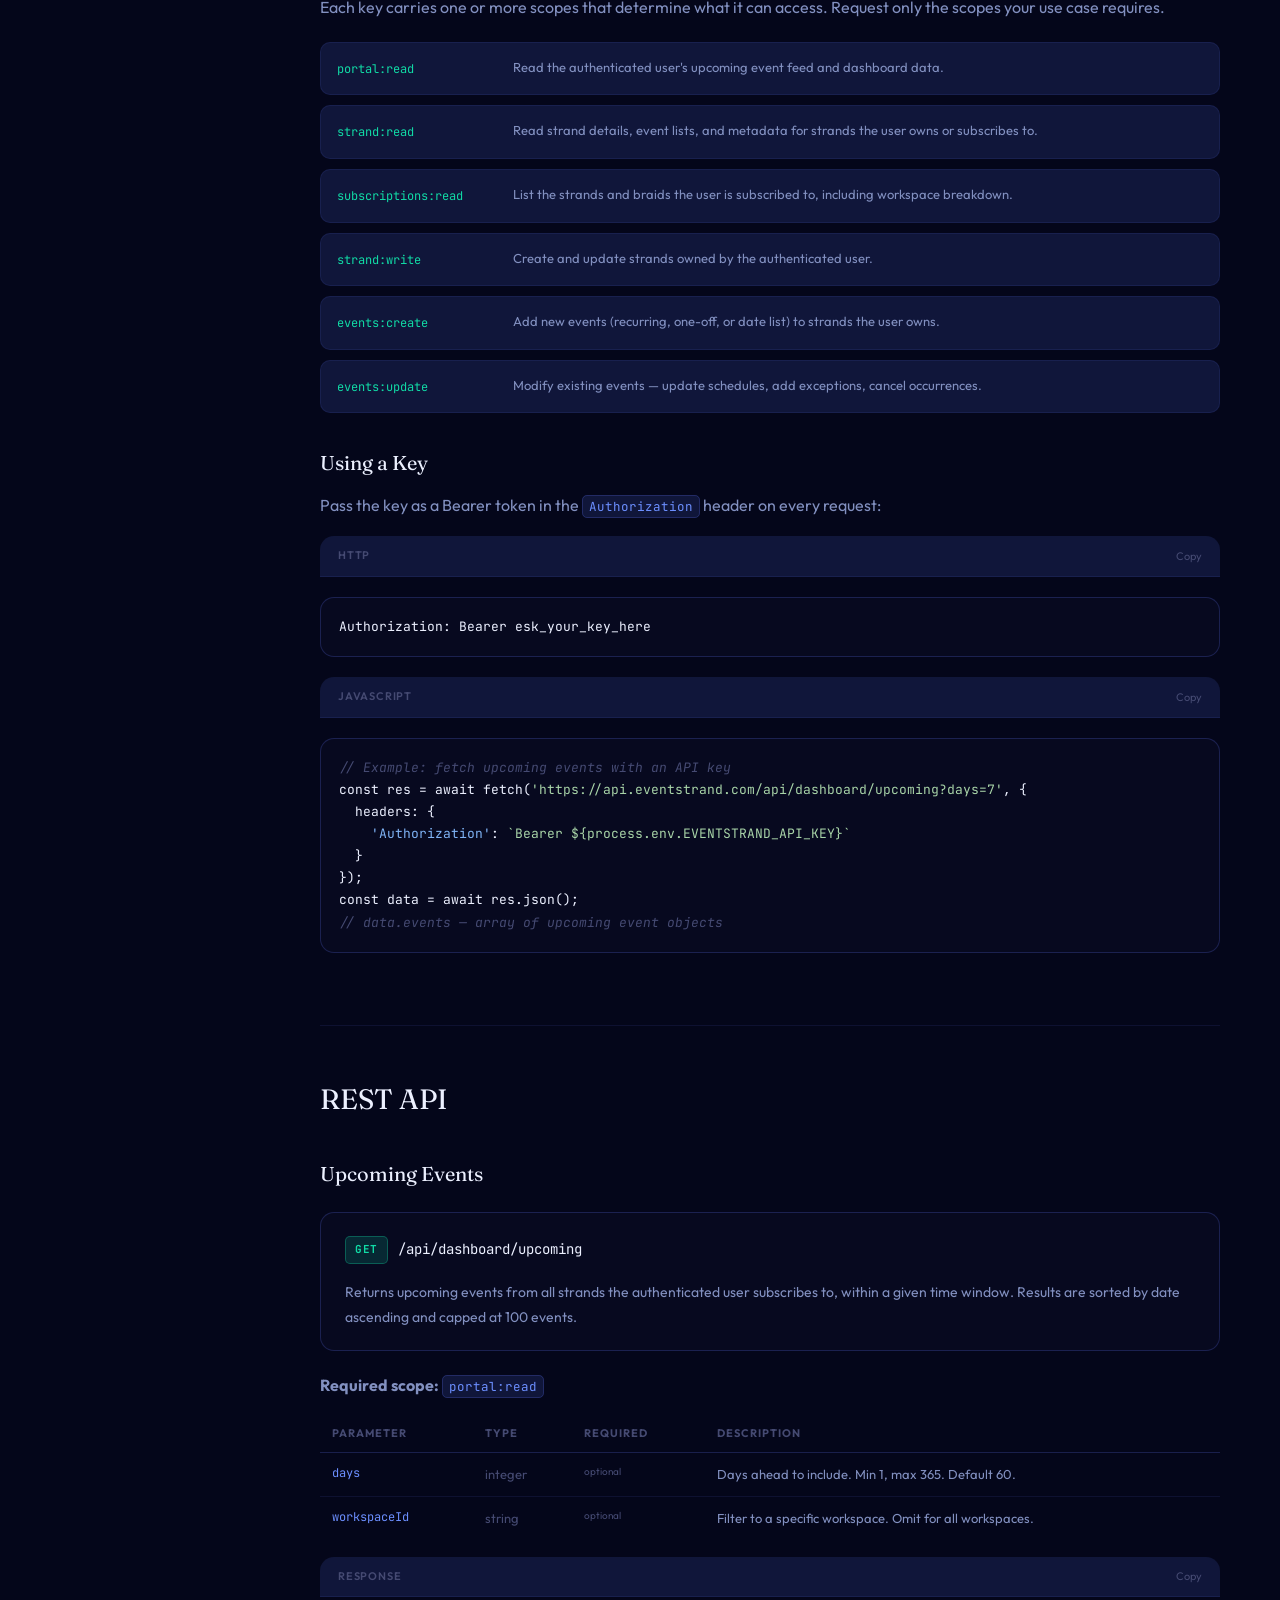
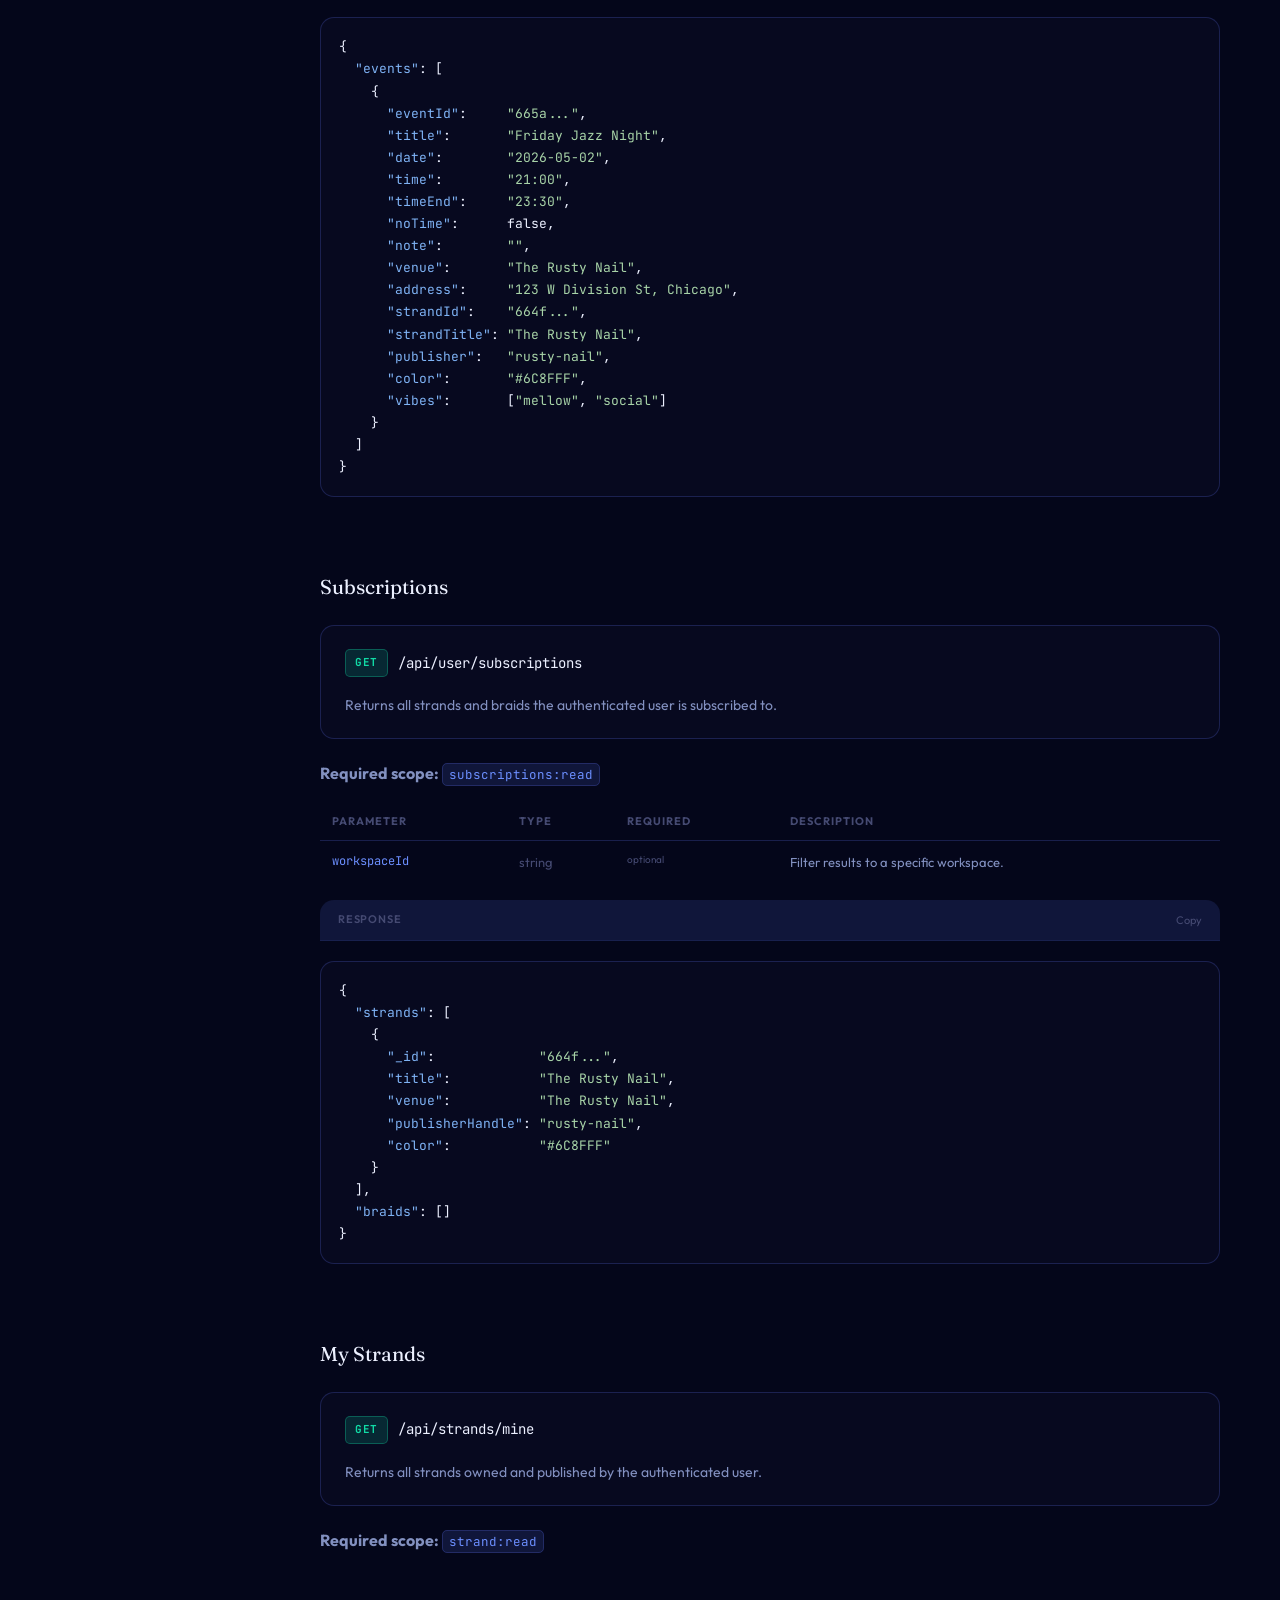
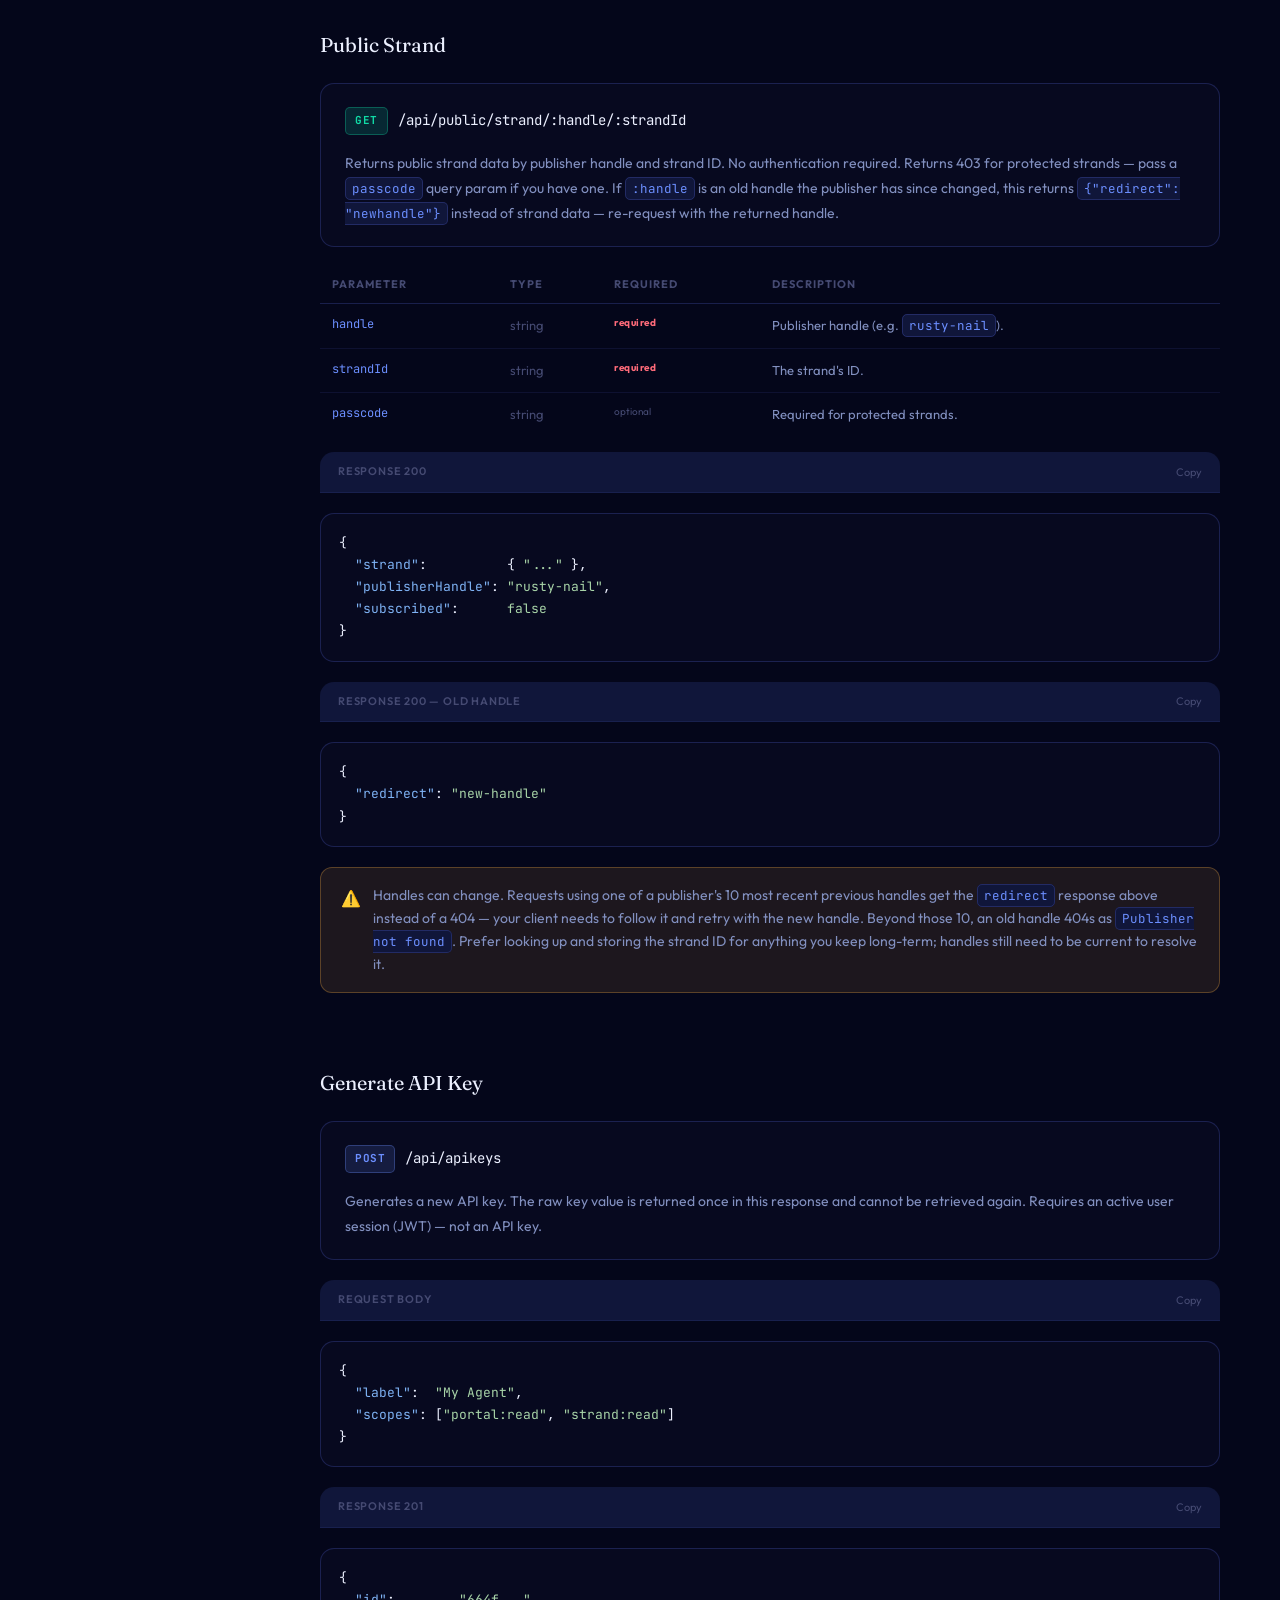
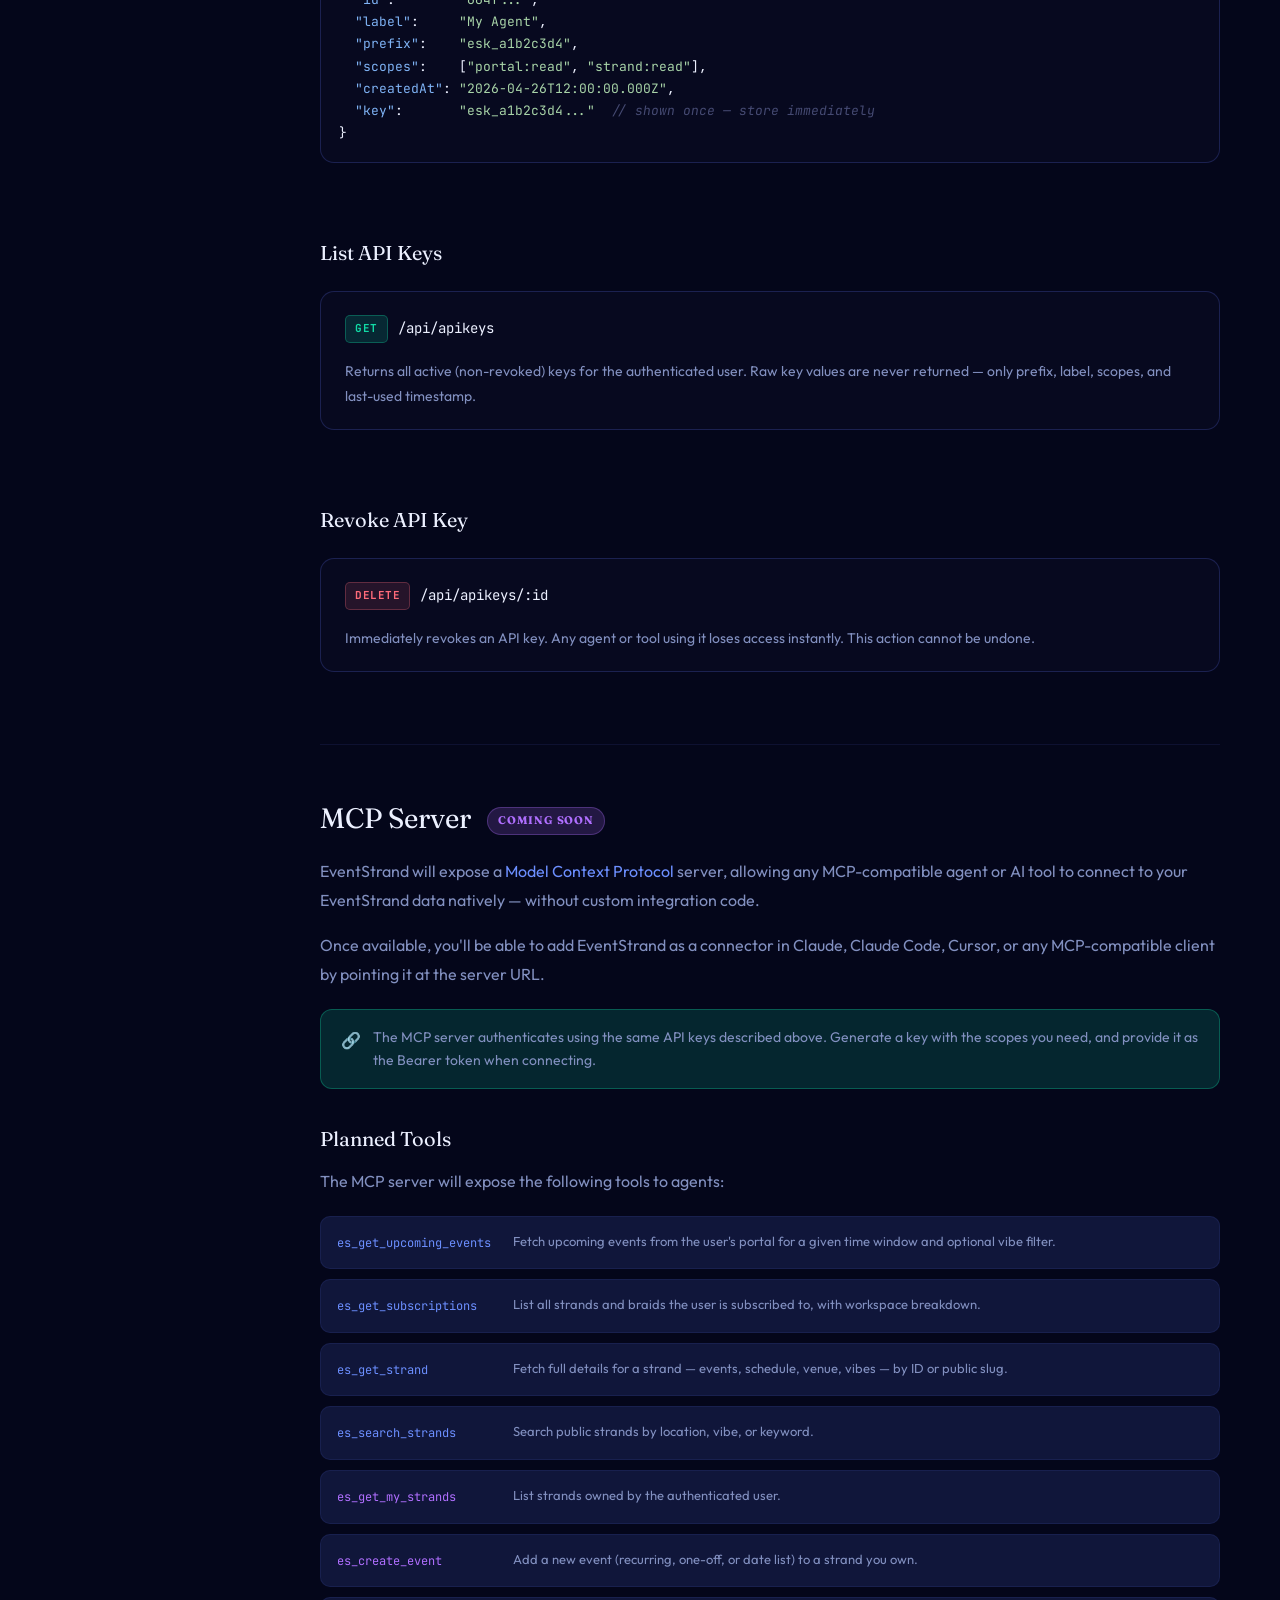
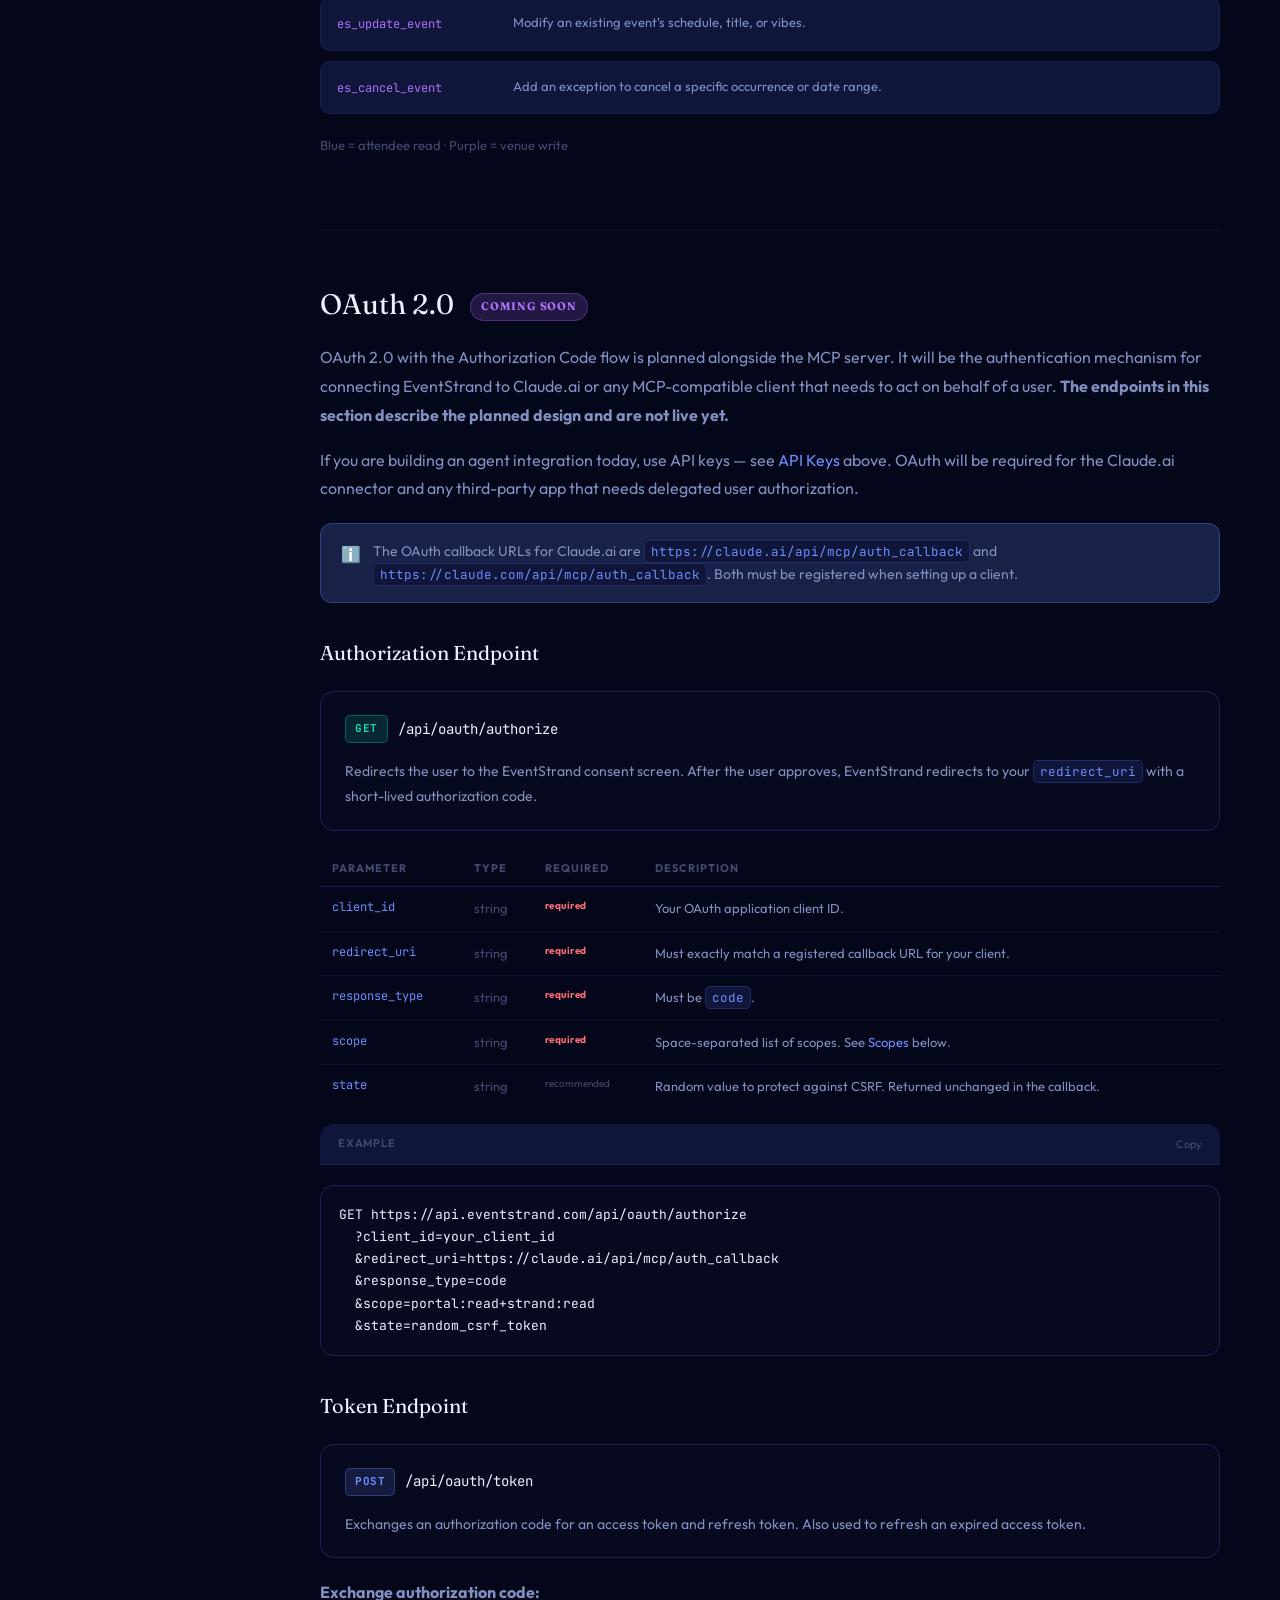
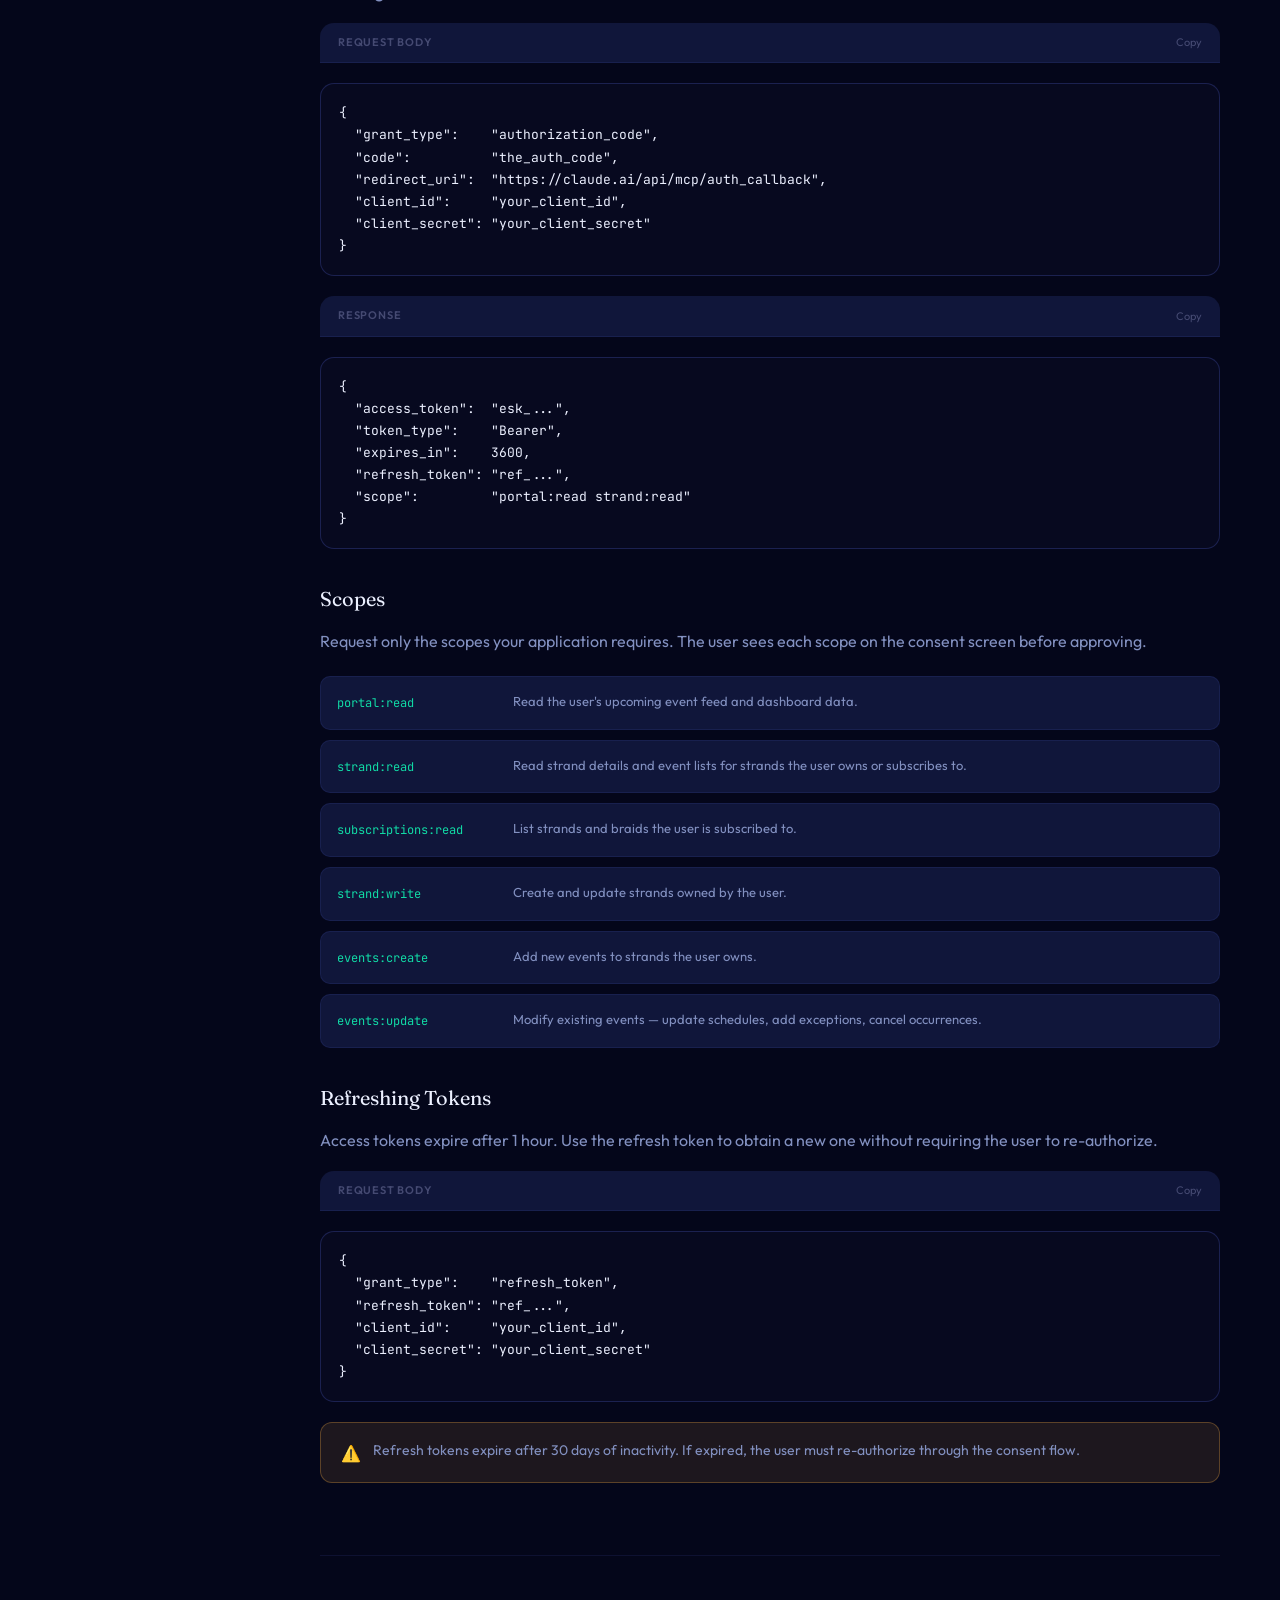
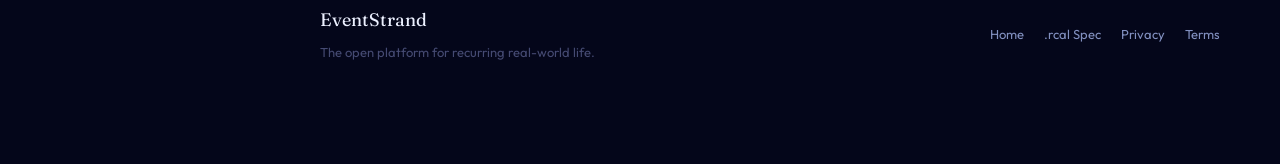
==== commit a5fff993: "Fix script injection, move sessions to the httpOnly cookie, show real dates, add mobile menu - Escap" ====
--- a/developers/index.html
+++ b/developers/index.html
@@ -4,6 +4,8 @@
 <meta charset="UTF-8">
 <meta name="viewport" content="width=device-width, initial-scale=1.0">
 <title>Developer Docs — EventStrand API</title>
+<meta name="description" content="EventStrand developer documentation: REST API endpoints, API keys and scopes, rate limits, and the open .rcal schedule format.">
+<link rel="canonical" href="https://eventstrand.com/developers/">
 <link rel="preconnect" href="https://fonts.googleapis.com">
 <link rel="preconnect" href="https://fonts.gstatic.com" crossorigin>
 <link href="https://fonts.googleapis.com/css2?family=Fraunces:ital,opsz,wght@0,9..144,300;0,9..144,400;0,9..144,600;0,9..144,700;1,9..144,300;1,9..144,400&family=Outfit:wght@300;400;500;600;700&family=JetBrains+Mono:wght@400;500;600&display=swap" rel="stylesheet">
@@ -91,7 +93,8 @@
   margin-left: var(--nav-width);
   padding: 56px 60px 100px;
   max-width: calc(var(--nav-width) + var(--content-max) + 120px);
-  width: 100%;
+  flex: 1 1 auto;
+  min-width: 0;
 }
 
 /* ── SECTIONS ── */
@@ -206,6 +209,15 @@
   .topbar { padding: 0 16px; }
   .topbar-section { display: none; }
   .topbar-sep { display: none; }
+  .content code { overflow-wrap: anywhere; }
+  .content pre code { overflow-wrap: normal; }
+  .content table { display: block; max-width: 100%; overflow-x: auto; }
+  .method { flex-wrap: wrap; }
+  .endpoint-path { overflow-wrap: anywhere; }
+}
+@media (max-width: 480px) {
+  .topbar-links a:not(.cta) { display: none; }
+  .topbar-links a.cta { white-space: nowrap; }
 }
 </style>
 </head>
@@ -279,7 +291,7 @@
       <div class="section-eyebrow">Developer Docs</div>
       <h1>EventStrand API</h1>
       <p>EventStrand exposes a REST API for reading and writing strand and event data. Use it to build agents, integrations, and tooling on top of the open <a href="/spec">.rcal format</a>.</p>
-      <p>All endpoints return JSON. Authentication uses API keys issued from your account settings. The API is the same interface the EventStrand web app uses — there are no private endpoints.</p>
+      <p>All endpoints return JSON. Authentication uses API keys issued from your account settings. API keys reach the endpoints documented on this page, limited by each key's scopes. Managing an account, its keys, subscriptions and directory listings requires a signed-in session in the web app.</p>
 
       <div class="callout callout-info">
         <span class="callout-icon">ℹ️</span>
@@ -405,9 +417,13 @@
       <pre><code>{
   <span class="k">"events"</span>: [
     {
+      <span class="k">"eventId"</span>:     <span class="s">"665a..."</span>,
       <span class="k">"title"</span>:       <span class="s">"Friday Jazz Night"</span>,
       <span class="k">"date"</span>:        <span class="s">"2026-05-02"</span>,
       <span class="k">"time"</span>:        <span class="s">"21:00"</span>,
+      <span class="k">"timeEnd"</span>:     <span class="s">"23:30"</span>,
+      <span class="k">"noTime"</span>:      false,
+      <span class="k">"note"</span>:        <span class="s">""</span>,
       <span class="k">"venue"</span>:       <span class="s">"The Rusty Nail"</span>,
       <span class="k">"address"</span>:     <span class="s">"123 W Division St, Chicago"</span>,
       <span class="k">"strandId"</span>:    <span class="s">"664f..."</span>,
@@ -622,9 +638,9 @@
 
     <!-- OAUTH -->
     <div class="doc-section" id="oauth-overview">
-      <h2>OAuth 2.0</h2>
-      <p>EventStrand implements OAuth 2.0 with the Authorization Code flow. This is the authentication mechanism used when connecting EventStrand to Claude.ai or any MCP-compatible client that needs to act on behalf of a user.</p>
-      <p>If you are building an agent integration using API keys directly, you do not need OAuth — see <a href="#auth-apikeys">API Keys</a> above. OAuth is required for the Claude.ai connector and any third-party app that needs delegated user authorization.</p>
+      <h2>OAuth 2.0 <span class="chip-soon">Coming Soon</span></h2>
+      <p>OAuth 2.0 with the Authorization Code flow is planned alongside the MCP server. It will be the authentication mechanism for connecting EventStrand to Claude.ai or any MCP-compatible client that needs to act on behalf of a user. <strong>The endpoints in this section describe the planned design and are not live yet.</strong></p>
+      <p>If you are building an agent integration today, use API keys — see <a href="#auth-apikeys">API Keys</a> above. OAuth will be required for the Claude.ai connector and any third-party app that needs delegated user authorization.</p>
 
       <div class="callout callout-info">
         <span class="callout-icon">ℹ️</span>
